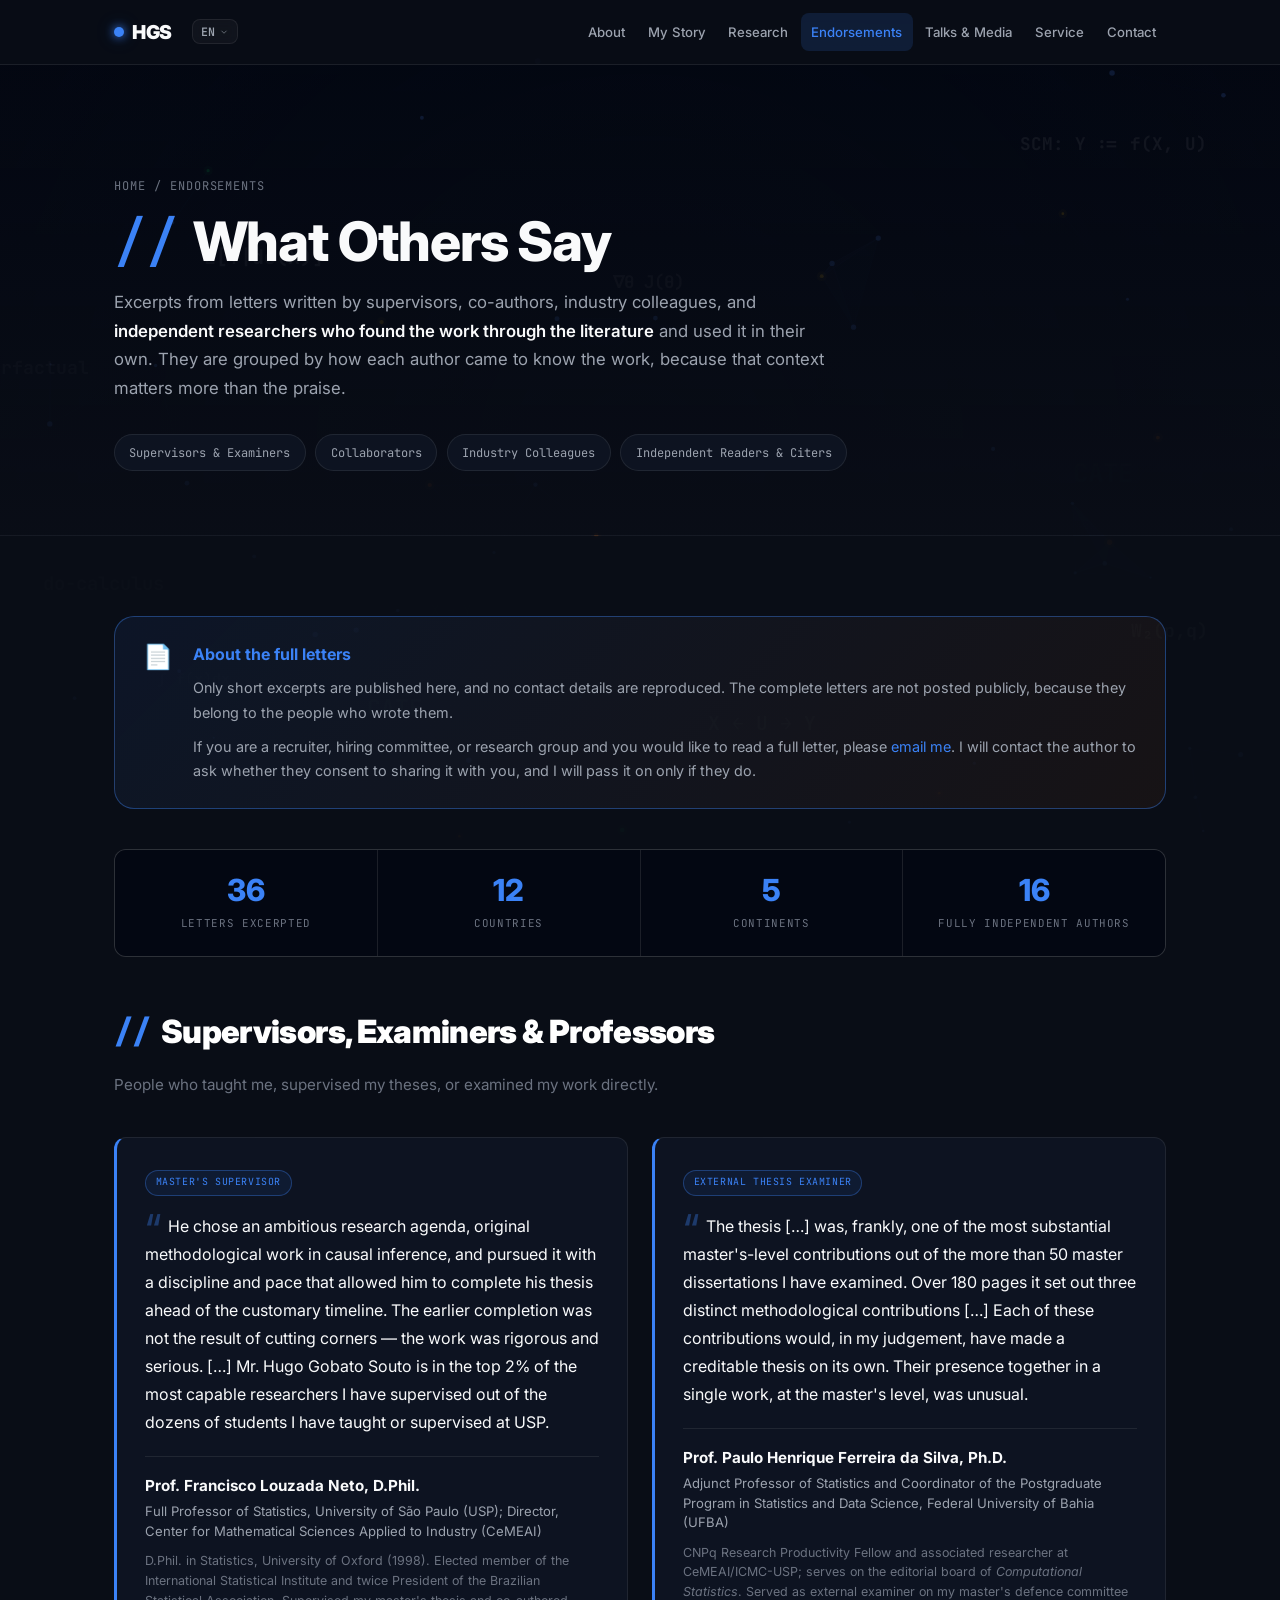
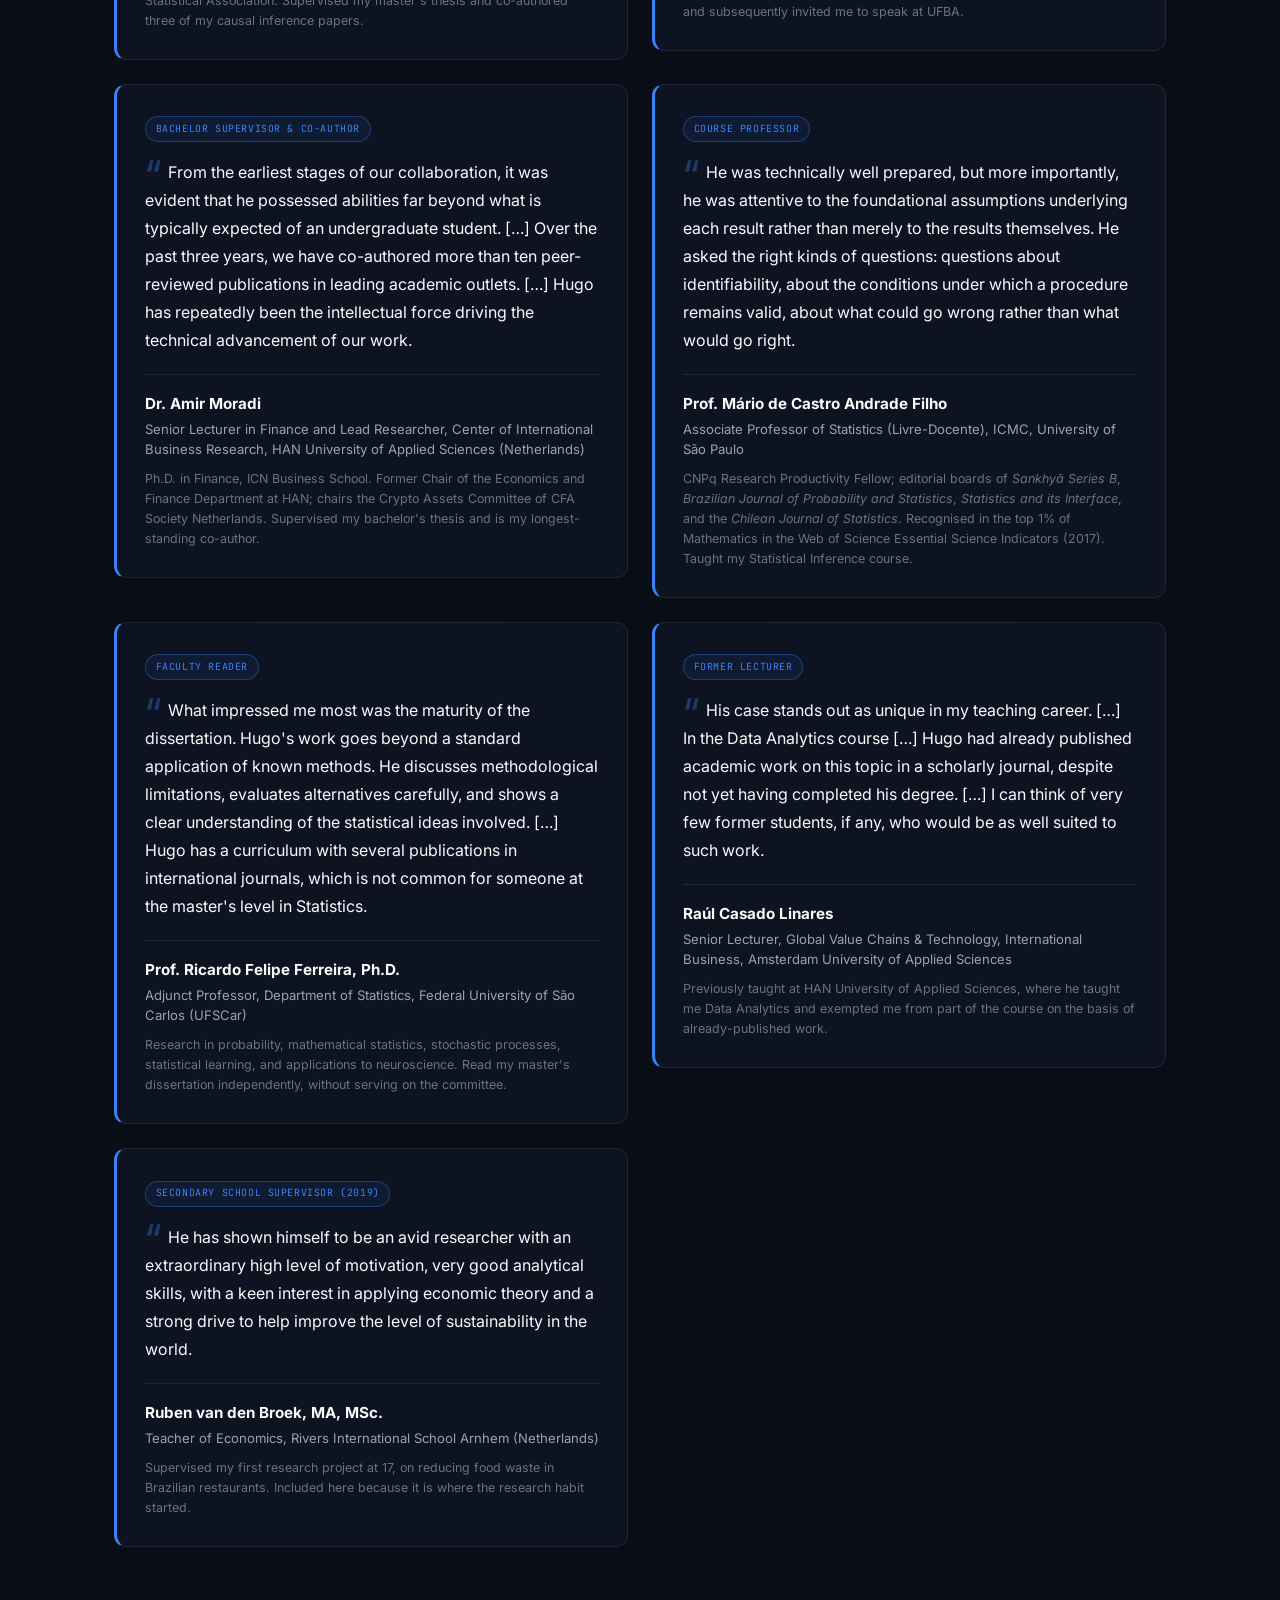
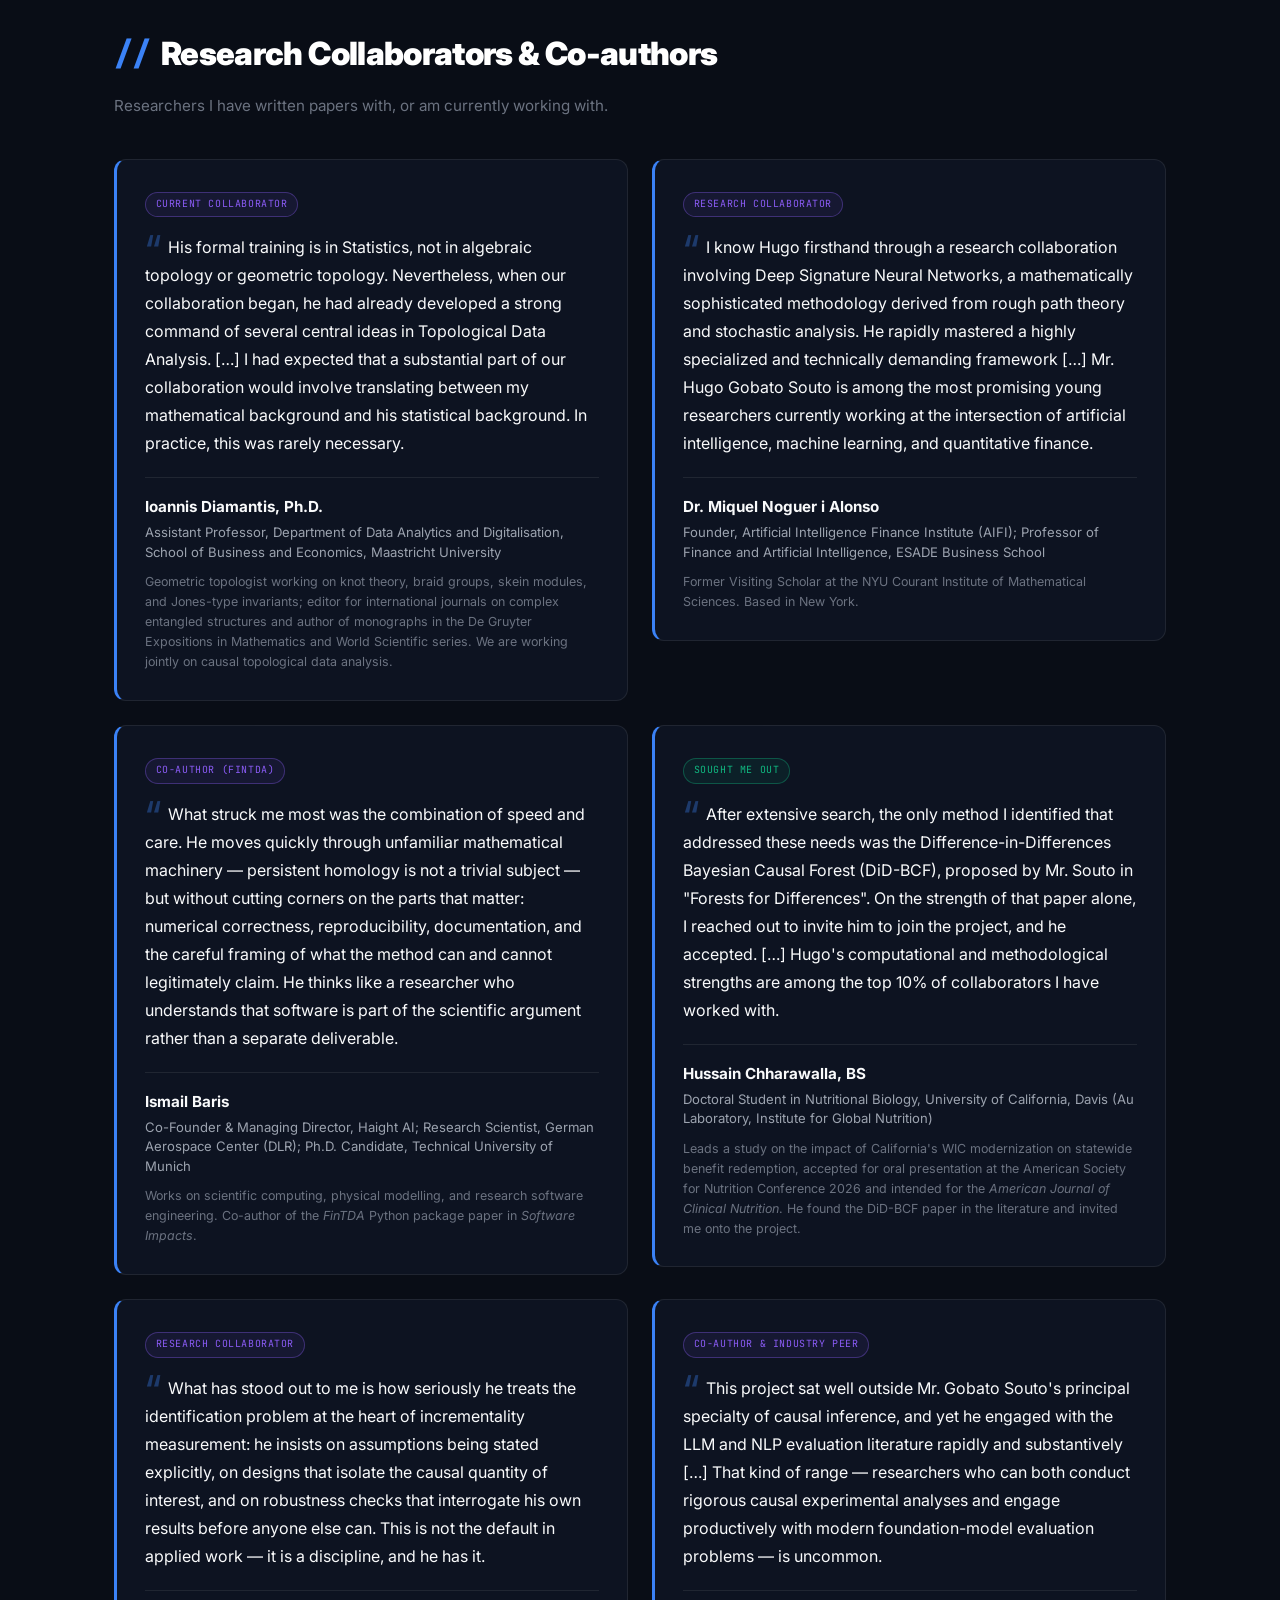
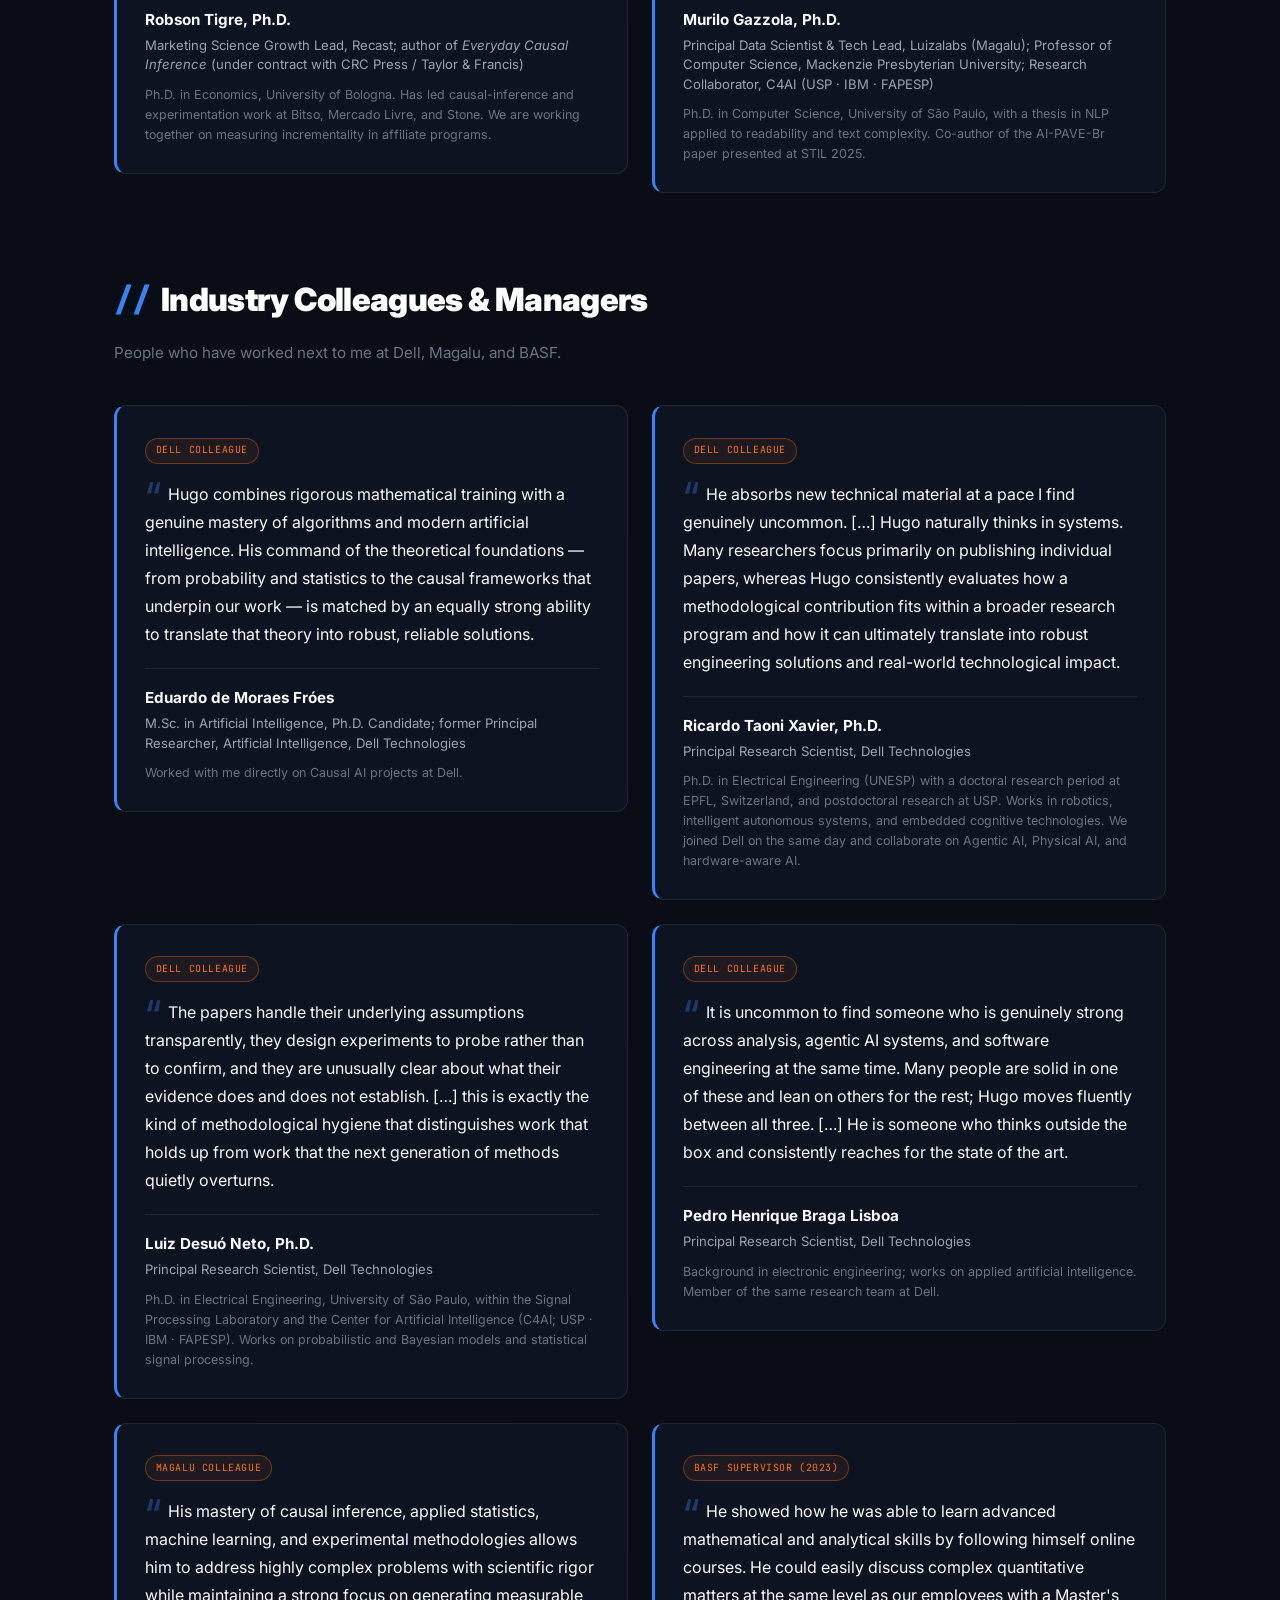
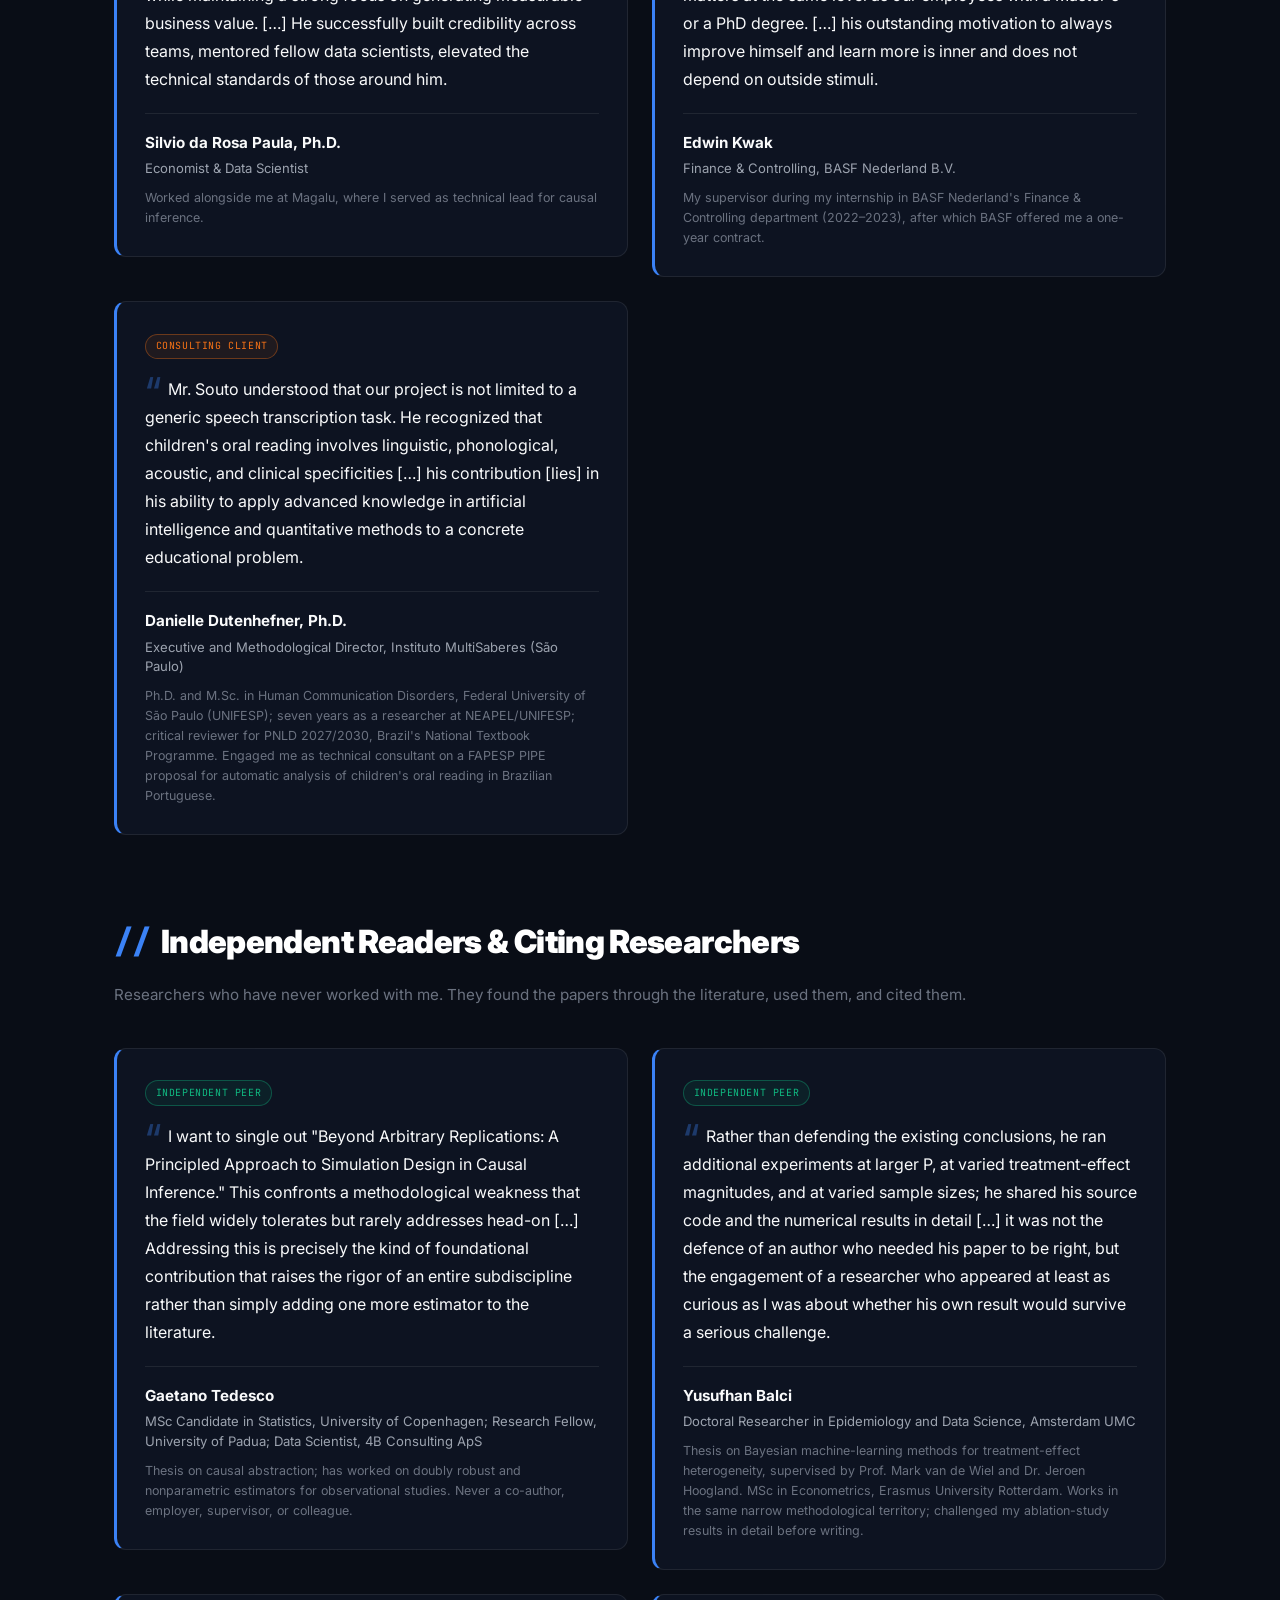
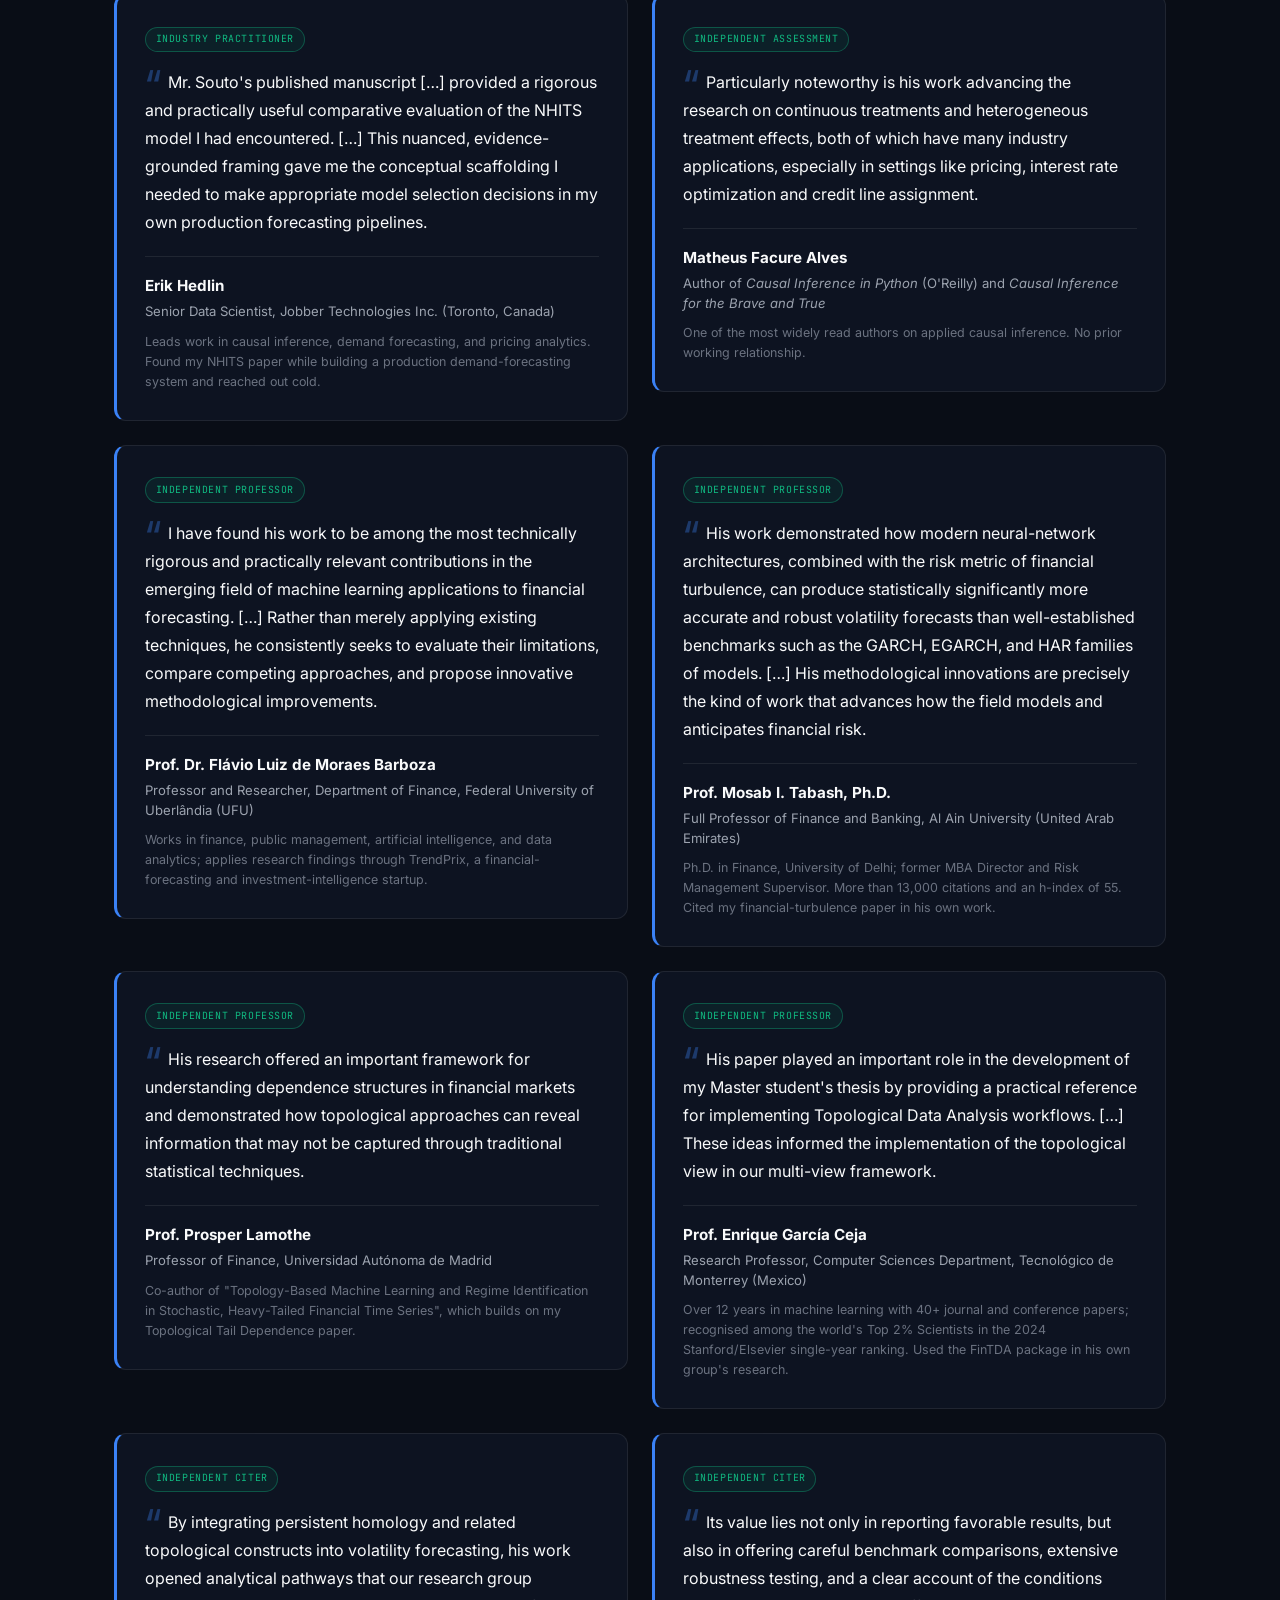
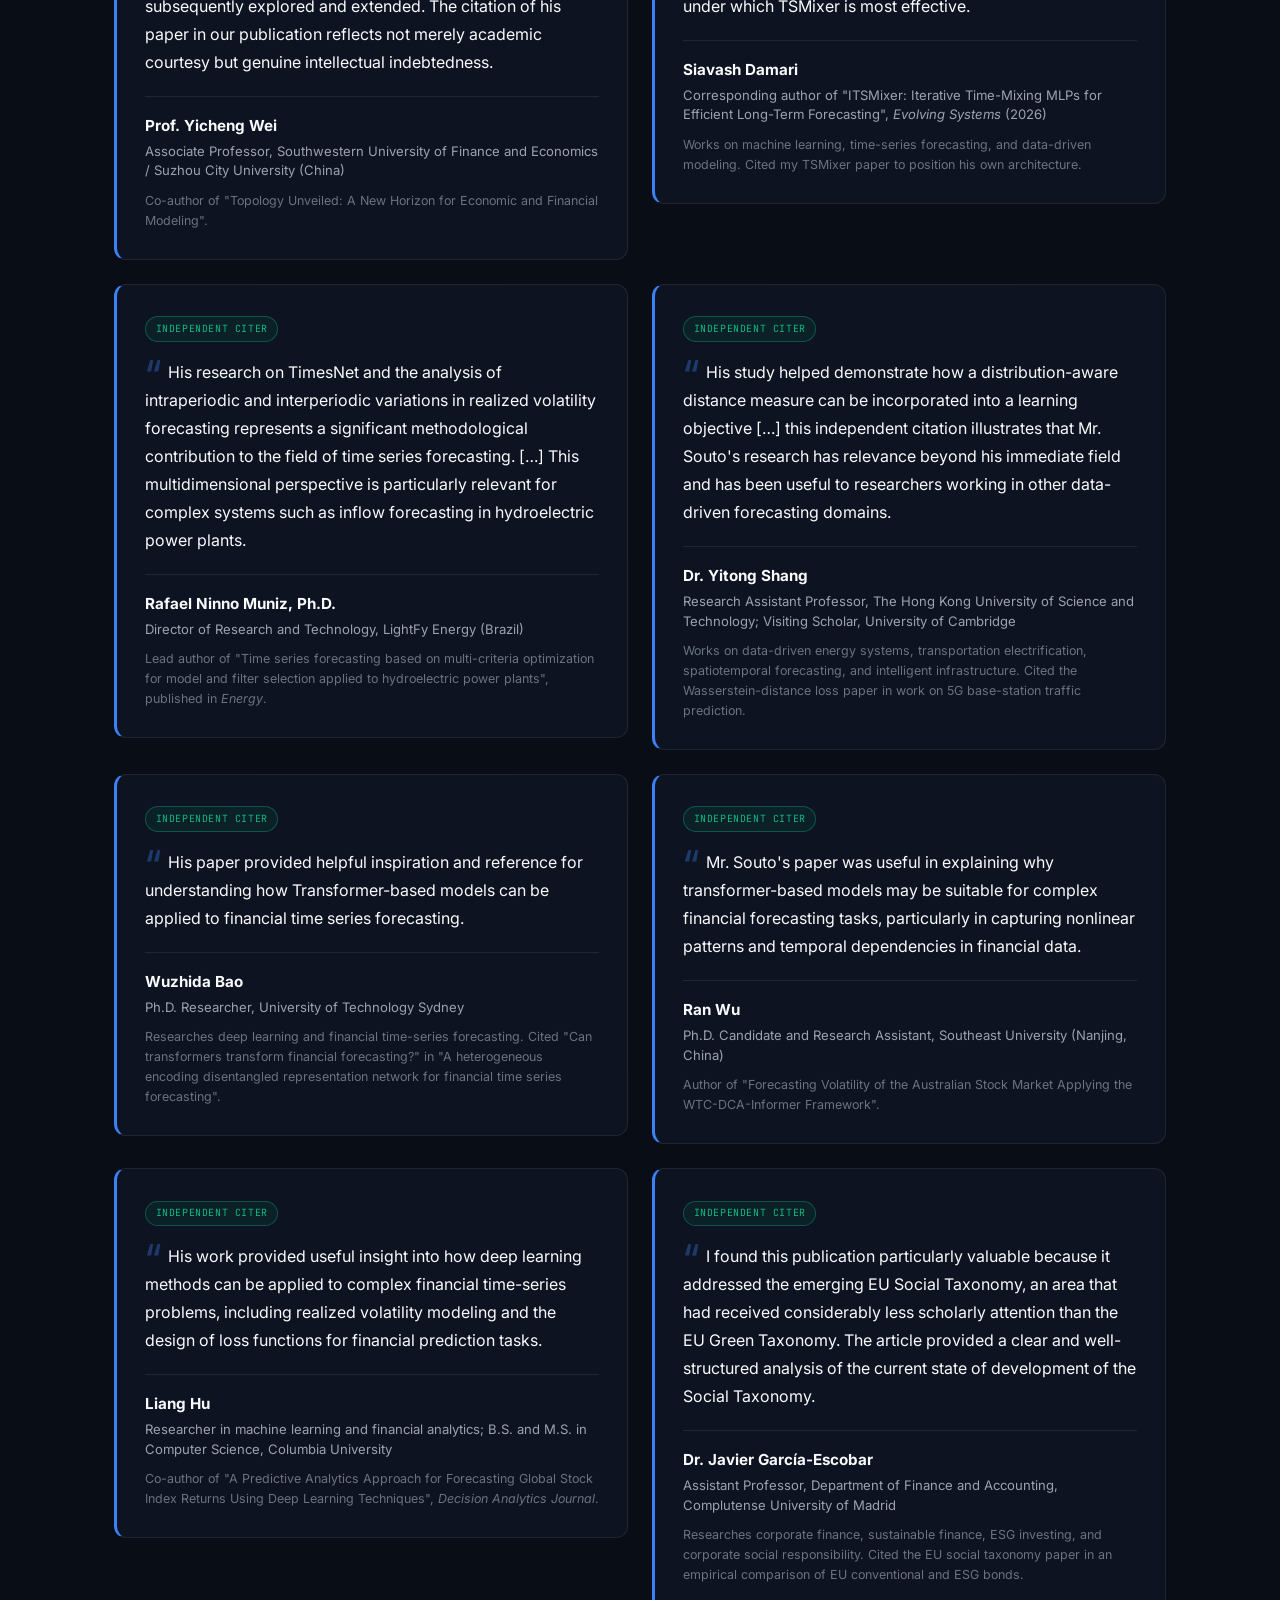
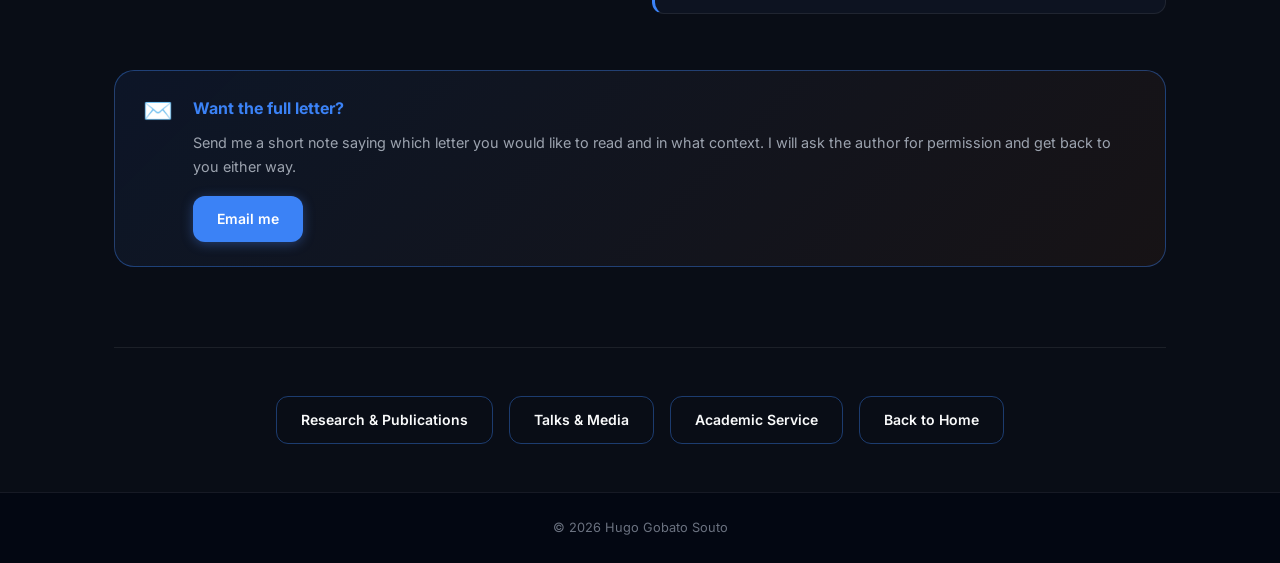
==== endorsements.html @ e33c4123 "Adding stuff" ====
<!DOCTYPE html>
<html lang="en">
<head>
    <meta charset="UTF-8">
    <meta name="viewport" content="width=device-width, initial-scale=1.0">
    <title>Endorsements | Hugo Gobato Souto</title>
    <meta name="description" content="What supervisors, collaborators, industry colleagues, and independent researchers say about the research of Hugo Gobato Souto.">
    <link rel="preconnect" href="https://fonts.googleapis.com">
    <link rel="preconnect" href="https://fonts.gstatic.com" crossorigin>
    <link href="https://fonts.googleapis.com/css2?family=Inter:wght@300;400;500;600;700;800;900&family=JetBrains+Mono:wght@400;500&display=swap" rel="stylesheet">
    <link rel="stylesheet" href="assets/css/style.css?v=1.1.0">
    <link rel="stylesheet" href="assets/css/pages.css?v=1.1.0">
</head>
<body>
    <canvas id="topology-canvas"></canvas>

    <!-- Navigation -->
    <nav class="navbar" id="navbar">
        <div class="nav-container">
            <div class="nav-left">
                <a href="index.html" class="nav-logo"><span class="logo-node"></span>HGS</a>
                <div class="lang-selector">
                    <button class="lang-btn" id="lang-btn" aria-label="Select language">
                        <span class="lang-current">EN</span>
                        <svg width="10" height="10" viewBox="0 0 24 24" fill="none" stroke="currentColor" stroke-width="2" class="lang-caret"><path d="M6 9l6 6 6-6"/></svg>
                    </button>
                    <div class="lang-dropdown" id="lang-dropdown">
                        <button data-lang="en" class="lang-opt active">EN</button>
                        <button data-lang="pt" class="lang-opt">PT</button>
                        <button data-lang="fr" class="lang-opt">FR</button>
                        <button data-lang="nl" class="lang-opt">NL</button>
                        <button data-lang="es" class="lang-opt">ES</button>
                    </div>
                </div>
            </div>
            <button class="nav-toggle" id="nav-toggle" aria-label="Toggle navigation">
                <span></span><span></span><span></span>
            </button>
            <ul class="nav-menu" id="nav-menu">
                <li><a href="index.html#about" class="nav-link" data-i18n="nav_about">About</a></li>
                <li><a href="index.html#story" class="nav-link" data-i18n="nav_story">My Story</a></li>
                <li><a href="research.html" class="nav-link" data-i18n="nav_research">Research</a></li>
                <li><a href="endorsements.html" class="nav-link current" data-i18n="nav_endorsements">Endorsements</a></li>
                <li><a href="talks.html" class="nav-link" data-i18n="nav_talks">Talks &amp; Media</a></li>
                <li><a href="service.html" class="nav-link" data-i18n="nav_service">Service</a></li>
                <li><a href="index.html#contact" class="nav-link" data-i18n="nav_contact">Contact</a></li>
            </ul>
        </div>
    </nav>

    <!-- Page header -->
    <header class="page-header">
        <div class="container">
            <p class="breadcrumb"><a href="index.html" data-i18n="crumb_home">Home</a> / <span data-i18n="nav_endorsements">Endorsements</span></p>
            <h1><span class="title-accent">//</span> <span data-i18n="end_title">What Others Say</span></h1>
            <p class="page-lede" data-i18n="end_lede">
                Excerpts from letters written by supervisors, co-authors, industry colleagues, and
                <strong>independent researchers who found the work through the literature</strong> and used it in their own.
                They are grouped by how each author came to know the work, because that context matters more than the praise.
            </p>
            <div class="page-jump">
                <a href="#supervisors" data-i18n="end_jump_sup">Supervisors &amp; Examiners</a>
                <a href="#collaborators" data-i18n="end_jump_col">Collaborators</a>
                <a href="#industry" data-i18n="end_jump_ind">Industry Colleagues</a>
                <a href="#independent" data-i18n="end_jump_indep">Independent Readers &amp; Citers</a>
            </div>
        </div>
    </header>

    <section class="section">
        <div class="container">

            <!-- Access notice -->
            <div class="notice">
                <div class="notice-icon">📄</div>
                <div>
                    <h3 data-i18n="end_notice_title">About the full letters</h3>
                    <p data-i18n="end_notice_p1">
                        Only short excerpts are published here, and no contact details are reproduced. The complete letters
                        are not posted publicly, because they belong to the people who wrote them.
                    </p>
                    <p data-i18n="end_notice_p2">
                        If you are a recruiter, hiring committee, or research group and you would like to read a full letter,
                        please <a href="mailto:hugogobatosouto@gmail.com?subject=Request%20to%20read%20a%20full%20reference%20letter">email me</a>.
                        I will contact the author to ask whether they consent to sharing it with you, and I will pass it on only if they do.
                    </p>
                </div>
            </div>

            <div class="fact-strip">
                <div class="fact"><span class="fact-number">36</span><span class="fact-label" data-i18n="end_fact_letters">Letters excerpted</span></div>
                <div class="fact"><span class="fact-number">12</span><span class="fact-label" data-i18n="end_fact_countries">Countries</span></div>
                <div class="fact"><span class="fact-number">5</span><span class="fact-label" data-i18n="end_fact_continents">Continents</span></div>
                <div class="fact"><span class="fact-number">16</span><span class="fact-label" data-i18n="end_fact_indep">Fully independent authors</span></div>
            </div>

            <!-- ============ SUPERVISORS & EXAMINERS ============ -->
            <h2 class="section-title" id="supervisors"><span class="title-accent">//</span> <span data-i18n="end_sup_title">Supervisors, Examiners &amp; Professors</span></h2>
            <p class="section-subtitle" data-i18n="end_sup_sub">People who taught me, supervised my theses, or examined my work directly.</p>

            <div class="quote-grid">
                <div class="quote-card">
                    <span class="rel-badge rel-academic" data-i18n="end_badge_supervisor">Master's Supervisor</span>
                    <blockquote>
                        He chose an ambitious research agenda, original methodological work in causal inference, and pursued it
                        with a discipline and pace that allowed him to complete his thesis ahead of the customary timeline. The
                        earlier completion was not the result of cutting corners &mdash; the work was rigorous and serious. […]
                        Mr. Hugo Gobato Souto is in the top 2% of the most capable researchers I have supervised out of the
                        dozens of students I have taught or supervised at USP.
                    </blockquote>
                    <div class="quote-attrib">
                        <span class="quote-name">Prof. Francisco Louzada Neto, D.Phil.</span>
                        <span class="quote-role">Full Professor of Statistics, University of São Paulo (USP); Director, Center for Mathematical Sciences Applied to Industry (CeMEAI)</span>
                        <p class="quote-bio">D.Phil. in Statistics, University of Oxford (1998). Elected member of the International Statistical Institute and twice President of the Brazilian Statistical Association. Supervised my master's thesis and co-authored three of my causal inference papers.</p>
                    </div>
                </div>

                <div class="quote-card">
                    <span class="rel-badge rel-academic" data-i18n="end_badge_examiner">External Thesis Examiner</span>
                    <blockquote>
                        The thesis […] was, frankly, one of the most substantial master's-level contributions out of the more
                        than 50 master dissertations I have examined. Over 180 pages it set out three distinct methodological
                        contributions […] Each of these contributions would, in my judgement, have made a creditable thesis on
                        its own. Their presence together in a single work, at the master's level, was unusual.
                    </blockquote>
                    <div class="quote-attrib">
                        <span class="quote-name">Prof. Paulo Henrique Ferreira da Silva, Ph.D.</span>
                        <span class="quote-role">Adjunct Professor of Statistics and Coordinator of the Postgraduate Program in Statistics and Data Science, Federal University of Bahia (UFBA)</span>
                        <p class="quote-bio">CNPq Research Productivity Fellow and associated researcher at CeMEAI/ICMC-USP; serves on the editorial board of <em>Computational Statistics</em>. Served as external examiner on my master's defence committee and subsequently invited me to speak at UFBA.</p>
                    </div>
                </div>

                <div class="quote-card">
                    <span class="rel-badge rel-academic" data-i18n="end_badge_bsupervisor">Bachelor Supervisor &amp; Co-author</span>
                    <blockquote>
                        From the earliest stages of our collaboration, it was evident that he possessed abilities far beyond what
                        is typically expected of an undergraduate student. […] Over the past three years, we have co-authored more
                        than ten peer-reviewed publications in leading academic outlets. […] Hugo has repeatedly been the
                        intellectual force driving the technical advancement of our work.
                    </blockquote>
                    <div class="quote-attrib">
                        <span class="quote-name">Dr. Amir Moradi</span>
                        <span class="quote-role">Senior Lecturer in Finance and Lead Researcher, Center of International Business Research, HAN University of Applied Sciences (Netherlands)</span>
                        <p class="quote-bio">Ph.D. in Finance, ICN Business School. Former Chair of the Economics and Finance Department at HAN; chairs the Crypto Assets Committee of CFA Society Netherlands. Supervised my bachelor's thesis and is my longest-standing co-author.</p>
                    </div>
                </div>

                <div class="quote-card">
                    <span class="rel-badge rel-academic" data-i18n="end_badge_professor">Course Professor</span>
                    <blockquote>
                        He was technically well prepared, but more importantly, he was attentive to the foundational assumptions
                        underlying each result rather than merely to the results themselves. He asked the right kinds of questions:
                        questions about identifiability, about the conditions under which a procedure remains valid, about what
                        could go wrong rather than what would go right.
                    </blockquote>
                    <div class="quote-attrib">
                        <span class="quote-name">Prof. Mário de Castro Andrade Filho</span>
                        <span class="quote-role">Associate Professor of Statistics (Livre-Docente), ICMC, University of São Paulo</span>
                        <p class="quote-bio">CNPq Research Productivity Fellow; editorial boards of <em>Sankhyā Series B</em>, <em>Brazilian Journal of Probability and Statistics</em>, <em>Statistics and its Interface</em>, and the <em>Chilean Journal of Statistics</em>. Recognised in the top 1% of Mathematics in the Web of Science Essential Science Indicators (2017). Taught my Statistical Inference course.</p>
                    </div>
                </div>

                <div class="quote-card">
                    <span class="rel-badge rel-academic" data-i18n="end_badge_reader">Faculty Reader</span>
                    <blockquote>
                        What impressed me most was the maturity of the dissertation. Hugo's work goes beyond a standard
                        application of known methods. He discusses methodological limitations, evaluates alternatives carefully,
                        and shows a clear understanding of the statistical ideas involved. […] Hugo has a curriculum with several
                        publications in international journals, which is not common for someone at the master's level in Statistics.
                    </blockquote>
                    <div class="quote-attrib">
                        <span class="quote-name">Prof. Ricardo Felipe Ferreira, Ph.D.</span>
                        <span class="quote-role">Adjunct Professor, Department of Statistics, Federal University of São Carlos (UFSCar)</span>
                        <p class="quote-bio">Research in probability, mathematical statistics, stochastic processes, statistical learning, and applications to neuroscience. Read my master's dissertation independently, without serving on the committee.</p>
                    </div>
                </div>

                <div class="quote-card">
                    <span class="rel-badge rel-academic" data-i18n="end_badge_lecturer">Former Lecturer</span>
                    <blockquote>
                        His case stands out as unique in my teaching career. […] In the Data Analytics course […] Hugo had already
                        published academic work on this topic in a scholarly journal, despite not yet having completed his degree.
                        […] I can think of very few former students, if any, who would be as well suited to such work.
                    </blockquote>
                    <div class="quote-attrib">
                        <span class="quote-name">Raúl Casado Linares</span>
                        <span class="quote-role">Senior Lecturer, Global Value Chains &amp; Technology, International Business, Amsterdam University of Applied Sciences</span>
                        <p class="quote-bio">Previously taught at HAN University of Applied Sciences, where he taught me Data Analytics and exempted me from part of the course on the basis of already-published work.</p>
                    </div>
                </div>

                <div class="quote-card">
                    <span class="rel-badge rel-academic" data-i18n="end_badge_school">Secondary School Supervisor (2019)</span>
                    <blockquote>
                        He has shown himself to be an avid researcher with an extraordinary high level of motivation, very good
                        analytical skills, with a keen interest in applying economic theory and a strong drive to help improve
                        the level of sustainability in the world.
                    </blockquote>
                    <div class="quote-attrib">
                        <span class="quote-name">Ruben van den Broek, MA, MSc.</span>
                        <span class="quote-role">Teacher of Economics, Rivers International School Arnhem (Netherlands)</span>
                        <p class="quote-bio">Supervised my first research project at 17, on reducing food waste in Brazilian restaurants. Included here because it is where the research habit started.</p>
                    </div>
                </div>
            </div>

            <!-- ============ COLLABORATORS ============ -->
            <h2 class="section-title" id="collaborators" style="margin-top: 5rem;"><span class="title-accent">//</span> <span data-i18n="end_col_title">Research Collaborators &amp; Co-authors</span></h2>
            <p class="section-subtitle" data-i18n="end_col_sub">Researchers I have written papers with, or am currently working with.</p>

            <div class="quote-grid">
                <div class="quote-card">
                    <span class="rel-badge rel-collab" data-i18n="end_badge_current">Current Collaborator</span>
                    <blockquote>
                        His formal training is in Statistics, not in algebraic topology or geometric topology. Nevertheless, when
                        our collaboration began, he had already developed a strong command of several central ideas in Topological
                        Data Analysis. […] I had expected that a substantial part of our collaboration would involve translating
                        between my mathematical background and his statistical background. In practice, this was rarely necessary.
                    </blockquote>
                    <div class="quote-attrib">
                        <span class="quote-name">Ioannis Diamantis, Ph.D.</span>
                        <span class="quote-role">Assistant Professor, Department of Data Analytics and Digitalisation, School of Business and Economics, Maastricht University</span>
                        <p class="quote-bio">Geometric topologist working on knot theory, braid groups, skein modules, and Jones-type invariants; editor for international journals on complex entangled structures and author of monographs in the De Gruyter Expositions in Mathematics and World Scientific series. We are working jointly on causal topological data analysis.</p>
                    </div>
                </div>

                <div class="quote-card">
                    <span class="rel-badge rel-collab" data-i18n="end_badge_collab">Research Collaborator</span>
                    <blockquote>
                        I know Hugo firsthand through a research collaboration involving Deep Signature Neural Networks, a
                        mathematically sophisticated methodology derived from rough path theory and stochastic analysis. He rapidly
                        mastered a highly specialized and technically demanding framework […] Mr. Hugo Gobato Souto is among the
                        most promising young researchers currently working at the intersection of artificial intelligence, machine
                        learning, and quantitative finance.
                    </blockquote>
                    <div class="quote-attrib">
                        <span class="quote-name">Dr. Miquel Noguer i Alonso</span>
                        <span class="quote-role">Founder, Artificial Intelligence Finance Institute (AIFI); Professor of Finance and Artificial Intelligence, ESADE Business School</span>
                        <p class="quote-bio">Former Visiting Scholar at the NYU Courant Institute of Mathematical Sciences. Based in New York.</p>
                    </div>
                </div>

                <div class="quote-card">
                    <span class="rel-badge rel-collab" data-i18n="end_badge_coauthor">Co-author (FinTDA)</span>
                    <blockquote>
                        What struck me most was the combination of speed and care. He moves quickly through unfamiliar mathematical
                        machinery &mdash; persistent homology is not a trivial subject &mdash; but without cutting corners on the
                        parts that matter: numerical correctness, reproducibility, documentation, and the careful framing of what
                        the method can and cannot legitimately claim. He thinks like a researcher who understands that software is
                        part of the scientific argument rather than a separate deliverable.
                    </blockquote>
                    <div class="quote-attrib">
                        <span class="quote-name">Ismail Baris</span>
                        <span class="quote-role">Co-Founder &amp; Managing Director, Haight AI; Research Scientist, German Aerospace Center (DLR); Ph.D. Candidate, Technical University of Munich</span>
                        <p class="quote-bio">Works on scientific computing, physical modelling, and research software engineering. Co-author of the <em>FinTDA</em> Python package paper in <em>Software Impacts</em>.</p>
                    </div>
                </div>

                <div class="quote-card">
                    <span class="rel-badge rel-independent" data-i18n="end_badge_soughtout">Sought Me Out</span>
                    <blockquote>
                        After extensive search, the only method I identified that addressed these needs was the
                        Difference-in-Differences Bayesian Causal Forest (DiD-BCF), proposed by Mr. Souto in "Forests for
                        Differences". On the strength of that paper alone, I reached out to invite him to join the project, and he
                        accepted. […] Hugo's computational and methodological strengths are among the top 10% of collaborators I
                        have worked with.
                    </blockquote>
                    <div class="quote-attrib">
                        <span class="quote-name">Hussain Chharawalla, BS</span>
                        <span class="quote-role">Doctoral Student in Nutritional Biology, University of California, Davis (Au Laboratory, Institute for Global Nutrition)</span>
                        <p class="quote-bio">Leads a study on the impact of California's WIC modernization on statewide benefit redemption, accepted for oral presentation at the American Society for Nutrition Conference 2026 and intended for the <em>American Journal of Clinical Nutrition</em>. He found the DiD-BCF paper in the literature and invited me onto the project.</p>
                    </div>
                </div>

                <div class="quote-card">
                    <span class="rel-badge rel-collab" data-i18n="end_badge_collab">Research Collaborator</span>
                    <blockquote>
                        What has stood out to me is how seriously he treats the identification problem at the heart of
                        incrementality measurement: he insists on assumptions being stated explicitly, on designs that isolate the
                        causal quantity of interest, and on robustness checks that interrogate his own results before anyone else
                        can. This is not the default in applied work &mdash; it is a discipline, and he has it.
                    </blockquote>
                    <div class="quote-attrib">
                        <span class="quote-name">Robson Tigre, Ph.D.</span>
                        <span class="quote-role">Marketing Science Growth Lead, Recast; author of <em>Everyday Causal Inference</em> (under contract with CRC Press / Taylor &amp; Francis)</span>
                        <p class="quote-bio">Ph.D. in Economics, University of Bologna. Has led causal-inference and experimentation work at Bitso, Mercado Livre, and Stone. We are working together on measuring incrementality in affiliate programs.</p>
                    </div>
                </div>

                <div class="quote-card">
                    <span class="rel-badge rel-collab" data-i18n="end_badge_coauthor_ind">Co-author &amp; Industry Peer</span>
                    <blockquote>
                        This project sat well outside Mr. Gobato Souto's principal specialty of causal inference, and yet he engaged
                        with the LLM and NLP evaluation literature rapidly and substantively […] That kind of range &mdash;
                        researchers who can both conduct rigorous causal experimental analyses and engage productively with modern
                        foundation-model evaluation problems &mdash; is uncommon.
                    </blockquote>
                    <div class="quote-attrib">
                        <span class="quote-name">Murilo Gazzola, Ph.D.</span>
                        <span class="quote-role">Principal Data Scientist &amp; Tech Lead, Luizalabs (Magalu); Professor of Computer Science, Mackenzie Presbyterian University; Research Collaborator, C4AI (USP · IBM · FAPESP)</span>
                        <p class="quote-bio">Ph.D. in Computer Science, University of São Paulo, with a thesis in NLP applied to readability and text complexity. Co-author of the AI-PAVE-Br paper presented at STIL 2025.</p>
                    </div>
                </div>
            </div>

            <!-- ============ INDUSTRY ============ -->
            <h2 class="section-title" id="industry" style="margin-top: 5rem;"><span class="title-accent">//</span> <span data-i18n="end_ind_title">Industry Colleagues &amp; Managers</span></h2>
            <p class="section-subtitle" data-i18n="end_ind_sub">People who have worked next to me at Dell, Magalu, and BASF.</p>

            <div class="quote-grid">
                <div class="quote-card">
                    <span class="rel-badge rel-industry" data-i18n="end_badge_dell">Dell Colleague</span>
                    <blockquote>
                        Hugo combines rigorous mathematical training with a genuine mastery of algorithms and modern artificial
                        intelligence. His command of the theoretical foundations &mdash; from probability and statistics to the
                        causal frameworks that underpin our work &mdash; is matched by an equally strong ability to translate that
                        theory into robust, reliable solutions.
                    </blockquote>
                    <div class="quote-attrib">
                        <span class="quote-name">Eduardo de Moraes Fróes</span>
                        <span class="quote-role">M.Sc. in Artificial Intelligence, Ph.D. Candidate; former Principal Researcher, Artificial Intelligence, Dell Technologies</span>
                        <p class="quote-bio">Worked with me directly on Causal AI projects at Dell.</p>
                    </div>
                </div>

                <div class="quote-card">
                    <span class="rel-badge rel-industry" data-i18n="end_badge_dell">Dell Colleague</span>
                    <blockquote>
                        He absorbs new technical material at a pace I find genuinely uncommon. […] Hugo naturally thinks in systems.
                        Many researchers focus primarily on publishing individual papers, whereas Hugo consistently evaluates how a
                        methodological contribution fits within a broader research program and how it can ultimately translate into
                        robust engineering solutions and real-world technological impact.
                    </blockquote>
                    <div class="quote-attrib">
                        <span class="quote-name">Ricardo Taoni Xavier, Ph.D.</span>
                        <span class="quote-role">Principal Research Scientist, Dell Technologies</span>
                        <p class="quote-bio">Ph.D. in Electrical Engineering (UNESP) with a doctoral research period at EPFL, Switzerland, and postdoctoral research at USP. Works in robotics, intelligent autonomous systems, and embedded cognitive technologies. We joined Dell on the same day and collaborate on Agentic AI, Physical AI, and hardware-aware AI.</p>
                    </div>
                </div>

                <div class="quote-card">
                    <span class="rel-badge rel-industry" data-i18n="end_badge_dell">Dell Colleague</span>
                    <blockquote>
                        The papers handle their underlying assumptions transparently, they design experiments to probe rather than
                        to confirm, and they are unusually clear about what their evidence does and does not establish. […] this is
                        exactly the kind of methodological hygiene that distinguishes work that holds up from work that the next
                        generation of methods quietly overturns.
                    </blockquote>
                    <div class="quote-attrib">
                        <span class="quote-name">Luiz Desuó Neto, Ph.D.</span>
                        <span class="quote-role">Principal Research Scientist, Dell Technologies</span>
                        <p class="quote-bio">Ph.D. in Electrical Engineering, University of São Paulo, within the Signal Processing Laboratory and the Center for Artificial Intelligence (C4AI; USP · IBM · FAPESP). Works on probabilistic and Bayesian models and statistical signal processing.</p>
                    </div>
                </div>

                <div class="quote-card">
                    <span class="rel-badge rel-industry" data-i18n="end_badge_dell">Dell Colleague</span>
                    <blockquote>
                        It is uncommon to find someone who is genuinely strong across analysis, agentic AI systems, and software
                        engineering at the same time. Many people are solid in one of these and lean on others for the rest; Hugo
                        moves fluently between all three. […] He is someone who thinks outside the box and consistently reaches for
                        the state of the art.
                    </blockquote>
                    <div class="quote-attrib">
                        <span class="quote-name">Pedro Henrique Braga Lisboa</span>
                        <span class="quote-role">Principal Research Scientist, Dell Technologies</span>
                        <p class="quote-bio">Background in electronic engineering; works on applied artificial intelligence. Member of the same research team at Dell.</p>
                    </div>
                </div>

                <div class="quote-card">
                    <span class="rel-badge rel-industry" data-i18n="end_badge_magalu">Magalu Colleague</span>
                    <blockquote>
                        His mastery of causal inference, applied statistics, machine learning, and experimental methodologies allows
                        him to address highly complex problems with scientific rigor while maintaining a strong focus on generating
                        measurable business value. […] He successfully built credibility across teams, mentored fellow data
                        scientists, elevated the technical standards of those around him.
                    </blockquote>
                    <div class="quote-attrib">
                        <span class="quote-name">Silvio da Rosa Paula, Ph.D.</span>
                        <span class="quote-role">Economist &amp; Data Scientist</span>
                        <p class="quote-bio">Worked alongside me at Magalu, where I served as technical lead for causal inference.</p>
                    </div>
                </div>

                <div class="quote-card">
                    <span class="rel-badge rel-industry" data-i18n="end_badge_basf">BASF Supervisor (2023)</span>
                    <blockquote>
                        He showed how he was able to learn advanced mathematical and analytical skills by following himself online
                        courses. He could easily discuss complex quantitative matters at the same level as our employees with a
                        Master's or a PhD degree. […] his outstanding motivation to always improve himself and learn more is inner
                        and does not depend on outside stimuli.
                    </blockquote>
                    <div class="quote-attrib">
                        <span class="quote-name">Edwin Kwak</span>
                        <span class="quote-role">Finance &amp; Controlling, BASF Nederland B.V.</span>
                        <p class="quote-bio">My supervisor during my internship in BASF Nederland's Finance &amp; Controlling department (2022&ndash;2023), after which BASF offered me a one-year contract.</p>
                    </div>
                </div>

                <div class="quote-card">
                    <span class="rel-badge rel-industry" data-i18n="end_badge_client">Consulting Client</span>
                    <blockquote>
                        Mr. Souto understood that our project is not limited to a generic speech transcription task. He recognized
                        that children's oral reading involves linguistic, phonological, acoustic, and clinical specificities […] his
                        contribution [lies] in his ability to apply advanced knowledge in artificial intelligence and quantitative
                        methods to a concrete educational problem.
                    </blockquote>
                    <div class="quote-attrib">
                        <span class="quote-name">Danielle Dutenhefner, Ph.D.</span>
                        <span class="quote-role">Executive and Methodological Director, Instituto MultiSaberes (São Paulo)</span>
                        <p class="quote-bio">Ph.D. and M.Sc. in Human Communication Disorders, Federal University of São Paulo (UNIFESP); seven years as a researcher at NEAPEL/UNIFESP; critical reviewer for PNLD 2027/2030, Brazil's National Textbook Programme. Engaged me as technical consultant on a FAPESP PIPE proposal for automatic analysis of children's oral reading in Brazilian Portuguese.</p>
                    </div>
                </div>
            </div>

            <!-- ============ INDEPENDENT ============ -->
            <h2 class="section-title" id="independent" style="margin-top: 5rem;"><span class="title-accent">//</span> <span data-i18n="end_indep_title">Independent Readers &amp; Citing Researchers</span></h2>
            <p class="section-subtitle" data-i18n="end_indep_sub">Researchers who have never worked with me. They found the papers through the literature, used them, and cited them.</p>

            <div class="quote-grid">
                <div class="quote-card">
                    <span class="rel-badge rel-independent" data-i18n="end_badge_indep">Independent Peer</span>
                    <blockquote>
                        I want to single out "Beyond Arbitrary Replications: A Principled Approach to Simulation Design in Causal
                        Inference." This confronts a methodological weakness that the field widely tolerates but rarely addresses
                        head-on […] Addressing this is precisely the kind of foundational contribution that raises the rigor of an
                        entire subdiscipline rather than simply adding one more estimator to the literature.
                    </blockquote>
                    <div class="quote-attrib">
                        <span class="quote-name">Gaetano Tedesco</span>
                        <span class="quote-role">MSc Candidate in Statistics, University of Copenhagen; Research Fellow, University of Padua; Data Scientist, 4B Consulting ApS</span>
                        <p class="quote-bio">Thesis on causal abstraction; has worked on doubly robust and nonparametric estimators for observational studies. Never a co-author, employer, supervisor, or colleague.</p>
                    </div>
                </div>

                <div class="quote-card">
                    <span class="rel-badge rel-independent" data-i18n="end_badge_indep">Independent Peer</span>
                    <blockquote>
                        Rather than defending the existing conclusions, he ran additional experiments at larger P, at varied
                        treatment-effect magnitudes, and at varied sample sizes; he shared his source code and the numerical results
                        in detail […] it was not the defence of an author who needed his paper to be right, but the engagement of a
                        researcher who appeared at least as curious as I was about whether his own result would survive a serious
                        challenge.
                    </blockquote>
                    <div class="quote-attrib">
                        <span class="quote-name">Yusufhan Balci</span>
                        <span class="quote-role">Doctoral Researcher in Epidemiology and Data Science, Amsterdam UMC</span>
                        <p class="quote-bio">Thesis on Bayesian machine-learning methods for treatment-effect heterogeneity, supervised by Prof. Mark van de Wiel and Dr. Jeroen Hoogland. MSc in Econometrics, Erasmus University Rotterdam. Works in the same narrow methodological territory; challenged my ablation-study results in detail before writing.</p>
                    </div>
                </div>

                <div class="quote-card">
                    <span class="rel-badge rel-independent" data-i18n="end_badge_practitioner">Industry Practitioner</span>
                    <blockquote>
                        Mr. Souto's published manuscript […] provided a rigorous and practically useful comparative evaluation of
                        the NHITS model I had encountered. […] This nuanced, evidence-grounded framing gave me the conceptual
                        scaffolding I needed to make appropriate model selection decisions in my own production forecasting
                        pipelines.
                    </blockquote>
                    <div class="quote-attrib">
                        <span class="quote-name">Erik Hedlin</span>
                        <span class="quote-role">Senior Data Scientist, Jobber Technologies Inc. (Toronto, Canada)</span>
                        <p class="quote-bio">Leads work in causal inference, demand forecasting, and pricing analytics. Found my NHITS paper while building a production demand-forecasting system and reached out cold.</p>
                    </div>
                </div>

                <div class="quote-card">
                    <span class="rel-badge rel-independent" data-i18n="end_badge_indep">Independent Assessment</span>
                    <blockquote>
                        Particularly noteworthy is his work advancing the research on continuous treatments and heterogeneous
                        treatment effects, both of which have many industry applications, especially in settings like pricing,
                        interest rate optimization and credit line assignment.
                    </blockquote>
                    <div class="quote-attrib">
                        <span class="quote-name">Matheus Facure Alves</span>
                        <span class="quote-role">Author of <em>Causal Inference in Python</em> (O'Reilly) and <em>Causal Inference for the Brave and True</em></span>
                        <p class="quote-bio">One of the most widely read authors on applied causal inference. No prior working relationship.</p>
                    </div>
                </div>

                <div class="quote-card">
                    <span class="rel-badge rel-independent" data-i18n="end_badge_prof">Independent Professor</span>
                    <blockquote>
                        I have found his work to be among the most technically rigorous and practically relevant contributions in
                        the emerging field of machine learning applications to financial forecasting. […] Rather than merely
                        applying existing techniques, he consistently seeks to evaluate their limitations, compare competing
                        approaches, and propose innovative methodological improvements.
                    </blockquote>
                    <div class="quote-attrib">
                        <span class="quote-name">Prof. Dr. Flávio Luiz de Moraes Barboza</span>
                        <span class="quote-role">Professor and Researcher, Department of Finance, Federal University of Uberlândia (UFU)</span>
                        <p class="quote-bio">Works in finance, public management, artificial intelligence, and data analytics; applies research findings through TrendPrix, a financial-forecasting and investment-intelligence startup.</p>
                    </div>
                </div>

                <div class="quote-card">
                    <span class="rel-badge rel-independent" data-i18n="end_badge_prof">Independent Professor</span>
                    <blockquote>
                        His work demonstrated how modern neural-network architectures, combined with the risk metric of financial
                        turbulence, can produce statistically significantly more accurate and robust volatility forecasts than
                        well-established benchmarks such as the GARCH, EGARCH, and HAR families of models. […] His methodological
                        innovations are precisely the kind of work that advances how the field models and anticipates financial risk.
                    </blockquote>
                    <div class="quote-attrib">
                        <span class="quote-name">Prof. Mosab I. Tabash, Ph.D.</span>
                        <span class="quote-role">Full Professor of Finance and Banking, Al Ain University (United Arab Emirates)</span>
                        <p class="quote-bio">Ph.D. in Finance, University of Delhi; former MBA Director and Risk Management Supervisor. More than 13,000 citations and an h-index of 55. Cited my financial-turbulence paper in his own work.</p>
                    </div>
                </div>

                <div class="quote-card">
                    <span class="rel-badge rel-independent" data-i18n="end_badge_prof">Independent Professor</span>
                    <blockquote>
                        His research offered an important framework for understanding dependence structures in financial markets and
                        demonstrated how topological approaches can reveal information that may not be captured through traditional
                        statistical techniques.
                    </blockquote>
                    <div class="quote-attrib">
                        <span class="quote-name">Prof. Prosper Lamothe</span>
                        <span class="quote-role">Professor of Finance, Universidad Autónoma de Madrid</span>
                        <p class="quote-bio">Co-author of "Topology-Based Machine Learning and Regime Identification in Stochastic, Heavy-Tailed Financial Time Series", which builds on my Topological Tail Dependence paper.</p>
                    </div>
                </div>

                <div class="quote-card">
                    <span class="rel-badge rel-independent" data-i18n="end_badge_prof">Independent Professor</span>
                    <blockquote>
                        His paper played an important role in the development of my Master student's thesis by providing a practical
                        reference for implementing Topological Data Analysis workflows. […] These ideas informed the implementation
                        of the topological view in our multi-view framework.
                    </blockquote>
                    <div class="quote-attrib">
                        <span class="quote-name">Prof. Enrique García Ceja</span>
                        <span class="quote-role">Research Professor, Computer Sciences Department, Tecnológico de Monterrey (Mexico)</span>
                        <p class="quote-bio">Over 12 years in machine learning with 40+ journal and conference papers; recognised among the world's Top 2% Scientists in the 2024 Stanford/Elsevier single-year ranking. Used the FinTDA package in his own group's research.</p>
                    </div>
                </div>

                <div class="quote-card">
                    <span class="rel-badge rel-independent" data-i18n="end_badge_indep">Independent Citer</span>
                    <blockquote>
                        By integrating persistent homology and related topological constructs into volatility forecasting, his work
                        opened analytical pathways that our research group subsequently explored and extended. The citation of his
                        paper in our publication reflects not merely academic courtesy but genuine intellectual indebtedness.
                    </blockquote>
                    <div class="quote-attrib">
                        <span class="quote-name">Prof. Yicheng Wei</span>
                        <span class="quote-role">Associate Professor, Southwestern University of Finance and Economics / Suzhou City University (China)</span>
                        <p class="quote-bio">Co-author of "Topology Unveiled: A New Horizon for Economic and Financial Modeling".</p>
                    </div>
                </div>

                <div class="quote-card">
                    <span class="rel-badge rel-independent" data-i18n="end_badge_indep">Independent Citer</span>
                    <blockquote>
                        Its value lies not only in reporting favorable results, but also in offering careful benchmark comparisons,
                        extensive robustness testing, and a clear account of the conditions under which TSMixer is most effective.
                    </blockquote>
                    <div class="quote-attrib">
                        <span class="quote-name">Siavash Damari</span>
                        <span class="quote-role">Corresponding author of "ITSMixer: Iterative Time-Mixing MLPs for Efficient Long-Term Forecasting", <em>Evolving Systems</em> (2026)</span>
                        <p class="quote-bio">Works on machine learning, time-series forecasting, and data-driven modeling. Cited my TSMixer paper to position his own architecture.</p>
                    </div>
                </div>

                <div class="quote-card">
                    <span class="rel-badge rel-independent" data-i18n="end_badge_indep">Independent Citer</span>
                    <blockquote>
                        His research on TimesNet and the analysis of intraperiodic and interperiodic variations in realized
                        volatility forecasting represents a significant methodological contribution to the field of time series
                        forecasting. […] This multidimensional perspective is particularly relevant for complex systems such as
                        inflow forecasting in hydroelectric power plants.
                    </blockquote>
                    <div class="quote-attrib">
                        <span class="quote-name">Rafael Ninno Muniz, Ph.D.</span>
                        <span class="quote-role">Director of Research and Technology, LightFy Energy (Brazil)</span>
                        <p class="quote-bio">Lead author of "Time series forecasting based on multi-criteria optimization for model and filter selection applied to hydroelectric power plants", published in <em>Energy</em>.</p>
                    </div>
                </div>

                <div class="quote-card">
                    <span class="rel-badge rel-independent" data-i18n="end_badge_indep">Independent Citer</span>
                    <blockquote>
                        His study helped demonstrate how a distribution-aware distance measure can be incorporated into a learning
                        objective […] this independent citation illustrates that Mr. Souto's research has relevance beyond his
                        immediate field and has been useful to researchers working in other data-driven forecasting domains.
                    </blockquote>
                    <div class="quote-attrib">
                        <span class="quote-name">Dr. Yitong Shang</span>
                        <span class="quote-role">Research Assistant Professor, The Hong Kong University of Science and Technology; Visiting Scholar, University of Cambridge</span>
                        <p class="quote-bio">Works on data-driven energy systems, transportation electrification, spatiotemporal forecasting, and intelligent infrastructure. Cited the Wasserstein-distance loss paper in work on 5G base-station traffic prediction.</p>
                    </div>
                </div>

                <div class="quote-card">
                    <span class="rel-badge rel-independent" data-i18n="end_badge_indep">Independent Citer</span>
                    <blockquote>
                        His paper provided helpful inspiration and reference for understanding how Transformer-based models can be
                        applied to financial time series forecasting.
                    </blockquote>
                    <div class="quote-attrib">
                        <span class="quote-name">Wuzhida Bao</span>
                        <span class="quote-role">Ph.D. Researcher, University of Technology Sydney</span>
                        <p class="quote-bio">Researches deep learning and financial time-series forecasting. Cited "Can transformers transform financial forecasting?" in "A heterogeneous encoding disentangled representation network for financial time series forecasting".</p>
                    </div>
                </div>

                <div class="quote-card">
                    <span class="rel-badge rel-independent" data-i18n="end_badge_indep">Independent Citer</span>
                    <blockquote>
                        Mr. Souto's paper was useful in explaining why transformer-based models may be suitable for complex financial
                        forecasting tasks, particularly in capturing nonlinear patterns and temporal dependencies in financial data.
                    </blockquote>
                    <div class="quote-attrib">
                        <span class="quote-name">Ran Wu</span>
                        <span class="quote-role">Ph.D. Candidate and Research Assistant, Southeast University (Nanjing, China)</span>
                        <p class="quote-bio">Author of "Forecasting Volatility of the Australian Stock Market Applying the WTC-DCA-Informer Framework".</p>
                    </div>
                </div>

                <div class="quote-card">
                    <span class="rel-badge rel-independent" data-i18n="end_badge_indep">Independent Citer</span>
                    <blockquote>
                        His work provided useful insight into how deep learning methods can be applied to complex financial
                        time-series problems, including realized volatility modeling and the design of loss functions for financial
                        prediction tasks.
                    </blockquote>
                    <div class="quote-attrib">
                        <span class="quote-name">Liang Hu</span>
                        <span class="quote-role">Researcher in machine learning and financial analytics; B.S. and M.S. in Computer Science, Columbia University</span>
                        <p class="quote-bio">Co-author of "A Predictive Analytics Approach for Forecasting Global Stock Index Returns Using Deep Learning Techniques", <em>Decision Analytics Journal</em>.</p>
                    </div>
                </div>

                <div class="quote-card">
                    <span class="rel-badge rel-independent" data-i18n="end_badge_indep">Independent Citer</span>
                    <blockquote>
                        I found this publication particularly valuable because it addressed the emerging EU Social Taxonomy, an area
                        that had received considerably less scholarly attention than the EU Green Taxonomy. The article provided a
                        clear and well-structured analysis of the current state of development of the Social Taxonomy.
                    </blockquote>
                    <div class="quote-attrib">
                        <span class="quote-name">Dr. Javier García-Escobar</span>
                        <span class="quote-role">Assistant Professor, Department of Finance and Accounting, Complutense University of Madrid</span>
                        <p class="quote-bio">Researches corporate finance, sustainable finance, ESG investing, and corporate social responsibility. Cited the EU social taxonomy paper in an empirical comparison of EU conventional and ESG bonds.</p>
                    </div>
                </div>
            </div>

            <div class="notice" style="margin-top: 3.5rem; margin-bottom: 0;">
                <div class="notice-icon">✉️</div>
                <div>
                    <h3 data-i18n="end_cta_title">Want the full letter?</h3>
                    <p data-i18n="end_cta_text">
                        Send me a short note saying which letter you would like to read and in what context.
                        I will ask the author for permission and get back to you either way.
                    </p>
                    <p style="margin-top: 1rem;">
                        <a href="mailto:hugogobatosouto@gmail.com?subject=Request%20to%20read%20a%20full%20reference%20letter" class="btn btn-primary" data-i18n="end_cta_btn">Email me</a>
                    </p>
                </div>
            </div>

        </div>
    </section>

    <div class="page-footer-band">
      <div class="container">
        <div class="page-footer-nav">
            <a href="research.html" class="btn btn-outline" data-i18n="pfn_research">Research &amp; Publications</a>
            <a href="talks.html" class="btn btn-outline" data-i18n="pfn_talks">Talks &amp; Media</a>
            <a href="service.html" class="btn btn-outline" data-i18n="pfn_service">Academic Service</a>
            <a href="index.html" class="btn btn-outline" data-i18n="pfn_home">Back to Home</a>
        </div>
      </div>
    </div>

    <footer class="footer">
        <div class="container">
            <p data-i18n="footer_text">&copy; 2025 Hugo Gobato Souto</p>
        </div>
    </footer>

    <div class="lightbox" id="lightbox">
        <button class="lightbox-close" id="lightbox-close" aria-label="Close">&times;</button>
        <img class="lightbox-img" id="lightbox-img" alt="">
        <p class="lightbox-caption" id="lightbox-caption"></p>
    </div>

    <script src="assets/js/translations.js?v=1.1.0"></script>
    <script src="assets/js/main.js?v=1.1.0"></script>
</body>
</html>
---- assets/css/style.css ----
/* ===== CSS Variables ===== */
:root {
    --bg: #030712;
    --bg-alt: #080c18;
    --bg-card: rgba(17, 24, 39, 0.7);
    --bg-card-hover: rgba(31, 41, 55, 0.8);
    --text: #f9fafb;
    --text-secondary: #9ca3af;
    --text-muted: #6b7280;
    --primary: #3b82f6;
    --primary-dark: #2563eb;
    --primary-glow: rgba(59, 130, 246, 0.15);
    --accent-green: #10b981;    /* Brazilian green touch */
    --accent-gold: #f59e0b;     /* Brazilian gold touch */
    --accent-orange: #f97316;   /* Dutch orange touch */
    --accent-purple: #8b5cf6;   /* Agentic AI touch */
    --border: rgba(255, 255, 255, 0.08);
    --border-active: rgba(59, 130, 246, 0.4);
    --font-sans: 'Inter', -apple-system, BlinkMacSystemFont, 'Segoe UI', sans-serif;
    --font-mono: 'JetBrains Mono', 'Fira Code', monospace;
    --shadow: 0 10px 30px -10px rgba(0, 0, 0, 0.5);
    --shadow-glow: 0 0 40px rgba(59, 130, 246, 0.12);
    --radius-sm: 8px;
    --radius-md: 12px;
    --radius-lg: 20px;
    --radius-xl: 32px;
    --transition: 0.4s cubic-bezier(0.4, 0, 0.2, 1);
    --glass: rgba(17, 24, 39, 0.6);
    --glass-border: rgba(255, 255, 255, 0.1);
}

/* ===== Reset ===== */
*, *::before, *::after { margin: 0; padding: 0; box-sizing: border-box; }

html { scroll-behavior: smooth; font-size: 16px; }

body {
    font-family: var(--font-sans);
    color: var(--text);
    background: var(--bg);
    line-height: 1.7;
    -webkit-font-smoothing: antialiased;
    overflow-x: hidden;
}

img { max-width: 100%; height: auto; display: block; }

a { color: var(--primary); text-decoration: none; transition: color var(--transition); }
a:hover { color: #7db0ff; }

::selection { background: var(--primary); color: #fff; }

/* ===== Topology Canvas ===== */
#topology-canvas {
    position: fixed;
    top: 0;
    left: 0;
    width: 100%;
    height: 100%;
    z-index: 1;
    pointer-events: none;
    opacity: 0.7;
    background: radial-gradient(circle at center, transparent 0%, var(--bg) 100%);
}

/* ===== Container ===== */
.container { max-width: 1100px; margin: 0 auto; padding: 0 1.5rem; }

/* ===== Navbar ===== */
.navbar {
    position: fixed;
    top: 0; left: 0; right: 0;
    z-index: 1000;
    background: rgba(10, 14, 23, 0.8);
    backdrop-filter: blur(20px);
    -webkit-backdrop-filter: blur(20px);
    border-bottom: 1px solid var(--border);
    transition: box-shadow var(--transition);
}

.navbar.scrolled { box-shadow: 0 4px 30px rgba(0,0,0,0.4); }

.nav-container {
    max-width: 1100px;
    margin: 0 auto;
    padding: 0 1.5rem;
    display: flex;
    align-items: center;
    justify-content: space-between;
    height: 64px;
}

.nav-logo {
    font-weight: 900;
    font-size: 1.2rem;
    color: var(--text);
    letter-spacing: -0.02em;
    display: flex;
    align-items: center;
    gap: 0.5rem;
}

.logo-node {
    width: 10px; height: 10px;
    border-radius: 50%;
    background: var(--primary);
    box-shadow: 0 0 10px var(--primary), 0 0 20px rgba(79, 140, 255, 0.3);
    animation: pulse-node 2s infinite;
}

@keyframes pulse-node {
    0%, 100% { box-shadow: 0 0 10px var(--primary), 0 0 20px rgba(79, 140, 255, 0.3); }
    50% { box-shadow: 0 0 15px var(--primary), 0 0 35px rgba(79, 140, 255, 0.5); }
}

.nav-logo:hover { color: var(--primary); }

/* ===== Language Selector ===== */
.nav-left {
    display: flex;
    align-items: center;
    gap: 1.25rem;
}

.lang-selector {
    position: relative;
    display: inline-block;
}

.lang-btn {
    background: rgba(255, 255, 255, 0.03);
    border: 1px solid var(--border);
    color: var(--text-secondary);
    padding: 0.25rem 0.5rem;
    border-radius: var(--radius-sm);
    font-family: var(--font-mono);
    font-size: 0.725rem;
    font-weight: 600;
    cursor: pointer;
    display: flex;
    align-items: center;
    gap: 0.25rem;
    transition: all var(--transition);
    backdrop-filter: blur(5px);
    -webkit-backdrop-filter: blur(5px);
}

.lang-btn:hover {
    color: var(--text);
    background: rgba(255, 255, 255, 0.08);
    border-color: var(--border-active);
    box-shadow: 0 0 10px rgba(59, 130, 246, 0.2);
}

.lang-btn.active {
    color: var(--primary);
    border-color: var(--primary);
    background: var(--primary-glow);
}

.lang-caret {
    transition: transform var(--transition);
    opacity: 0.7;
}

.lang-btn.active .lang-caret {
    transform: rotate(180deg);
}

.lang-dropdown {
    position: absolute;
    top: calc(100% + 8px);
    left: 0;
    background: rgba(10, 14, 23, 0.9);
    backdrop-filter: blur(20px);
    -webkit-backdrop-filter: blur(20px);
    border: 1px solid var(--border);
    border-radius: var(--radius-md);
    padding: 0.4rem;
    display: flex;
    flex-direction: column;
    gap: 0.2rem;
    min-width: 90px;
    z-index: 1001;
    opacity: 0;
    pointer-events: none;
    transform: translateY(10px);
    transition: all 0.3s cubic-bezier(0.4, 0, 0.2, 1);
    box-shadow: var(--shadow);
}

.lang-dropdown.active {
    opacity: 1;
    pointer-events: all;
    transform: translateY(0);
    border-color: var(--border-active);
    box-shadow: var(--shadow-glow);
}

.lang-opt {
    background: transparent;
    border: none;
    color: var(--text-secondary);
    font-family: var(--font-mono);
    font-size: 0.725rem;
    font-weight: 500;
    padding: 0.35rem 0.65rem;
    border-radius: var(--radius-sm);
    cursor: pointer;
    text-align: left;
    transition: all var(--transition);
    width: 100%;
}

.lang-opt:hover {
    color: var(--text);
    background: rgba(255, 255, 255, 0.05);
}

.lang-opt.active {
    color: var(--primary);
    background: var(--primary-glow);
    font-weight: 700;
}

.nav-menu { display: flex; list-style: none; gap: 0.125rem; }

.nav-link {
    display: block;
    padding: 0.5rem 0.65rem;
    font-size: 0.825rem;
    font-weight: 500;
    color: var(--text-secondary);
    border-radius: var(--radius-sm);
    transition: all var(--transition);
}

.nav-link:hover, .nav-link.active {
    color: var(--primary);
    background: var(--primary-glow);
}

.nav-toggle {
    display: none;
    flex-direction: column;
    gap: 5px;
    background: none;
    border: none;
    cursor: pointer;
    padding: 4px;
}

.nav-toggle span {
    width: 22px; height: 2px;
    background: var(--text);
    border-radius: 2px;
    transition: all var(--transition);
}

/* ===== Hero ===== */
.hero {
    min-height: 100vh;
    display: flex;
    flex-direction: column;
    justify-content: center;
    padding-top: 64px;
    position: relative;
    z-index: 2;
}

.hero-container {
    max-width: 1100px;
    margin: 0 auto;
    padding: 2rem 1.5rem;
    display: grid;
    grid-template-columns: 1.3fr 0.7fr;
    gap: 3rem;
    align-items: center;
}

.hero-greeting {
    font-size: 0.9rem;
    font-weight: 600;
    color: var(--primary);
    margin-bottom: 0.5rem;
    letter-spacing: 0.1em;
    text-transform: uppercase;
}

.hero-name {
    font-size: clamp(2.5rem, 5vw, 3.75rem);
    font-weight: 900;
    color: #fff;
    line-height: 1.05;
    letter-spacing: -0.04em;
    margin-bottom: 1.25rem;
}

.hero-title {
    font-size: 1.05rem;
    font-weight: 500;
    color: var(--text-secondary);
    margin-bottom: 0.75rem;
    min-height: 1.5em;
    font-family: var(--font-mono);
    font-size: 0.9rem;
}

.hero-title .cursor {
    display: inline-block;
    width: 2px;
    height: 1.1em;
    background: var(--primary);
    margin-left: 2px;
    vertical-align: text-bottom;
    animation: blink 0.8s infinite;
}

@keyframes blink {
    0%, 100% { opacity: 1; }
    50% { opacity: 0; }
}

.hero-subtitle {
    font-size: 0.95rem;
    color: var(--text-muted);
    margin-bottom: 2rem;
    max-width: 520px;
}

.hero-stats {
    display: flex;
    gap: 2.5rem;
    margin-bottom: 2rem;
}

.stat-number {
    font-size: 2rem;
    font-weight: 900;
    color: #fff;
    letter-spacing: -0.02em;
    font-variant-numeric: tabular-nums;
    display: block;
}

.stat-number::after { content: '+'; font-size: 0.6em; color: var(--primary); }

.stat-label {
    font-size: 0.75rem;
    color: var(--text-muted);
    text-transform: uppercase;
    letter-spacing: 0.1em;
    font-weight: 500;
}

.hero-actions { display: flex; gap: 0.75rem; margin-bottom: 1.5rem; }

.btn {
    display: inline-flex;
    align-items: center;
    gap: 0.4rem;
    padding: 0.7rem 1.5rem;
    border-radius: var(--radius-md);
    font-size: 0.875rem;
    font-weight: 600;
    transition: all var(--transition);
    cursor: pointer;
    border: none;
}

.btn-primary {
    background: var(--primary);
    color: #fff;
    box-shadow: 0 2px 12px rgba(79, 140, 255, 0.35);
}

.btn-primary:hover {
    background: #6ba1ff;
    color: #fff;
    transform: translateY(-2px);
    box-shadow: 0 6px 20px rgba(79, 140, 255, 0.45);
}

.btn-outline {
    background: transparent;
    color: var(--text);
    border: 1.5px solid var(--border-active);
}

.btn-outline:hover {
    border-color: var(--primary);
    color: var(--primary);
    transform: translateY(-2px);
}

.btn-note { font-size: 0.7rem; opacity: 0.6; }

.hero-social {
    display: flex;
    gap: 0.75rem;
}

.hero-social a {
    display: flex;
    align-items: center;
    justify-content: center;
    width: 36px; height: 36px;
    border-radius: 50%;
    background: var(--bg-card);
    border: 1px solid var(--border);
    color: var(--text-secondary);
    transition: all var(--transition);
}

.hero-social a:hover {
    color: var(--primary);
    border-color: var(--primary);
    background: var(--primary-glow);
    transform: translateY(-2px);
}

.hero-image { position: relative; }

.hero-image-wrapper {
    width: 280px;
    height: 280px;
    margin-left: auto;
    border-radius: 50%;
    overflow: hidden;
    border: 3px solid var(--border-active);
    box-shadow: 0 0 40px rgba(79, 140, 255, 0.15), var(--shadow);
}

.hero-image-wrapper img { width: 100%; height: 100%; object-fit: cover; }

.hero-location {
    display: flex;
    align-items: center;
    gap: 0.4rem;
    justify-content: center;
    margin-top: 1rem;
    font-size: 0.8rem;
    color: var(--text-muted);
}

.hero-scroll {
    position: absolute;
    bottom: 2rem; left: 50%;
    transform: translateX(-50%);
    animation: bounce 2s infinite;
    z-index: 1;
}

.hero-scroll a { color: var(--text-muted); }

@keyframes bounce {
    0%, 20%, 50%, 80%, 100% { transform: translateX(-50%) translateY(0); }
    40% { transform: translateX(-50%) translateY(-8px); }
    60% { transform: translateX(-50%) translateY(-4px); }
}

/* ===== Sections ===== */
.section { padding: 5rem 0; position: relative; z-index: 2; background: rgba(10, 14, 23, 0.93); }
.section-alt { background: rgba(15, 20, 32, 0.93); }

.section-title {
    font-size: 2rem;
    font-weight: 900;
    color: #fff;
    margin-bottom: 0.75rem;
    letter-spacing: -0.02em;
}

.title-accent {
    color: var(--primary);
    font-family: var(--font-mono);
    margin-right: 0.3rem;
}

.section-subtitle {
    font-size: 0.95rem;
    color: var(--text-muted);
    margin-bottom: 2.5rem;
}

.section-subtitle a { font-weight: 600; }

/* ===== About ===== */
.about-grid {
    display: grid;
    grid-template-columns: 1.2fr 1fr;
    gap: 3rem;
    margin-top: 2rem;
}

.about-text p { margin-bottom: 1rem; color: var(--text-secondary); }
.about-text strong { color: var(--text); }
.about-text em { color: var(--text-secondary); font-style: italic; }

.detail-card {
    background: var(--bg-card);
    backdrop-filter: blur(10px);
    -webkit-backdrop-filter: blur(10px);
    border: 1px solid var(--border);
    border-radius: var(--radius-lg);
    padding: 1.25rem;
    margin-bottom: 0.75rem;
    transition: all var(--transition);
}

.detail-card:hover { 
    border-color: var(--border-active);
    background: var(--bg-card-hover);
    transform: translateY(-2px);
}

.detail-card-highlight {
    border-color: var(--accent-orange);
    background: linear-gradient(135deg, var(--bg-card) 0%, rgba(255, 109, 0, 0.05) 100%);
}

.detail-card h3 {
    font-size: 0.8rem;
    font-weight: 700;
    text-transform: uppercase;
    letter-spacing: 0.08em;
    color: var(--text-muted);
    margin-bottom: 0.75rem;
}

.detail-card-highlight p { font-size: 0.9rem; color: var(--text-secondary); }

.tags { display: flex; flex-wrap: wrap; gap: 0.4rem; }

.tag {
    padding: 0.3rem 0.65rem;
    background: var(--primary-glow);
    color: var(--primary);
    font-size: 0.75rem;
    font-weight: 500;
    border-radius: 100px;
    border: 1px solid rgba(79, 140, 255, 0.15);
}

.languages-grid { display: flex; flex-direction: column; gap: 0.35rem; }

.language {
    display: flex;
    justify-content: space-between;
    align-items: center;
    padding: 0.3rem 0;
    border-bottom: 1px solid var(--border);
}

.language:last-child { border-bottom: none; }
.lang-name { font-weight: 500; font-size: 0.85rem; }
.lang-level { font-size: 0.75rem; color: var(--text-muted); font-family: var(--font-mono); }

/* ===== Story ===== */
.story-timeline { margin-top: 2rem; }

.story-chapter {
    position: relative;
    padding-left: 3rem;
    margin-bottom: 4rem;
    border-left: 2px solid var(--border);
    transition: var(--transition);
}

.story-chapter:hover {
    border-left-color: var(--primary);
}

.story-chapter::before {
    content: '';
    position: absolute;
    left: -7px; top: 0;
    width: 12px; height: 12px;
    border-radius: 50%;
    background: var(--bg);
    border: 3px solid var(--primary);
    transition: var(--transition);
}

.story-chapter:hover::before {
    background: var(--primary);
    box-shadow: 0 0 15px var(--primary);
    transform: scale(1.2);
}

.story-chapter-header {
    display: flex;
    align-items: baseline;
    gap: 1rem;
    margin-bottom: 0.75rem;
}

.story-year {
    font-family: var(--font-mono);
    font-size: 0.8rem;
    font-weight: 600;
    color: var(--primary);
    padding: 0.15rem 0.5rem;
    background: var(--primary-glow);
    border-radius: var(--radius-sm);
    flex-shrink: 0;
}

.story-chapter-header h3 {
    font-size: 1.25rem;
    font-weight: 700;
    color: #fff;
}

.story-chapter-body p {
    color: var(--text-secondary);
    margin-bottom: 1rem;
    font-size: 0.925rem;
}

.story-chapter-body strong { color: var(--text); }

.story-cta {
    padding: 1rem 1.25rem;
    background: linear-gradient(135deg, var(--primary-glow) 0%, rgba(255, 109, 0, 0.05) 100%);
    border: 1px solid var(--border-active);
    border-radius: var(--radius-md);
    font-weight: 500;
    color: var(--text) !important;
}

.story-gallery {
    display: grid;
    grid-template-columns: 1fr 1fr;
    gap: 1rem;
    margin-top: 1rem;
    margin-bottom: 0.5rem;
}

.story-img {
    border-radius: var(--radius-md);
    overflow: hidden;
    cursor: pointer;
    transition: transform var(--transition);
}

.story-img:hover { transform: scale(1.02); }

.story-img img {
    width: 100%;
    height: 180px;
    object-fit: cover;
    transition: transform var(--transition);
}

.story-img:hover img { transform: scale(1.05); }

.story-img-caption {
    font-size: 0.75rem;
    color: var(--text-muted);
    padding: 0.5rem;
    text-align: center;
}

/* placeholder class removed — all images now wired in */

/* ===== Timeline (Experience) ===== */
.timeline {
    position: relative;
    margin-top: 2rem;
    padding-left: 2rem;
}

.timeline::before {
    content: '';
    position: absolute;
    left: 7px; top: 8px; bottom: 8px;
    width: 2px;
    background: var(--border);
}

.timeline-item {
    position: relative;
    margin-bottom: 1.5rem;
}

.timeline-item:last-child { margin-bottom: 0; }

.timeline-marker {
    position: absolute;
    left: -2rem; top: 6px;
    width: 16px; height: 16px;
    border-radius: 50%;
    background: var(--bg);
    border: 3px solid var(--text-muted);
    z-index: 1;
    transition: all var(--transition);
}

.timeline-marker.current {
    border-color: var(--primary);
    background: var(--primary);
    box-shadow: 0 0 12px rgba(79, 140, 255, 0.5);
}

.timeline-content {
    background: var(--bg-card);
    backdrop-filter: blur(10px);
    -webkit-backdrop-filter: blur(10px);
    border: 1px solid var(--border);
    border-radius: var(--radius-lg);
    padding: 1.5rem;
    transition: all var(--transition);
}

.timeline-content:hover {
    border-color: var(--border-active);
    background: var(--bg-card-hover);
    box-shadow: var(--shadow-glow);
    transform: translateX(5px);
}

.timeline-header h3 {
    font-size: 1rem;
    font-weight: 700;
    color: #fff;
    margin-bottom: 0.2rem;
}

.timeline-company {
    display: block;
    font-size: 0.875rem;
    font-weight: 600;
    color: var(--primary);
    margin-bottom: 0.2rem;
}

.timeline-date {
    display: block;
    font-size: 0.75rem;
    color: var(--text-muted);
    font-family: var(--font-mono);
    margin-bottom: 0.5rem;
}

.timeline-content > p { color: var(--text-secondary); font-size: 0.875rem; }

/* ===== Education ===== */
.education-grid {
    display: grid;
    grid-template-columns: repeat(2, 1fr);
    gap: 1rem;
    margin-top: 2rem;
}

.edu-card {
    background: var(--bg-card);
    border: 1px solid var(--border);
    border-radius: var(--radius-lg);
    padding: 1.25rem;
    transition: all var(--transition);
    position: relative;
    overflow: hidden;
}

.edu-card:hover {
    border-color: var(--border-active);
    transform: translateY(-2px);
    box-shadow: var(--shadow-glow);
}

.edu-card-featured { border-color: var(--border-active); }

/* Country flag indicators */
.edu-flag {
    width: 100%;
    height: 3px;
    border-radius: 3px 3px 0 0;
    position: absolute;
    top: 0; left: 0;
}

.flag-br { background: linear-gradient(90deg, var(--accent-green) 50%, var(--accent-gold) 50%); }
.flag-nl { background: linear-gradient(180deg, #ae1c28 33%, #fff 33% 66%, #21468b 66%); height: 4px; }
.flag-be { background: linear-gradient(90deg, #000 33%, #ffd700 33% 66%, #ff0000 66%); }
.flag-us { background: linear-gradient(90deg, #3c3b6e 40%, #b22234 40%); }
.flag-hk { background: linear-gradient(90deg, #de2910 100%, #de2910 100%); }

.edu-card h3 {
    font-size: 0.95rem;
    font-weight: 700;
    color: #fff;
    margin-bottom: 0.35rem;
    margin-top: 0.25rem;
}

.edu-institution { font-size: 0.825rem; font-weight: 500; color: var(--primary); margin-bottom: 0.25rem; }
.edu-date { font-size: 0.75rem; color: var(--text-muted); font-family: var(--font-mono); margin-bottom: 0.4rem; }

.edu-note {
    font-size: 0.8rem;
    color: var(--text-secondary);
    font-style: italic;
    padding-top: 0.4rem;
    border-top: 1px solid var(--border);
}

/* ===== Publications ===== */
.pub-filter {
    display: flex;
    gap: 0.4rem;
    margin-bottom: 1.5rem;
    flex-wrap: wrap;
}

.pub-filter-btn {
    padding: 0.35rem 0.9rem;
    border: 1px solid var(--border);
    border-radius: 100px;
    background: transparent;
    color: var(--text-secondary);
    font-size: 0.8rem;
    font-weight: 500;
    cursor: pointer;
    transition: all var(--transition);
    font-family: var(--font-sans);
}

.pub-filter-btn:hover { border-color: var(--primary); color: var(--primary); }

.pub-filter-btn.active {
    background: var(--primary);
    border-color: var(--primary);
    color: #fff;
}

.publications-list { display: flex; flex-direction: column; gap: 0.6rem; }

.pub-item {
    display: flex;
    gap: 1.25rem;
    background: var(--bg-card);
    border: 1px solid var(--border);
    border-radius: var(--radius-lg);
    padding: 1.1rem 1.25rem;
    transition: all var(--transition);
}

.pub-item.hidden { display: none; }

.pub-item:hover {
    border-color: var(--border-active);
    box-shadow: var(--shadow-glow);
}

.pub-highlight {
    border-color: var(--primary);
    background: linear-gradient(135deg, var(--bg-card) 0%, rgba(79, 140, 255, 0.05) 100%);
}

.pub-wip { border-style: dashed; opacity: 0.8; }

.pub-year {
    font-family: var(--font-mono);
    font-size: 0.75rem;
    font-weight: 500;
    color: var(--text-muted);
    min-width: 2.5rem;
    padding-top: 0.15rem;
}

.pub-details h3 { font-size: 0.9rem; font-weight: 600; color: var(--text); margin-bottom: 0.3rem; line-height: 1.4; }
.pub-details h3 a { color: var(--text); }
.pub-details h3 a:hover { color: var(--primary); }
.pub-authors { font-size: 0.75rem; color: var(--text-secondary); margin-bottom: 0.15rem; }
.pub-journal { font-size: 0.75rem; color: var(--text-muted); font-style: italic; }

.pub-citations {
    display: inline-block;
    margin-top: 0.4rem;
    padding: 0.15rem 0.5rem;
    background: var(--primary-glow);
    color: var(--primary);
    font-size: 0.7rem;
    font-weight: 600;
    border-radius: 100px;
    font-family: var(--font-mono);
}

.pub-wip-badge {
    display: inline-block;
    margin-top: 0.4rem;
    margin-left: 0.4rem;
    padding: 0.15rem 0.5rem;
    background: rgba(255, 193, 7, 0.1);
    color: var(--accent-gold);
    font-size: 0.7rem;
    font-weight: 600;
    border-radius: 100px;
    font-family: var(--font-mono);
}

/* ===== Awards ===== */
.awards-grid {
    display: grid;
    grid-template-columns: repeat(2, 1fr);
    gap: 1rem;
    margin-top: 2rem;
}

.award-card {
    background: var(--bg-card);
    border: 1px solid var(--border);
    border-radius: var(--radius-lg);
    padding: 1.25rem;
    position: relative;
    transition: all var(--transition);
}

.award-card:hover {
    border-color: var(--border-active);
    transform: translateY(-2px);
    box-shadow: var(--shadow-glow);
}

.award-major { border-color: var(--accent-gold); }
.award-major:hover { border-color: var(--accent-gold); box-shadow: 0 0 20px rgba(255, 193, 7, 0.1); }

.award-ribbon {
    position: absolute;
    top: 0.75rem; right: 0.75rem;
    font-family: var(--font-mono);
    font-size: 0.7rem;
    font-weight: 600;
    color: var(--accent-gold);
    background: rgba(255, 193, 7, 0.1);
    padding: 0.15rem 0.5rem;
    border-radius: 100px;
}

.award-card h3 { font-size: 0.95rem; font-weight: 700; color: #fff; margin-bottom: 0.25rem; padding-right: 3.5rem; }
.award-org { font-size: 0.8rem; color: var(--primary); font-weight: 500; }

.award-image {
    margin-top: 0.75rem;
    border-radius: var(--radius-md);
    overflow: hidden;
    cursor: pointer;
}

.award-image img {
    border-radius: var(--radius-md);
    width: 100%;
    transition: transform var(--transition);
}

.award-image:hover img { transform: scale(1.03); }

/* ===== Conferences ===== */
.conferences-grid {
    display: grid;
    grid-template-columns: repeat(2, 1fr);
    gap: 1rem;
    margin-top: 2rem;
}

.conf-card {
    background: var(--bg-card);
    border: 1px solid var(--border);
    border-radius: var(--radius-lg);
    overflow: hidden;
    transition: all var(--transition);
}

.conf-card:hover {
    border-color: var(--border-active);
    box-shadow: var(--shadow-glow);
    transform: translateY(-2px);
}

.conf-image { width: 100%; height: 180px; overflow: hidden; }

.conf-image img {
    width: 100%; height: 100%;
    object-fit: cover;
    transition: transform var(--transition);
    cursor: pointer;
}

.conf-card:hover .conf-image img { transform: scale(1.05); }

.conf-info { padding: 1.1rem; }
.conf-info-only { padding: 1.5rem 1.1rem; }

.conf-info h3 { font-size: 0.95rem; font-weight: 700; color: #fff; margin-bottom: 0.3rem; }
.conf-talk { font-size: 0.825rem; color: var(--text-secondary); font-style: italic; margin-bottom: 0.4rem; line-height: 1.5; }
.conf-location { font-size: 0.75rem; color: var(--text-muted); font-family: var(--font-mono); }

/* ===== Skills ===== */
.skills-grid {
    display: grid;
    grid-template-columns: repeat(2, 1fr);
    gap: 1rem;
    margin-top: 2rem;
}

.skill-category {
    background: var(--bg-card);
    border: 1px solid var(--border);
    border-radius: var(--radius-lg);
    padding: 1.25rem;
}

.skill-category h3 {
    font-size: 0.8rem;
    font-weight: 700;
    text-transform: uppercase;
    letter-spacing: 0.08em;
    color: var(--text-muted);
    margin-bottom: 1rem;
    padding-bottom: 0.5rem;
    border-bottom: 2px solid var(--primary-glow);
}

.skill-items { display: flex; flex-direction: column; gap: 0.6rem; }

.skill-item {
    display: flex;
    align-items: center;
    gap: 0.75rem;
}

.skill-name { font-size: 0.85rem; font-weight: 500; min-width: 90px; }

.skill-bar {
    flex: 1;
    height: 6px;
    background: var(--border);
    border-radius: 3px;
    position: relative;
    overflow: hidden;
}

.skill-bar::after {
    content: '';
    position: absolute;
    left: 0; top: 0; bottom: 0;
    width: 0;
    background: linear-gradient(90deg, var(--primary), #7db0ff);
    border-radius: 3px;
    transition: width 1s cubic-bezier(0.4, 0, 0.2, 1);
}

.skill-bar.animated::after { width: var(--bar-width); }

.skill-tags { display: flex; flex-wrap: wrap; gap: 0.4rem; }

.skill-tag {
    padding: 0.3rem 0.65rem;
    background: var(--primary-glow);
    color: var(--primary);
    font-size: 0.75rem;
    font-weight: 500;
    border-radius: 100px;
    border: 1px solid rgba(79, 140, 255, 0.12);
}

/* ===== Social / Community ===== */
.social-card {
    background: var(--bg-card);
    border: 1px solid var(--border);
    border-radius: var(--radius-lg);
    padding: 1.5rem;
    max-width: 700px;
    margin-top: 1.5rem;
}

.social-card h3 { font-size: 1rem; font-weight: 700; color: #fff; margin-bottom: 0.25rem; }
.social-org { font-size: 0.85rem; color: var(--primary); font-weight: 500; margin-bottom: 0.5rem; }
.social-card > p { color: var(--text-secondary); font-size: 0.875rem; }

.social-image {
    margin-top: 1rem;
    border-radius: var(--radius-md);
    overflow: hidden;
    max-height: 220px;
}

.social-image img {
    width: 100%;
    height: 220px;
    object-fit: cover;
    border-radius: var(--radius-md);
    cursor: pointer;
    transition: transform var(--transition);
}

.social-image img:hover { transform: scale(1.03); }

/* ===== Contact ===== */
#contact { text-align: center; }

.contact-subtitle { margin-bottom: 2rem; }

.contact-grid {
    display: flex;
    justify-content: center;
    gap: 0.75rem;
    flex-wrap: wrap;
}

.contact-card {
    display: flex;
    align-items: center;
    gap: 0.6rem;
    padding: 0.85rem 1.25rem;
    background: var(--bg-card);
    border: 1px solid var(--border);
    border-radius: var(--radius-lg);
    color: var(--text-secondary);
    transition: all var(--transition);
    font-size: 0.85rem;
    font-weight: 500;
}

.contact-card:hover {
    border-color: var(--primary);
    color: var(--primary);
    box-shadow: var(--shadow-glow);
    transform: translateY(-2px);
}

.contact-card svg { flex-shrink: 0; }

/* ===== Footer ===== */
.footer {
    background: var(--bg);
    border-top: 1px solid var(--border);
    color: var(--text-muted);
    padding: 1.5rem 0;
    text-align: center;
    font-size: 0.8rem;
    position: relative;
    z-index: 2;
}

/* ===== Lightbox ===== */
.lightbox {
    position: fixed;
    top: 0; left: 0; right: 0; bottom: 0;
    z-index: 9999;
    background: rgba(0, 0, 0, 0.92);
    display: none;
    align-items: center;
    justify-content: center;
    flex-direction: column;
    padding: 2rem;
    cursor: pointer;
}

.lightbox.active { display: flex; }

.lightbox-close {
    position: absolute;
    top: 1rem; right: 1.5rem;
    font-size: 2rem;
    color: #fff;
    background: none;
    border: none;
    cursor: pointer;
    z-index: 10;
}

.lightbox-img {
    max-width: 90vw;
    max-height: 80vh;
    object-fit: contain;
    border-radius: var(--radius-md);
}

.lightbox-caption {
    color: var(--text-muted);
    font-size: 0.85rem;
    margin-top: 1rem;
    text-align: center;
}

/* ===== Scroll Animations ===== */
.fade-in {
    opacity: 0;
    transform: translateY(20px);
    transition: opacity 0.6s ease-out, transform 0.6s ease-out;
}

.fade-in.visible { opacity: 1; transform: translateY(0); }

/* ===== Responsive ===== */
@media (max-width: 768px) {
    .nav-menu {
        display: none;
        position: absolute;
        top: 64px; left: 0; right: 0;
        background: var(--bg);
        flex-direction: column;
        padding: 1rem;
        border-bottom: 1px solid var(--border);
        box-shadow: 0 10px 30px rgba(0,0,0,0.5);
    }

    .nav-menu.active { display: flex; }
    .nav-toggle { display: flex; }

    .nav-toggle.active span:nth-child(1) { transform: rotate(45deg) translate(5px, 5px); }
    .nav-toggle.active span:nth-child(2) { opacity: 0; }
    .nav-toggle.active span:nth-child(3) { transform: rotate(-45deg) translate(5px, -5px); }

    .hero-container { grid-template-columns: 1fr; gap: 2rem; text-align: center; }
    .hero-image { order: -1; }
    .hero-image-wrapper { width: 200px; height: 200px; margin: 0 auto; }
    .hero-stats { justify-content: center; }
    .hero-actions { justify-content: center; }
    .hero-social { justify-content: center; }
    .hero-subtitle { margin: 0 auto 2rem; }

    .about-grid { grid-template-columns: 1fr; }
    .education-grid, .awards-grid, .conferences-grid, .skills-grid { grid-template-columns: 1fr; }
    .story-gallery { grid-template-columns: 1fr; }

    .pub-item { flex-direction: column; gap: 0.2rem; }

    .section { padding: 3.5rem 0; }
    .section-title { font-size: 1.6rem; }
}

@media (max-width: 480px) {
    .hero-name { font-size: 2rem; }
    .hero-stats { gap: 1.5rem; }
    .stat-number { font-size: 1.5rem; }
    .hero-actions { flex-direction: column; align-items: center; }
    .btn { width: 100%; justify-content: center; }
    .contact-grid { flex-direction: column; align-items: stretch; }
    .pub-filter { gap: 0.3rem; }
    .pub-filter-btn { font-size: 0.7rem; padding: 0.3rem 0.6rem; }
}

/* ===== Causal Playground ===== */
.causal-playground {
    margin-top: 3rem;
    background: var(--bg-card);
    border: 1px solid var(--border);
    border-radius: var(--radius-lg);
    overflow: hidden;
    display: grid;
    grid-template-columns: 1fr 300px;
    height: 500px;
}

#causal-canvas {
    background: #020617;
    cursor: crosshair;
}

.causal-controls {
    padding: 1.5rem;
    background: rgba(255, 255, 255, 0.02);
    border-left: 1px solid var(--border);
    display: flex;
    flex-direction: column;
    gap: 1rem;
}

.causal-controls h4 {
    font-size: 0.9rem;
    text-transform: uppercase;
    letter-spacing: 0.05em;
    color: var(--text-secondary);
    margin-bottom: 0.5rem;
}

.causal-btn {
    width: 100%;
    padding: 0.75rem;
    background: var(--bg-alt);
    border: 1px solid var(--border);
    border-radius: var(--radius-md);
    color: var(--text);
    font-size: 0.85rem;
    font-weight: 500;
    cursor: pointer;
    transition: all var(--transition);
    text-align: left;
}

.causal-btn:hover {
    border-color: var(--primary);
    background: var(--primary-glow);
}

.causal-btn.active {
    background: var(--primary);
    color: white;
    border-color: var(--primary);
}

.causal-info {
    margin-top: auto;
    font-size: 0.8rem;
    color: var(--text-muted);
    padding: 1rem;
    background: rgba(0,0,0,0.2);
    border-radius: var(--radius-md);
    line-height: 1.5;
}

/* ===== Research Agent ===== */
.agent-fab {
    position: fixed;
    bottom: 2rem;
    right: 2rem;
    width: 60px;
    height: 60px;
    border-radius: 50%;
    background: var(--primary);
    color: white;
    display: flex;
    align-items: center;
    justify-content: center;
    cursor: pointer;
    z-index: 1000;
    box-shadow: 0 4px 20px rgba(59, 130, 246, 0.4);
    transition: all var(--transition);
}

.agent-fab:hover {
    transform: scale(1.1) rotate(5deg);
    box-shadow: 0 8px 30px rgba(59, 130, 246, 0.6);
}

.agent-window {
    position: fixed;
    bottom: 6rem;
    right: 2rem;
    width: 380px;
    height: 500px;
    background: var(--glass);
    backdrop-filter: blur(25px);
    -webkit-backdrop-filter: blur(25px);
    border: 1px solid var(--glass-border);
    border-radius: var(--radius-lg);
    z-index: 1000;
    display: flex;
    flex-direction: column;
    box-shadow: 0 20px 50px rgba(0, 0, 0, 0.4);
    opacity: 0;
    transform: translateY(20px) scale(0.95);
    pointer-events: none;
    transition: all 0.4s cubic-bezier(0.175, 0.885, 0.32, 1.275);
}

.agent-window.active {
    opacity: 1;
    transform: translateY(0) scale(1);
    pointer-events: all;
}

.agent-header {
    padding: 1.25rem;
    border-bottom: 1px solid var(--border);
    display: flex;
    align-items: center;
    gap: 1rem;
}

.agent-avatar {
    width: 40px;
    height: 40px;
    border-radius: 50%;
    background: linear-gradient(135deg, var(--primary) 0%, var(--accent-purple) 100%);
    display: flex;
    align-items: center;
    justify-content: center;
    position: relative;
}

.agent-avatar::after {
    content: '';
    position: absolute;
    bottom: 0; right: 0;
    width: 10px; height: 10px;
    border-radius: 50%;
    background: var(--accent-green);
    border: 2px solid var(--bg);
}

.agent-info h4 {
    font-size: 0.95rem;
    color: white;
}

.agent-info p {
    font-size: 0.75rem;
    color: var(--text-muted);
}

.agent-chat {
    flex: 1;
    overflow-y: auto;
    padding: 1.25rem;
    display: flex;
    flex-direction: column;
    gap: 1rem;
}

.msg {
    max-width: 85%;
    padding: 0.75rem 1rem;
    border-radius: var(--radius-md);
    font-size: 0.85rem;
    line-height: 1.5;
}

.msg-bot {
    align-self: flex-start;
    background: rgba(255, 255, 255, 0.05);
    color: var(--text);
    border-bottom-left-radius: 4px;
}

.msg-user {
    align-self: flex-end;
    background: var(--primary);
    color: white;
    border-bottom-right-radius: 4px;
}

.agent-input-container {
    padding: 1rem;
    border-top: 1px solid var(--border);
    display: flex;
    gap: 0.5rem;
}

.agent-input {
    flex: 1;
    background: rgba(0,0,0,0.2);
    border: 1px solid var(--border);
    border-radius: var(--radius-md);
    padding: 0.6rem 1rem;
    color: white;
    font-size: 0.85rem;
}

.agent-input:focus {
    outline: none;
    border-color: var(--primary);
}

.agent-send {
    background: var(--primary);
    color: white;
    border: none;
    width: 36px;
    height: 36px;
    border-radius: var(--radius-md);
    display: flex;
    align-items: center;
    justify-content: center;
    cursor: pointer;
}

/* ===== Animations ===== */
.fade-in {
    opacity: 0;
    transform: translateY(30px);
    transition: opacity 0.8s ease, transform 0.8s ease;
}

.fade-in.visible {
    opacity: 1;
    transform: translateY(0);
}
---- assets/css/pages.css ----
/* =========================================================
   pages.css — components shared by the detail pages
   (research, endorsements, talks, service)
   Extends assets/css/style.css; relies on its CSS variables.
   ========================================================= */

/* ===== Page header (replaces the hero on detail pages) ===== */
.page-header {
    position: relative;
    z-index: 2;
    padding: 11rem 0 4rem;
    border-bottom: 1px solid var(--border);
    background: linear-gradient(180deg, rgba(3, 7, 18, 0.55) 0%, rgba(10, 14, 23, 0.93) 100%);
}

.page-header .breadcrumb {
    font-family: var(--font-mono);
    font-size: 0.75rem;
    letter-spacing: 0.08em;
    text-transform: uppercase;
    color: var(--text-muted);
    margin-bottom: 1rem;
}

.page-header .breadcrumb a { color: var(--text-muted); }
.page-header .breadcrumb a:hover { color: var(--primary); }

.page-header h1 {
    font-size: clamp(2.1rem, 5vw, 3.4rem);
    font-weight: 800;
    line-height: 1.1;
    letter-spacing: -0.02em;
    margin-bottom: 1rem;
}

.page-header h1 .title-accent {
    color: var(--primary);
    font-family: var(--font-mono);
    font-weight: 500;
}

.page-header .page-lede {
    max-width: 720px;
    color: var(--text-secondary);
    font-size: 1.05rem;
}

.page-header .page-lede strong { color: var(--text); font-weight: 600; }

/* Quick jump links inside a page */
.page-jump {
    display: flex;
    flex-wrap: wrap;
    gap: 0.6rem;
    margin-top: 2rem;
}

.page-jump a {
    font-family: var(--font-mono);
    font-size: 0.75rem;
    padding: 0.45rem 0.9rem;
    border: 1px solid var(--border);
    border-radius: 100px;
    color: var(--text-secondary);
    background: var(--bg-card);
    transition: all var(--transition);
}

.page-jump a:hover {
    border-color: var(--border-active);
    color: var(--text);
    background: var(--bg-card-hover);
}

/* Current-page highlight in the navbar (detail pages have no scroll-spy) */
.nav-link.current {
    color: var(--primary);
    background: var(--primary-glow);
}

/* ===== Generic card grid ===== */
.card-grid {
    display: grid;
    grid-template-columns: repeat(auto-fit, minmax(300px, 1fr));
    gap: 1.5rem;
}

.card-grid-2 { grid-template-columns: repeat(auto-fit, minmax(340px, 1fr)); }

/* ===== "Explore in depth" cards (used on the home page) ===== */
.explore-card {
    display: block;
    position: relative;
    padding: 1.75rem;
    background: var(--bg-card);
    border: 1px solid var(--border);
    border-radius: var(--radius-lg);
    color: inherit;
    overflow: hidden;
    transition: all var(--transition);
}

.explore-card:hover {
    border-color: var(--border-active);
    background: var(--bg-card-hover);
    transform: translateY(-4px);
    box-shadow: var(--shadow);
    color: inherit;
}

.explore-card .explore-icon {
    font-size: 1.6rem;
    margin-bottom: 0.75rem;
    display: block;
}

.explore-card h3 {
    font-size: 1.1rem;
    margin-bottom: 0.5rem;
    color: var(--text);
}

.explore-card p {
    font-size: 0.9rem;
    color: var(--text-secondary);
    line-height: 1.6;
}

.explore-card .explore-arrow {
    display: inline-block;
    margin-top: 1rem;
    font-family: var(--font-mono);
    font-size: 0.78rem;
    color: var(--primary);
}

/* ===== Endorsement / quote cards ===== */
.quote-grid {
    display: grid;
    grid-template-columns: repeat(auto-fit, minmax(400px, 1fr));
    gap: 1.5rem;
    align-items: start;
}

.quote-card {
    background: var(--bg-card);
    border: 1px solid var(--border);
    border-left: 3px solid var(--primary);
    border-radius: var(--radius-md);
    padding: 1.75rem;
    transition: all var(--transition);
}

.quote-card:hover {
    background: var(--bg-card-hover);
    border-left-color: var(--accent-orange);
}

.quote-card blockquote {
    font-size: 1rem;
    line-height: 1.75;
    color: var(--text);
    margin-bottom: 1.25rem;
    position: relative;
}

.quote-card blockquote::before {
    content: '\201C';
    font-size: 3rem;
    line-height: 0;
    color: var(--primary);
    opacity: 0.35;
    margin-right: 0.2rem;
    vertical-align: -0.35em;
}

.quote-card .quote-attrib {
    border-top: 1px solid var(--border);
    padding-top: 1rem;
}

.quote-card .quote-name {
    font-weight: 700;
    font-size: 0.95rem;
    color: var(--text);
    display: block;
}

.quote-card .quote-role {
    font-size: 0.82rem;
    color: var(--text-secondary);
    display: block;
    margin-top: 0.2rem;
    line-height: 1.5;
}

.quote-card .quote-bio {
    font-size: 0.78rem;
    color: var(--text-muted);
    margin-top: 0.6rem;
    line-height: 1.6;
}

/* Relationship badge: how the author knows the work */
.rel-badge {
    display: inline-block;
    font-family: var(--font-mono);
    font-size: 0.62rem;
    letter-spacing: 0.06em;
    text-transform: uppercase;
    padding: 0.22rem 0.6rem;
    border-radius: 100px;
    margin-bottom: 1rem;
    border: 1px solid;
}

.rel-independent { color: var(--accent-green); border-color: rgba(16, 185, 129, 0.35); background: rgba(16, 185, 129, 0.08); }
.rel-academic    { color: var(--primary);      border-color: rgba(59, 130, 246, 0.35); background: rgba(59, 130, 246, 0.08); }
.rel-industry    { color: var(--accent-orange); border-color: rgba(249, 115, 22, 0.35); background: rgba(249, 115, 22, 0.08); }
.rel-collab      { color: var(--accent-purple); border-color: rgba(139, 92, 246, 0.35); background: rgba(139, 92, 246, 0.08); }

/* ===== Notice / callout box ===== */
.notice {
    display: flex;
    gap: 1.25rem;
    align-items: flex-start;
    background: linear-gradient(135deg, rgba(59, 130, 246, 0.08), rgba(249, 115, 22, 0.06));
    border: 1px solid var(--border-active);
    border-radius: var(--radius-lg);
    padding: 1.5rem 1.75rem;
    margin-bottom: 2.5rem;
}

.notice .notice-icon { font-size: 1.5rem; line-height: 1.3; }
.notice h3 { font-size: 1rem; color: var(--primary); margin-bottom: 0.5rem; }
.notice p { font-size: 0.9rem; color: var(--text-secondary); line-height: 1.7; }
.notice p + p { margin-top: 0.6rem; }

/* ===== Entry list (talks, service, committees) ===== */
.entry-card {
    display: grid;
    grid-template-columns: 130px 1fr;
    gap: 1.5rem;
    padding: 1.5rem 0;
    border-bottom: 1px solid var(--border);
}

.entry-card:last-child { border-bottom: none; }

.entry-date {
    font-family: var(--font-mono);
    font-size: 0.78rem;
    color: var(--primary);
    padding-top: 0.25rem;
}

.entry-body h3 {
    font-size: 1.03rem;
    margin-bottom: 0.35rem;
    line-height: 1.45;
}

.entry-venue {
    font-size: 0.88rem;
    color: var(--text-secondary);
    margin-bottom: 0.5rem;
}

.entry-note {
    font-size: 0.85rem;
    color: var(--text-muted);
    line-height: 1.65;
}

.entry-tag {
    display: inline-block;
    font-family: var(--font-mono);
    font-size: 0.62rem;
    letter-spacing: 0.06em;
    text-transform: uppercase;
    padding: 0.2rem 0.55rem;
    border-radius: 100px;
    border: 1px solid var(--border);
    color: var(--text-muted);
    margin-left: 0.5rem;
    vertical-align: 0.15em;
}

.entry-tag-upcoming { color: var(--accent-gold); border-color: rgba(245, 158, 11, 0.35); background: rgba(245, 158, 11, 0.08); }
.entry-tag-invited  { color: var(--accent-purple); border-color: rgba(139, 92, 246, 0.35); background: rgba(139, 92, 246, 0.08); }

/* ===== Research theme cards ===== */
.theme-card {
    background: var(--bg-card);
    border: 1px solid var(--border);
    border-radius: var(--radius-lg);
    padding: 1.75rem;
    transition: all var(--transition);
}

.theme-card:hover { border-color: var(--border-active); background: var(--bg-card-hover); }

.theme-card h3 {
    font-size: 1.05rem;
    color: var(--text);
    margin-bottom: 0.6rem;
}

.theme-card .theme-kicker {
    font-family: var(--font-mono);
    font-size: 0.68rem;
    letter-spacing: 0.08em;
    text-transform: uppercase;
    color: var(--primary);
    display: block;
    margin-bottom: 0.6rem;
}

.theme-card p { font-size: 0.9rem; color: var(--text-secondary); line-height: 1.7; }

/* ===== Featured preprint ===== */
.featured-paper {
    background: linear-gradient(135deg, rgba(139, 92, 246, 0.1), rgba(59, 130, 246, 0.06));
    border: 1px solid rgba(139, 92, 246, 0.35);
    border-radius: var(--radius-lg);
    padding: 2rem;
    margin-bottom: 2.5rem;
}

.featured-paper .paper-flag {
    display: inline-block;
    font-family: var(--font-mono);
    font-size: 0.65rem;
    letter-spacing: 0.1em;
    text-transform: uppercase;
    color: var(--accent-purple);
    border: 1px solid rgba(139, 92, 246, 0.4);
    background: rgba(139, 92, 246, 0.1);
    padding: 0.25rem 0.7rem;
    border-radius: 100px;
    margin-bottom: 1rem;
}

.featured-paper h3 { font-size: 1.35rem; line-height: 1.35; margin-bottom: 0.6rem; }
.featured-paper .paper-authors { font-size: 0.9rem; color: var(--text-secondary); margin-bottom: 1rem; }
.featured-paper .paper-abstract { font-size: 0.92rem; color: var(--text-secondary); line-height: 1.8; }
.featured-paper .paper-meta {
    font-family: var(--font-mono);
    font-size: 0.75rem;
    color: var(--text-muted);
    margin-top: 1.25rem;
    display: flex;
    flex-wrap: wrap;
    gap: 0.5rem 1.25rem;
}

/* ===== Software cards ===== */
.software-card {
    background: var(--bg-card);
    border: 1px solid var(--border);
    border-radius: var(--radius-md);
    padding: 1.5rem;
    transition: all var(--transition);
}

.software-card:hover { border-color: var(--border-active); background: var(--bg-card-hover); }
.software-card h3 { font-size: 1rem; margin-bottom: 0.4rem; font-family: var(--font-mono); }
.software-card p { font-size: 0.87rem; color: var(--text-secondary); line-height: 1.65; }
.software-card .software-venue { font-size: 0.78rem; color: var(--text-muted); margin-top: 0.75rem; display: block; }

/* ===== Media cards (podcasts, blogs, press) ===== */
.media-card {
    display: block;
    background: var(--bg-card);
    border: 1px solid var(--border);
    border-radius: var(--radius-md);
    padding: 1.5rem;
    color: inherit;
    transition: all var(--transition);
}

.media-card:hover {
    border-color: var(--border-active);
    background: var(--bg-card-hover);
    transform: translateY(-3px);
    color: inherit;
}

.media-card .media-kind {
    font-family: var(--font-mono);
    font-size: 0.65rem;
    letter-spacing: 0.08em;
    text-transform: uppercase;
    color: var(--accent-orange);
    display: block;
    margin-bottom: 0.6rem;
}

.media-card h3 { font-size: 1rem; margin-bottom: 0.4rem; line-height: 1.45; }
.media-card p { font-size: 0.86rem; color: var(--text-secondary); line-height: 1.65; }
.media-card .media-outlet { font-size: 0.78rem; color: var(--text-muted); margin-top: 0.75rem; display: block; }

/* ===== Service cards ===== */
.service-card {
    background: var(--bg-card);
    border: 1px solid var(--border);
    border-radius: var(--radius-md);
    padding: 1.5rem;
}

.service-card h3 { font-size: 1rem; margin-bottom: 0.5rem; }
.service-card .service-org { font-size: 0.85rem; color: var(--primary); margin-bottom: 0.6rem; }
.service-card p { font-size: 0.87rem; color: var(--text-secondary); line-height: 1.7; }

/* ===== Fact strip ===== */
.fact-strip {
    display: grid;
    grid-template-columns: repeat(auto-fit, minmax(160px, 1fr));
    gap: 1px;
    background: var(--border);
    border: 1px solid var(--border);
    border-radius: var(--radius-md);
    overflow: hidden;
    margin-bottom: 3rem;
}

.fact {
    background: var(--bg);
    padding: 1.5rem 1.25rem;
    text-align: center;
}

.fact .fact-number {
    display: block;
    font-size: 1.9rem;
    font-weight: 800;
    color: var(--primary);
    line-height: 1.1;
}

.fact .fact-label {
    font-family: var(--font-mono);
    font-size: 0.68rem;
    letter-spacing: 0.06em;
    text-transform: uppercase;
    color: var(--text-muted);
    margin-top: 0.4rem;
    display: block;
}

/* ===== Zoomable image ===== */
.zoomable img { cursor: pointer; border-radius: var(--radius-md); border: 1px solid var(--border); }

/* ===== Back-to-home strip at the bottom of detail pages ===== */
.page-footer-nav {
    position: relative;
    z-index: 2;
    display: flex;
    flex-wrap: wrap;
    gap: 1rem;
    justify-content: center;
    padding: 3rem 0;
    border-top: 1px solid var(--border);
}

/* ===== Responsive ===== */
@media (max-width: 768px) {
    .page-header { padding: 8.5rem 0 3rem; }
    .quote-grid { grid-template-columns: 1fr; }
    .entry-card { grid-template-columns: 1fr; gap: 0.5rem; }
    .entry-date { padding-top: 0; }
    .notice { flex-direction: column; gap: 0.75rem; }
}

/* Full-width band behind the bottom page-navigation strip */
.page-footer-band {
    position: relative;
    z-index: 2;
    background: rgba(10, 14, 23, 0.93);
}
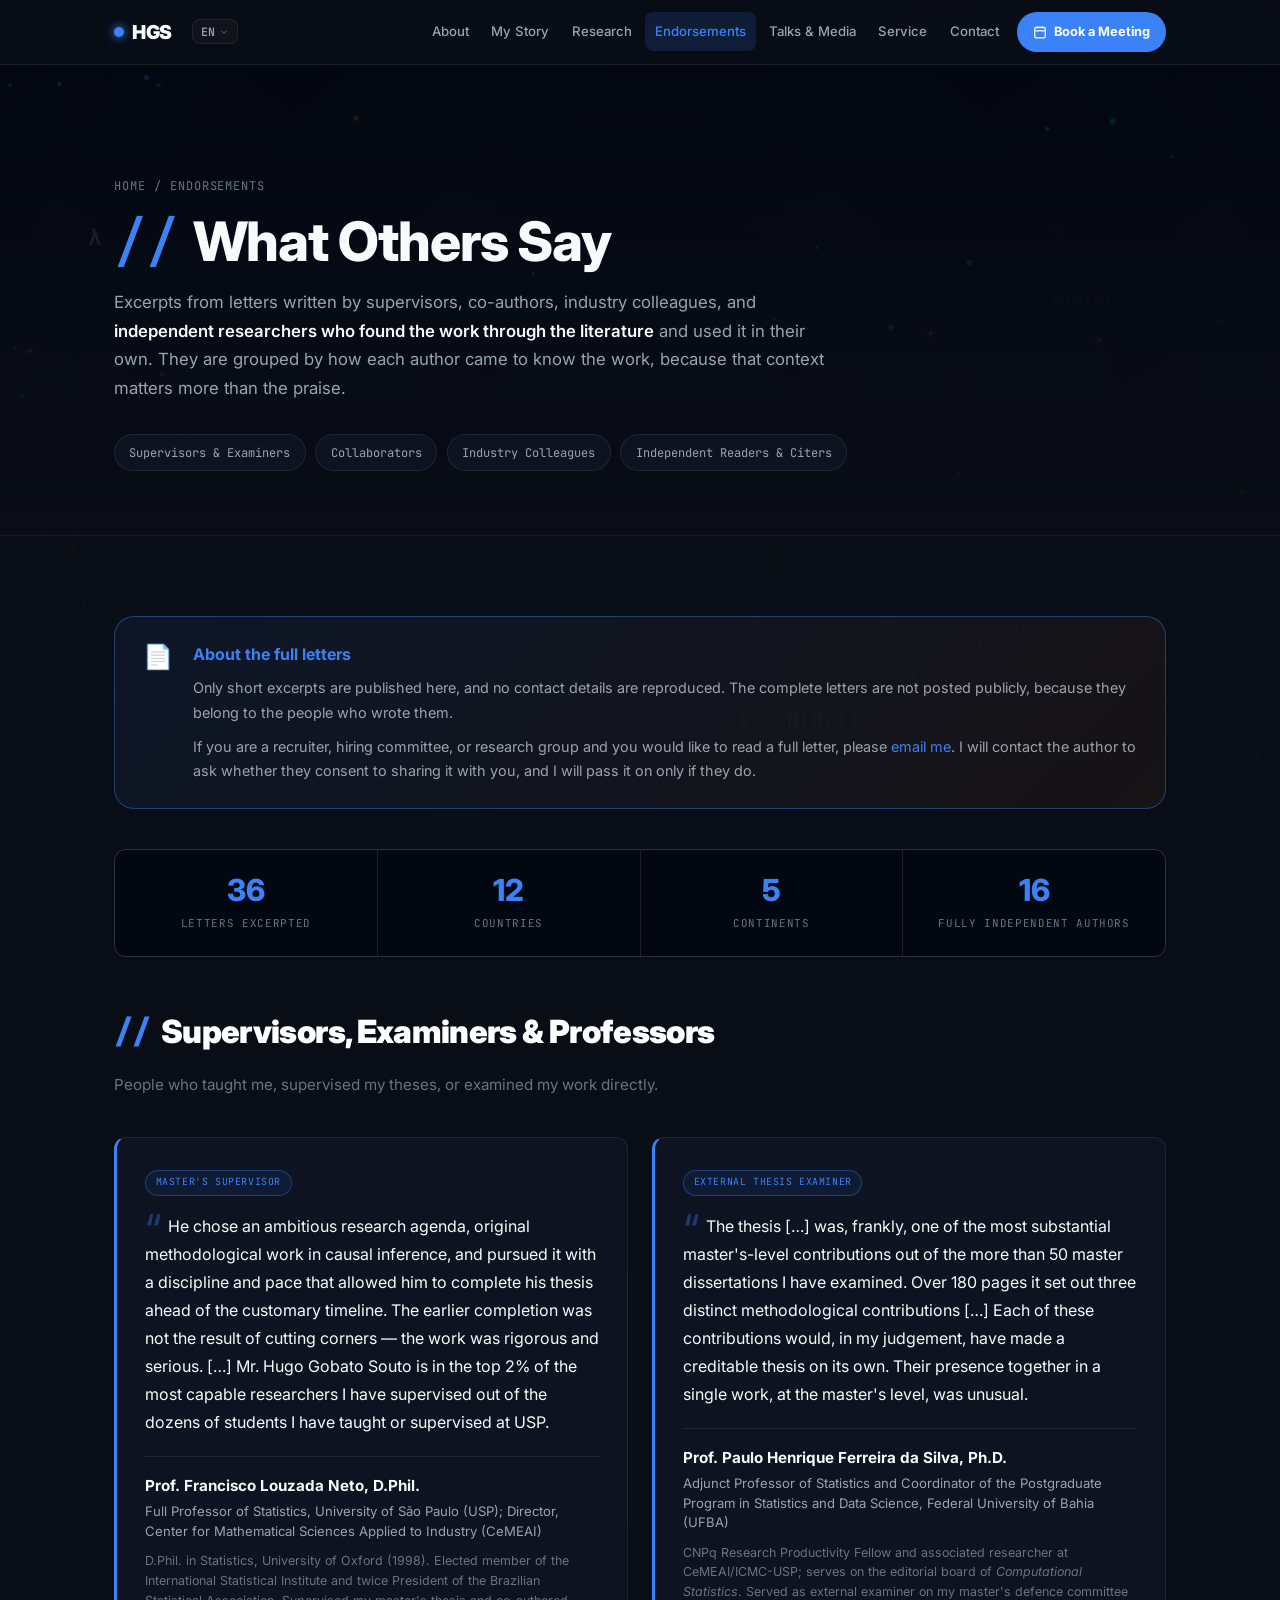
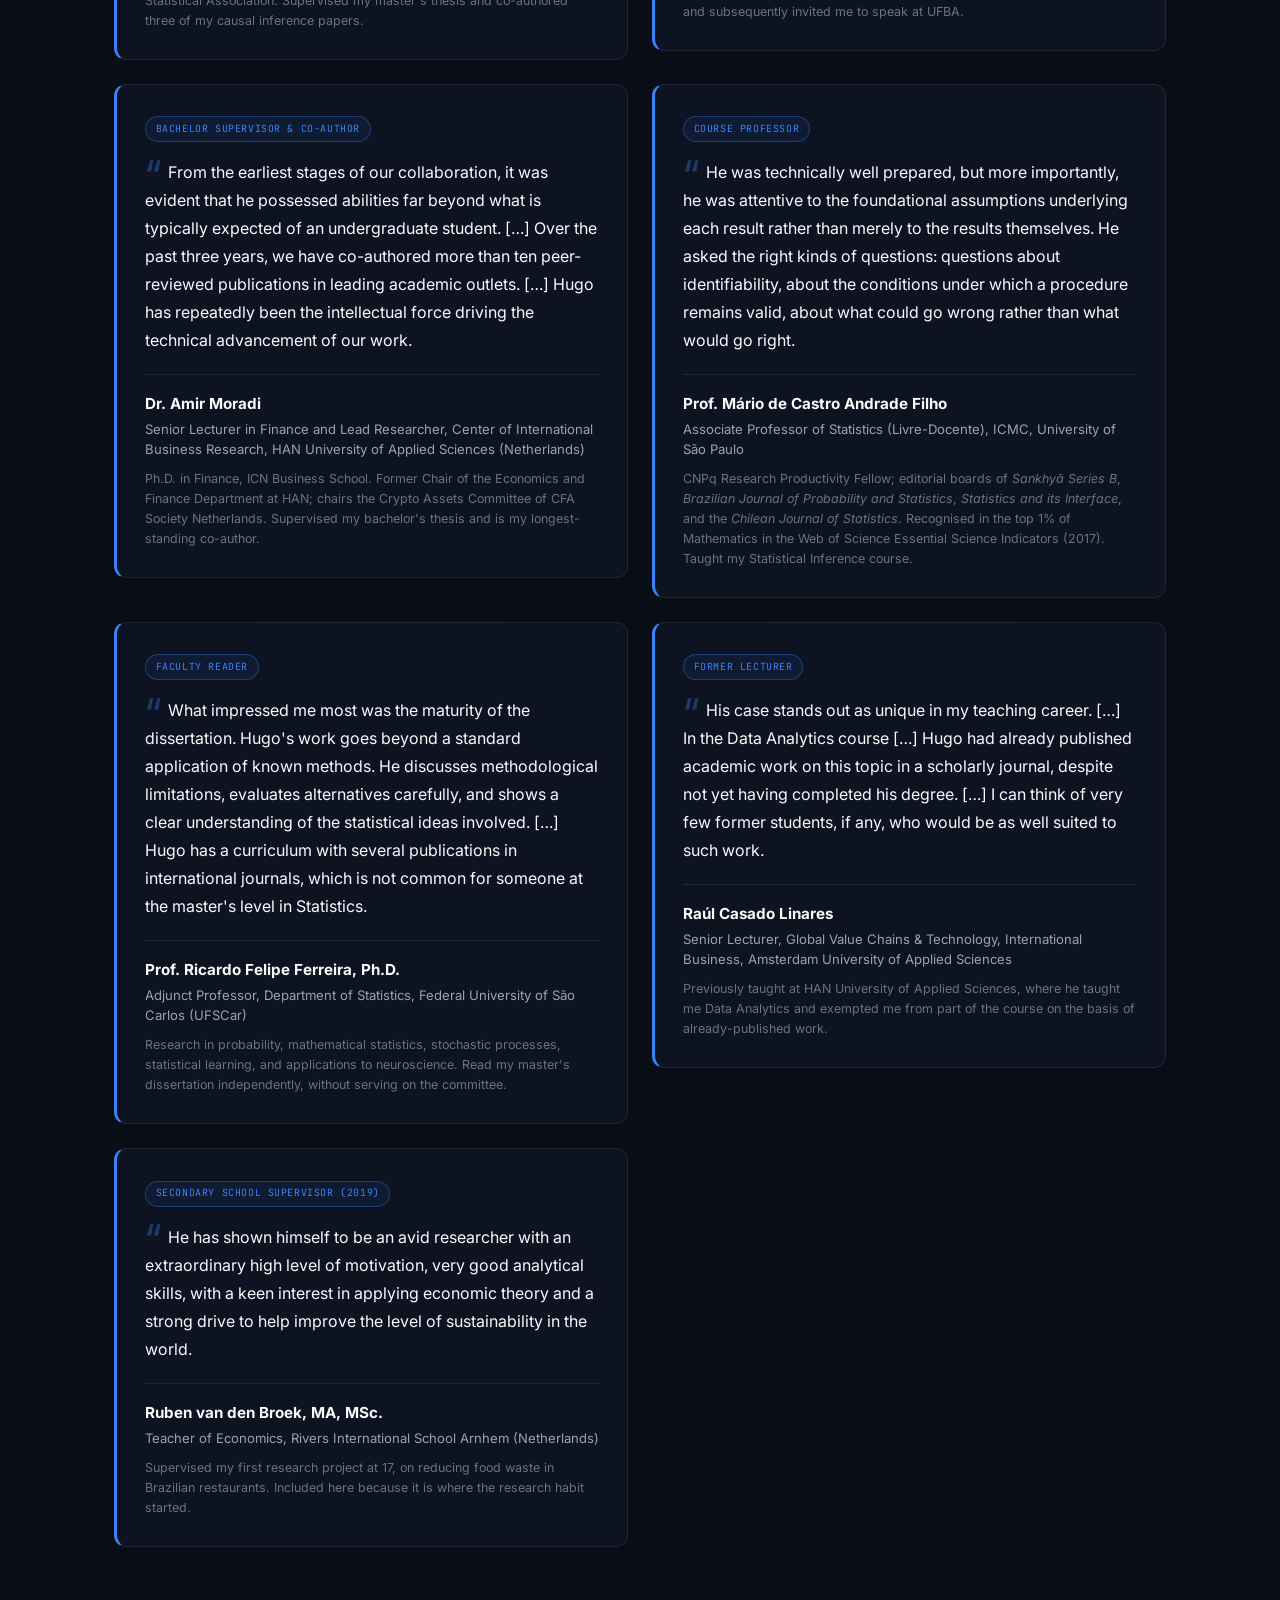
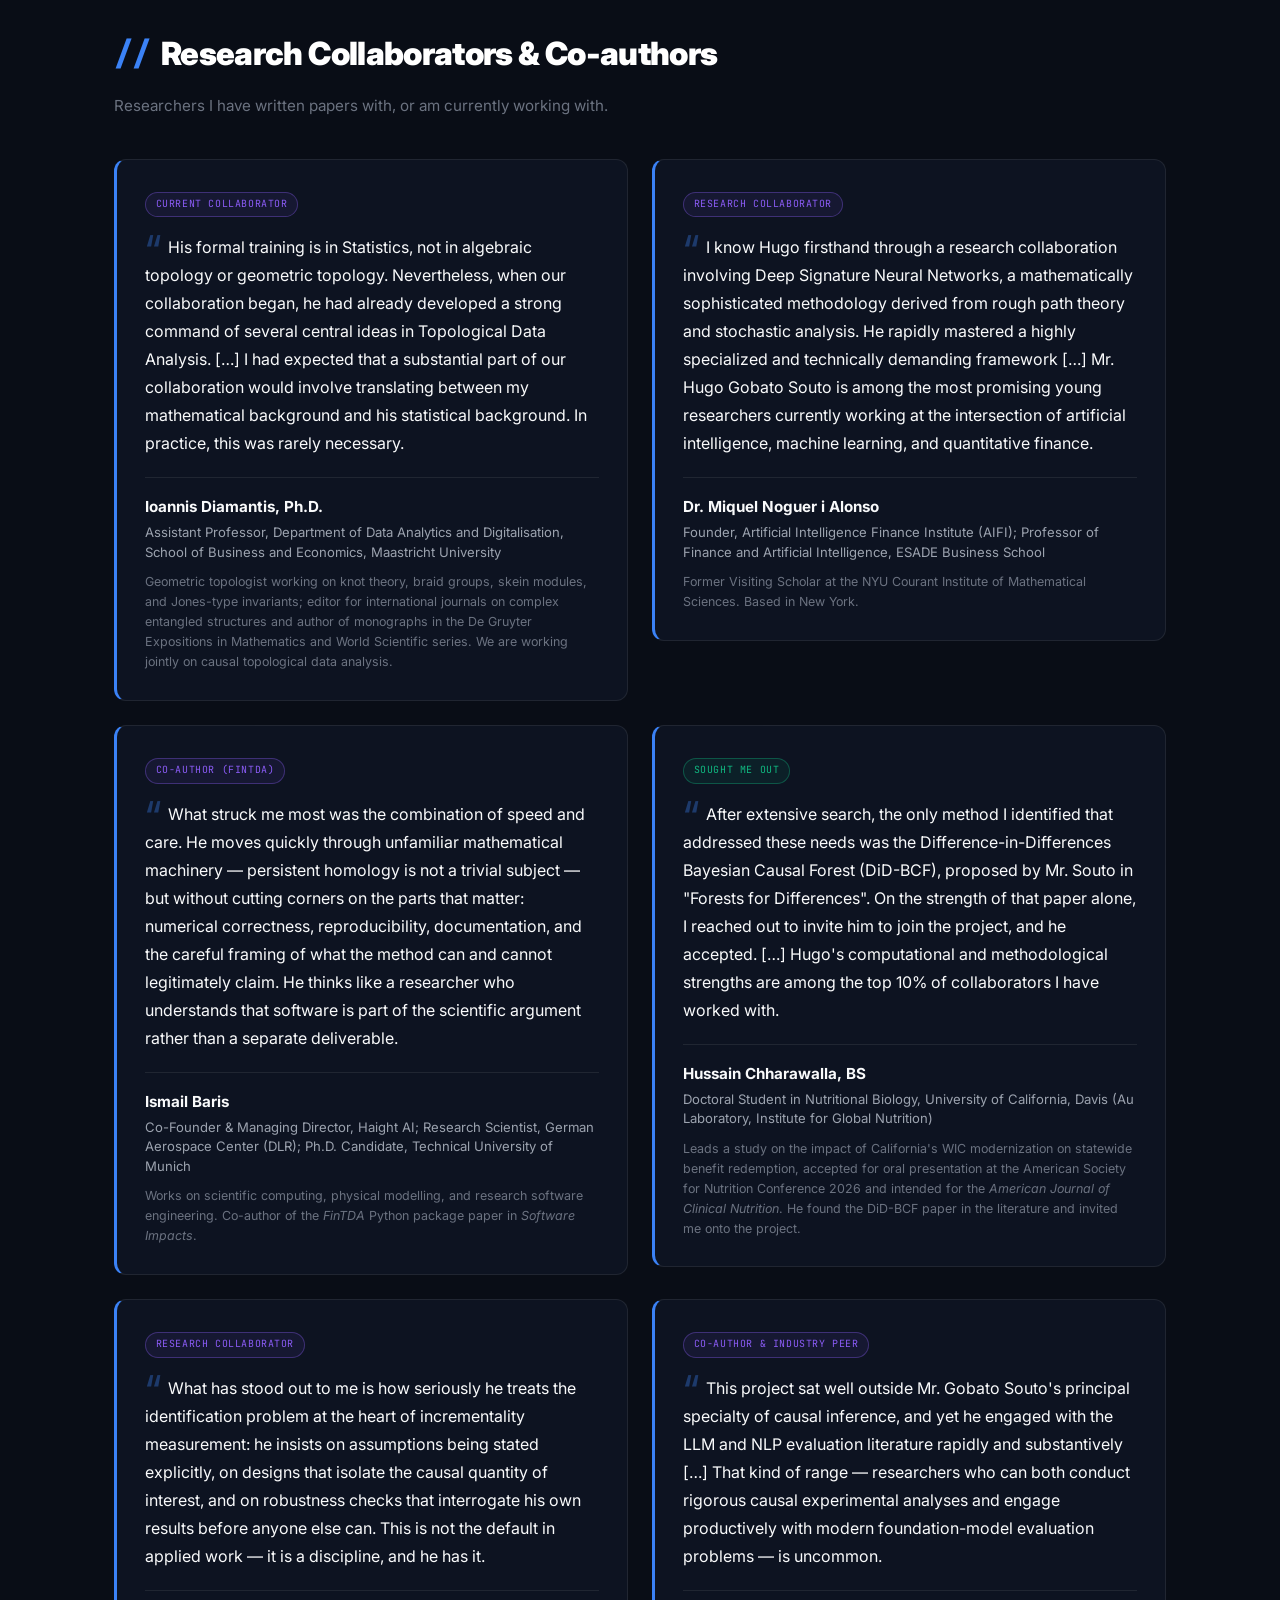
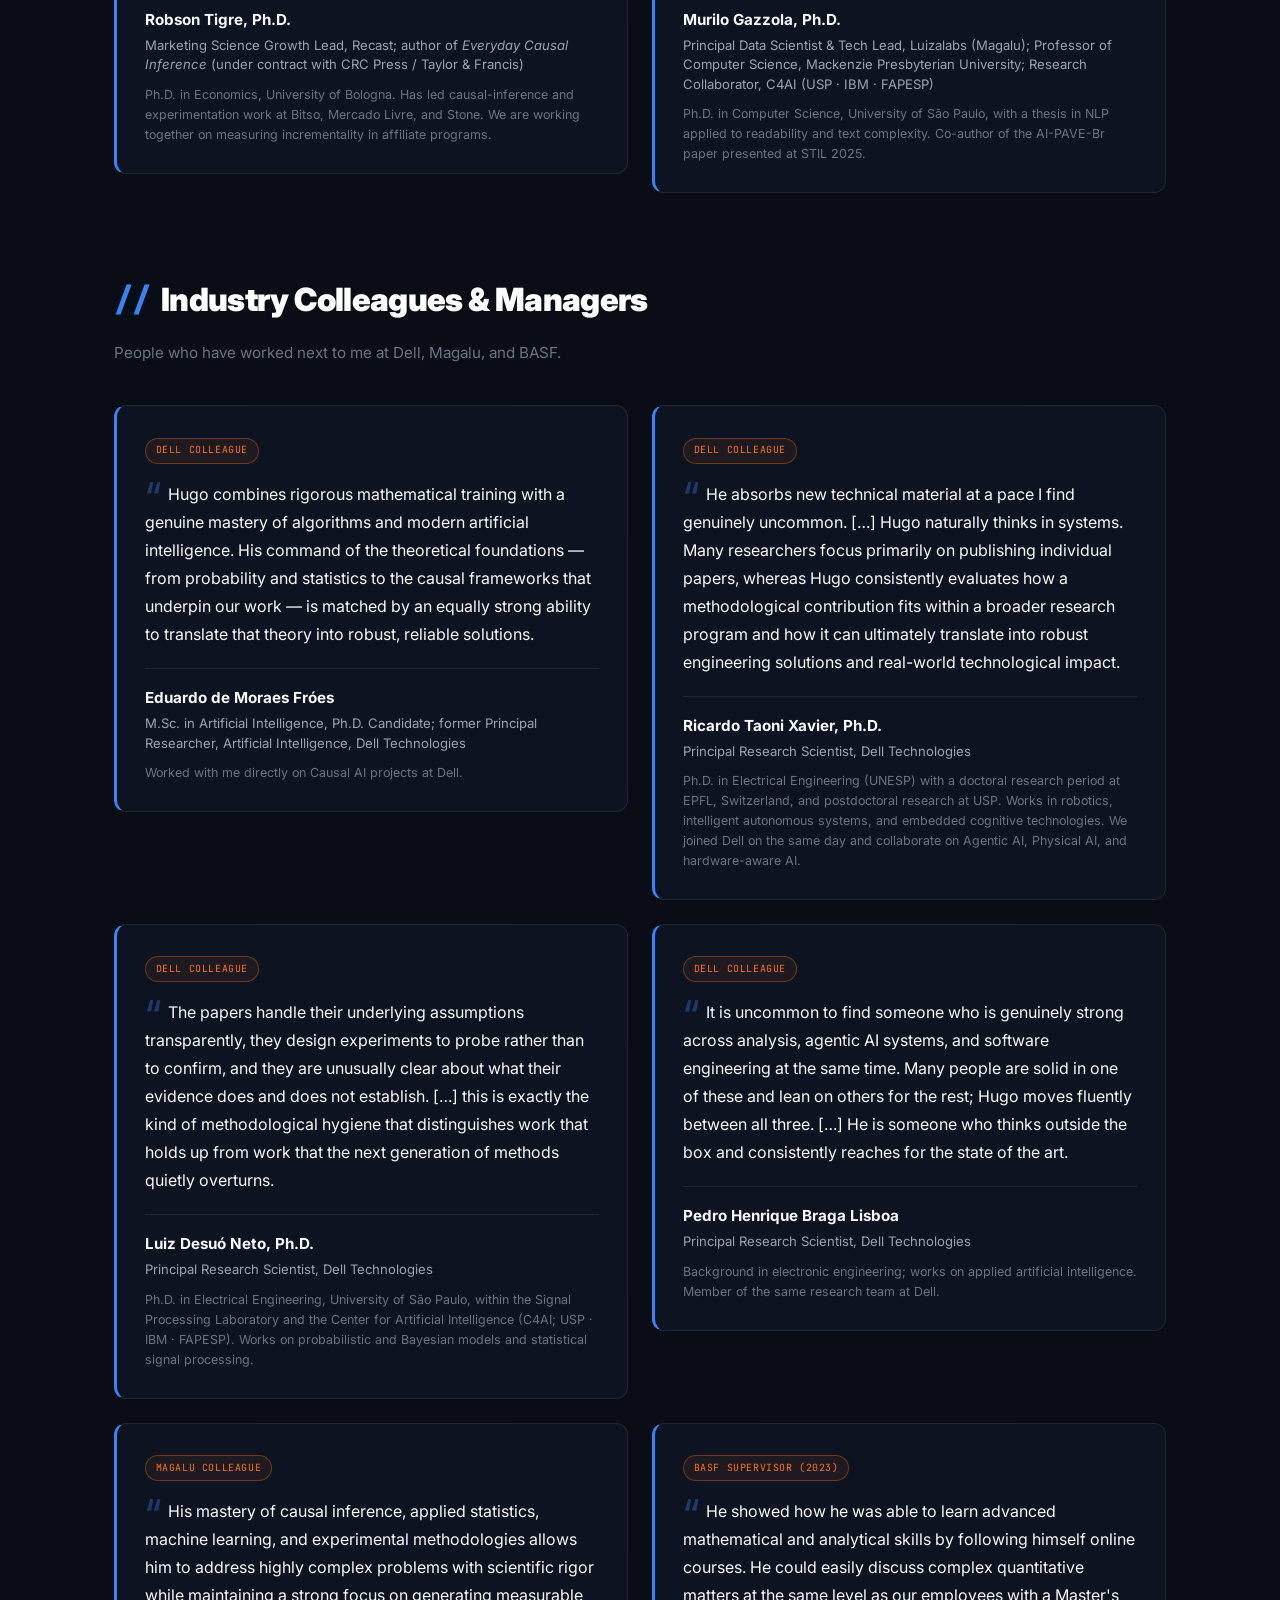
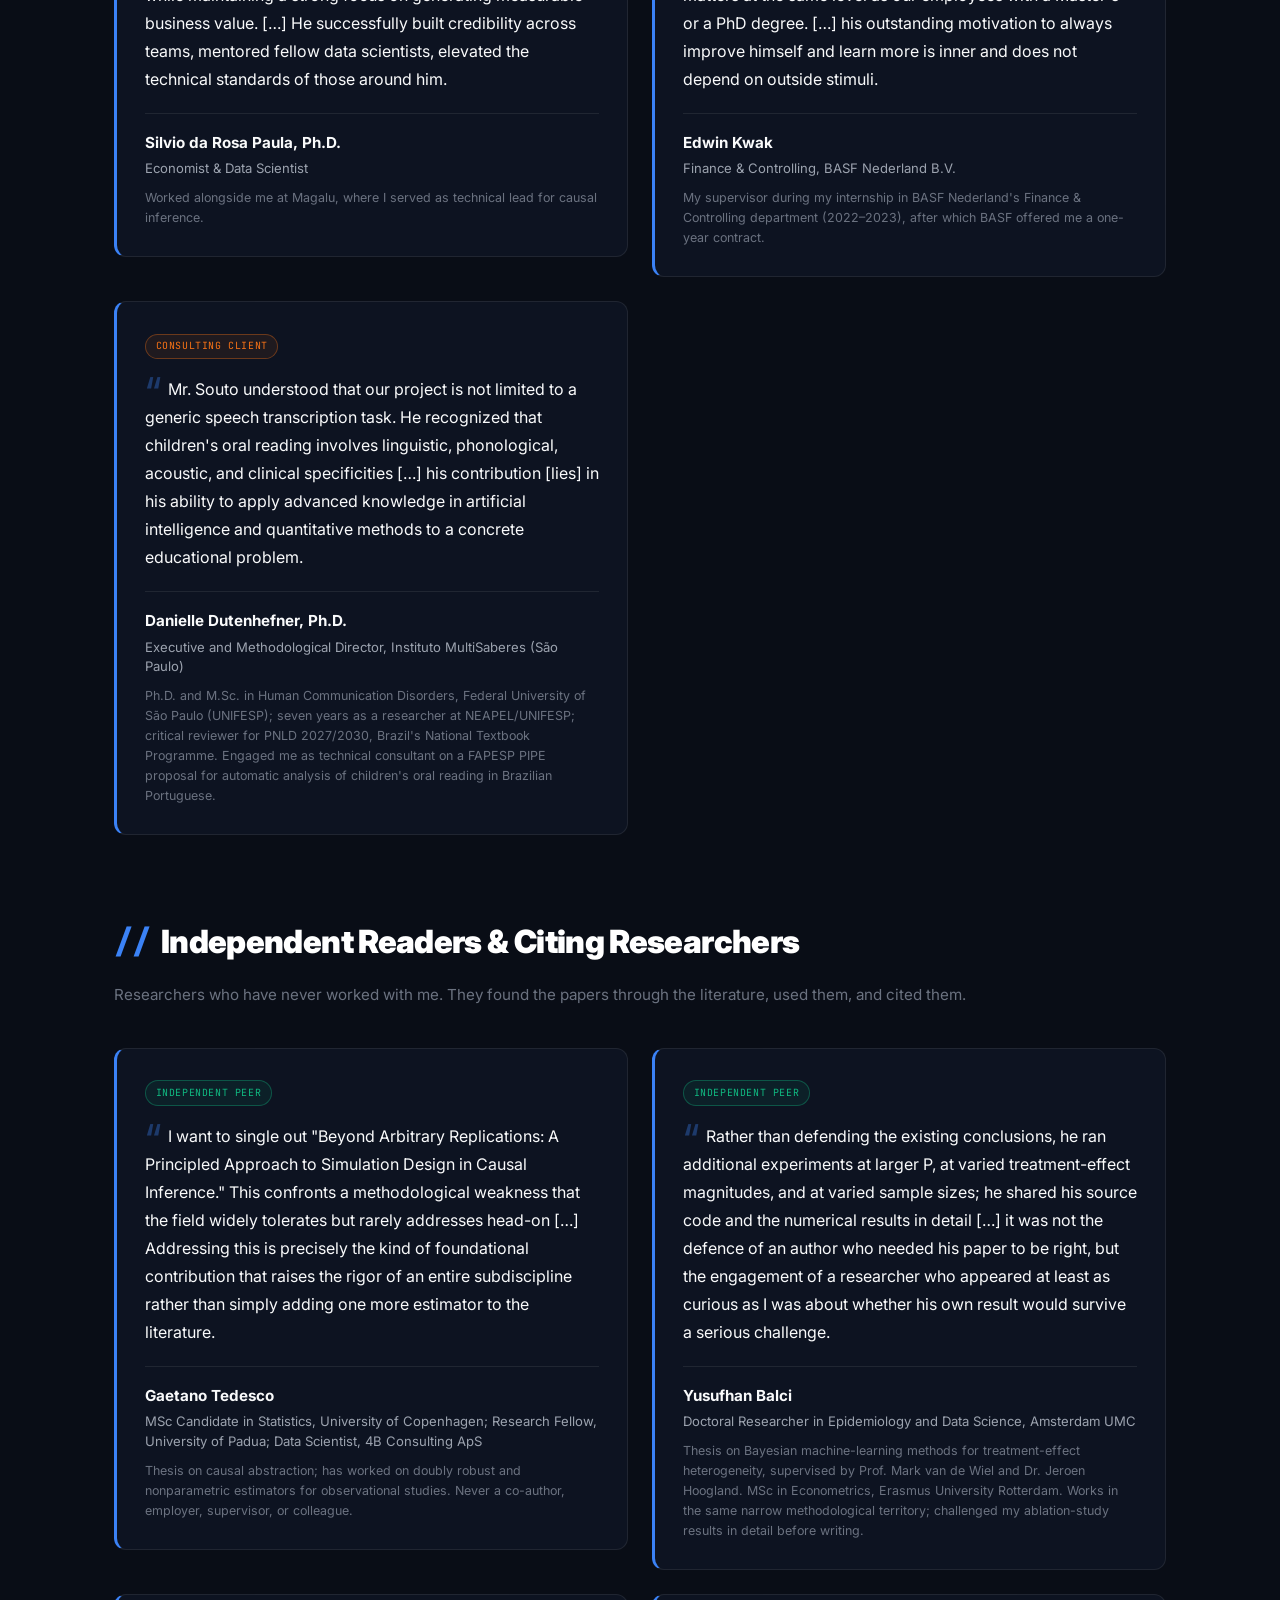
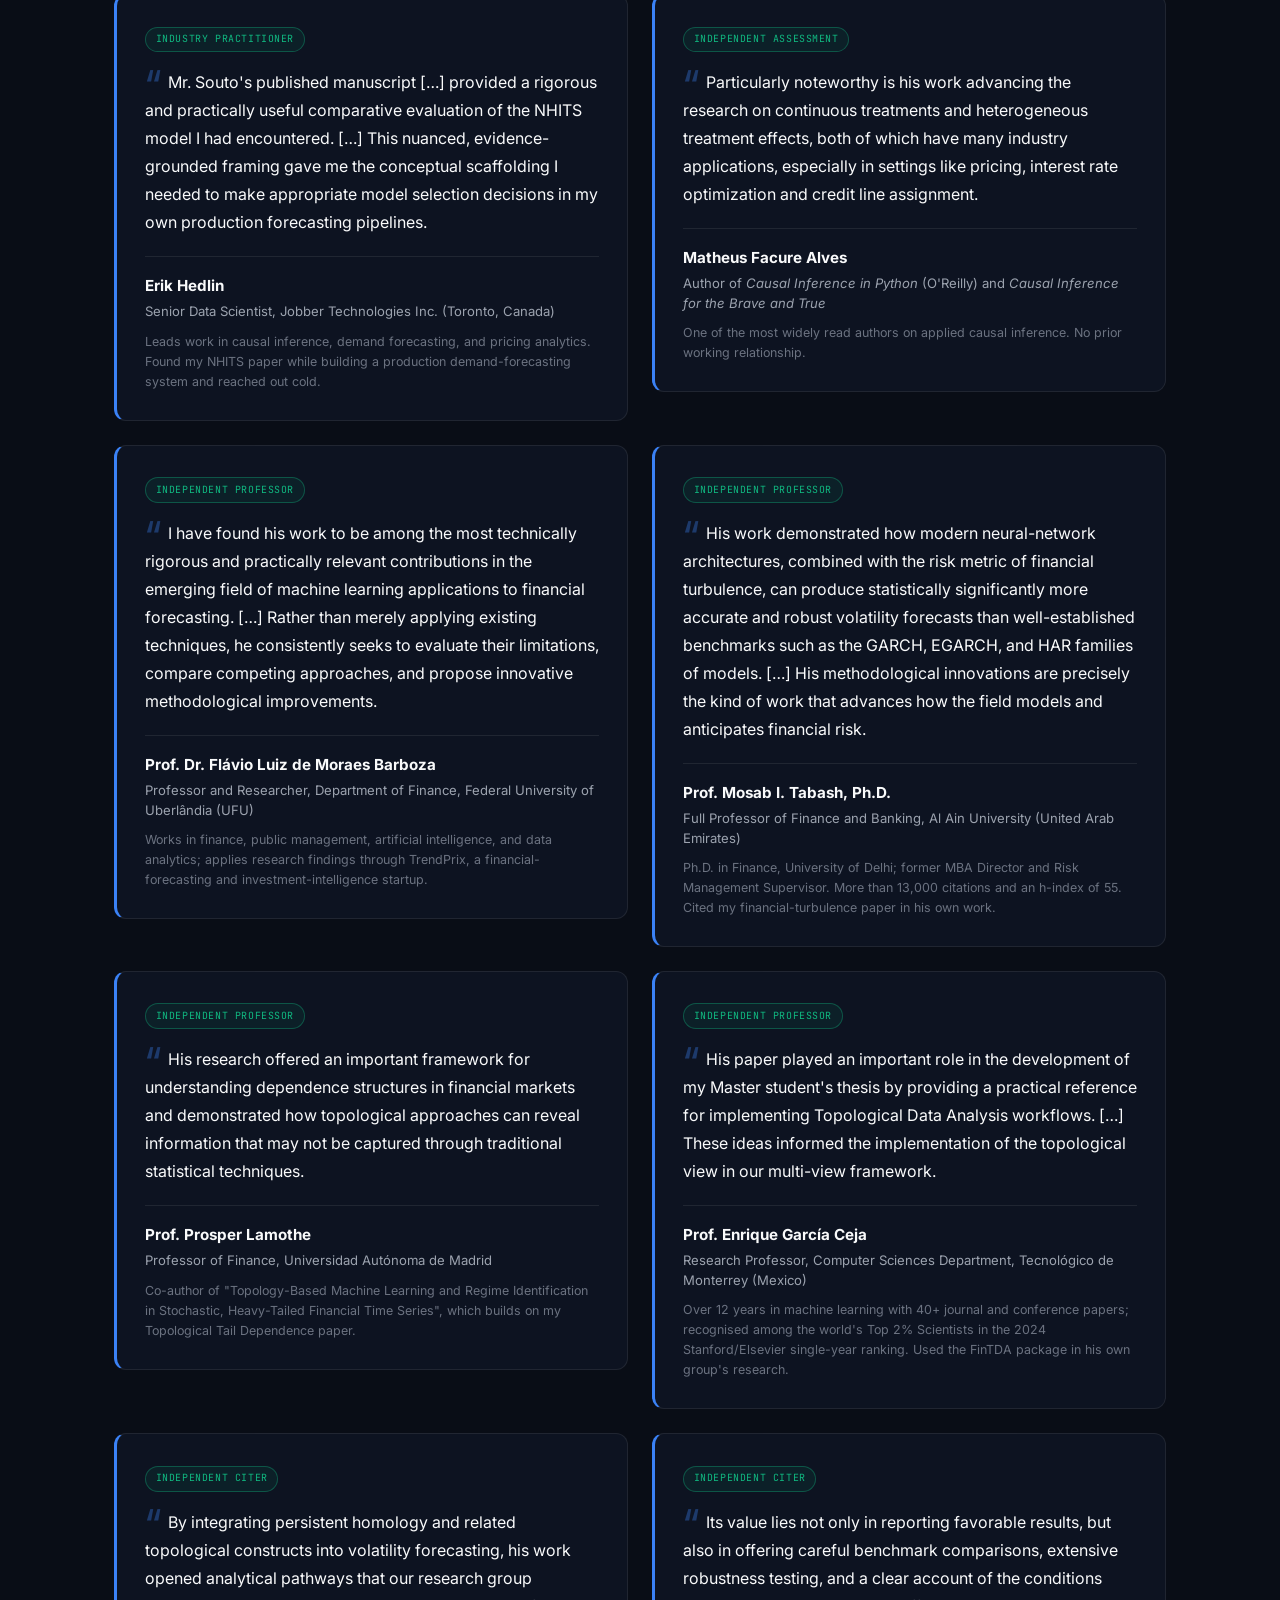
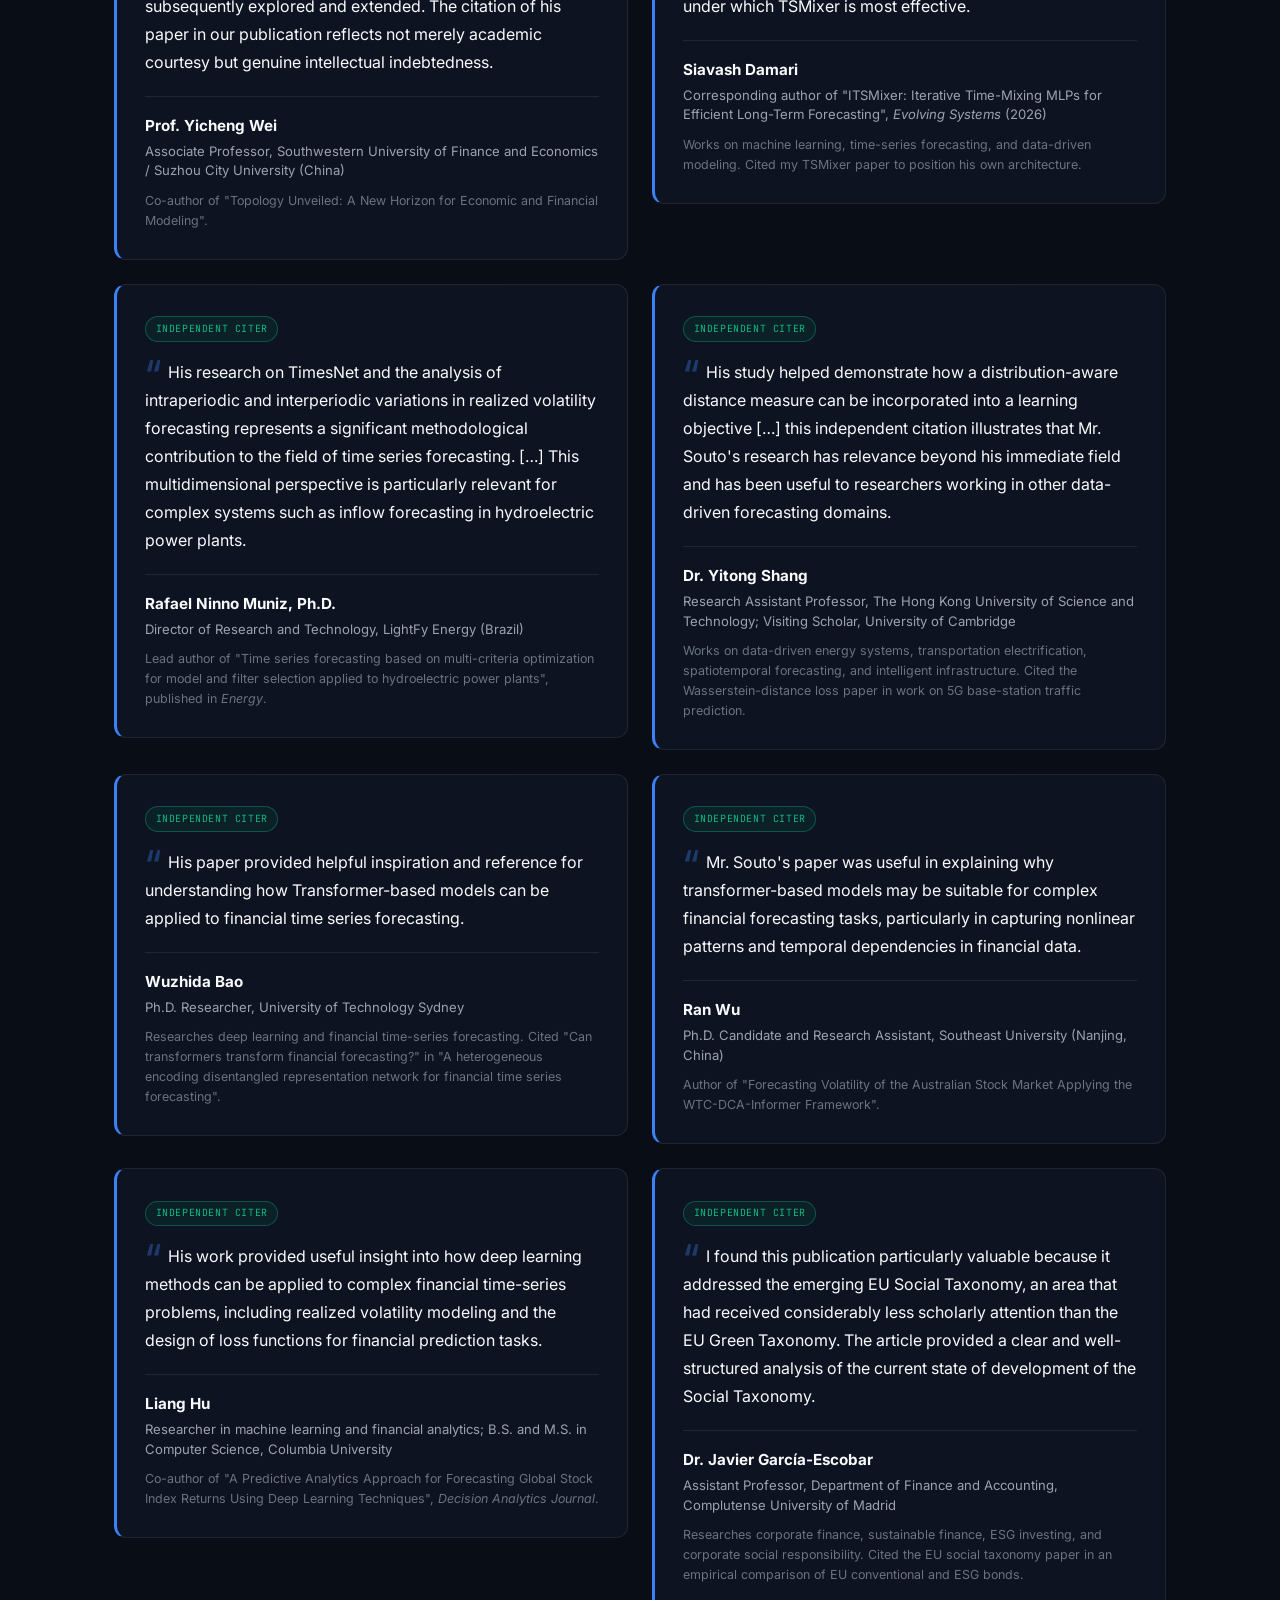
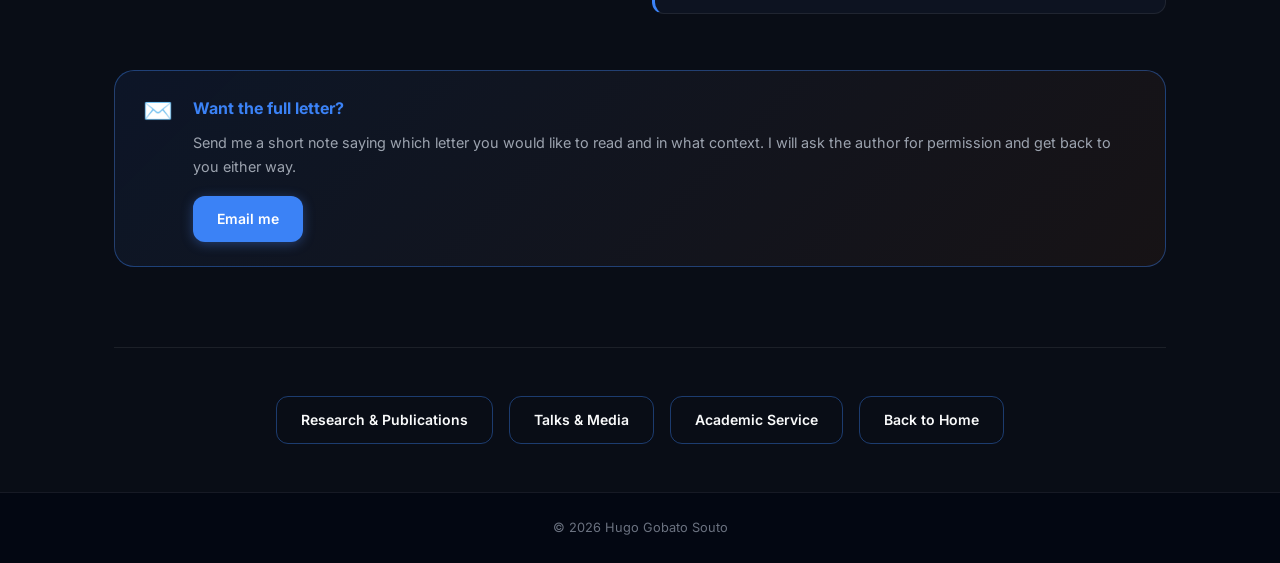
==== commit d9c08d3e: "Add booking features and update styles across multiple pages - Introduced a "Book a Meeting" call-to" ====
--- a/endorsements.html
+++ b/endorsements.html
@@ -8,8 +8,8 @@
     <link rel="preconnect" href="https://fonts.googleapis.com">
     <link rel="preconnect" href="https://fonts.gstatic.com" crossorigin>
     <link href="https://fonts.googleapis.com/css2?family=Inter:wght@300;400;500;600;700;800;900&family=JetBrains+Mono:wght@400;500&display=swap" rel="stylesheet">
-    <link rel="stylesheet" href="assets/css/style.css?v=1.1.0">
-    <link rel="stylesheet" href="assets/css/pages.css?v=1.1.0">
+    <link rel="stylesheet" href="assets/css/style.css?v=1.2.0">
+    <link rel="stylesheet" href="assets/css/pages.css?v=1.2.0">
 </head>
 <body>
     <canvas id="topology-canvas"></canvas>
@@ -44,6 +44,7 @@
                 <li><a href="talks.html" class="nav-link" data-i18n="nav_talks">Talks &amp; Media</a></li>
                 <li><a href="service.html" class="nav-link" data-i18n="nav_service">Service</a></li>
                 <li><a href="index.html#contact" class="nav-link" data-i18n="nav_contact">Contact</a></li>
+                <li><a href="https://calendar.app.google/HU95zSFkF8h31QZu7" target="_blank" rel="noopener" class="nav-cta"><svg width="14" height="14" viewBox="0 0 24 24" fill="none" stroke="currentColor" stroke-width="2" aria-hidden="true"><rect x="3" y="4" width="18" height="18" rx="2" ry="2"></rect><line x1="16" y1="2" x2="16" y2="6"></line><line x1="8" y1="2" x2="8" y2="6"></line><line x1="3" y1="10" x2="21" y2="10"></line></svg> <span data-i18n="nav_book">Book a Meeting</span></a></li>
             </ul>
         </div>
     </nav>
@@ -688,7 +689,7 @@
         <p class="lightbox-caption" id="lightbox-caption"></p>
     </div>
 
-    <script src="assets/js/translations.js?v=1.1.0"></script>
-    <script src="assets/js/main.js?v=1.1.0"></script>
+    <script src="assets/js/translations.js?v=1.2.0"></script>
+    <script src="assets/js/main.js?v=1.2.0"></script>
 </body>
 </html>
--- a/assets/css/style.css
+++ b/assets/css/style.css
@@ -240,6 +240,32 @@
     background: var(--primary-glow);
 }
 
+/* ===== Booking CTA in navbar ===== */
+.nav-cta {
+    display: inline-flex;
+    align-items: center;
+    gap: 0.4rem;
+    padding: 0.5rem 0.95rem;
+    background: var(--primary);
+    color: #fff !important;
+    border-radius: 100px;
+    font-size: 0.8rem;
+    font-weight: 700;
+    border: 1px solid transparent;
+    transition: all var(--transition);
+    white-space: nowrap;
+    margin-left: 0.35rem;
+}
+
+.nav-cta:hover {
+    background: #5a9bff;
+    color: #fff !important;
+    transform: translateY(-1px);
+    box-shadow: 0 4px 14px rgba(59, 130, 246, 0.35);
+}
+
+.nav-cta svg { flex-shrink: 0; }
+
 .nav-toggle {
     display: none;
     flex-direction: column;
@@ -353,7 +379,7 @@
     font-weight: 500;
 }
 
-.hero-actions { display: flex; gap: 0.75rem; margin-bottom: 1.5rem; }
+.hero-actions { display: flex; gap: 0.75rem; margin-bottom: 1.5rem; flex-wrap: wrap; }
 
 .btn {
     display: inline-flex;
@@ -1131,6 +1157,72 @@
 }
 
 .contact-card svg { flex-shrink: 0; }
+
+/* ===== Booking highlight card ===== */
+.contact-card-booking {
+    background: linear-gradient(135deg, var(--primary) 0%, #2563eb 100%);
+    color: #fff !important;
+    border-color: transparent;
+    font-weight: 700;
+    box-shadow: 0 4px 20px rgba(59, 130, 246, 0.35);
+}
+
+.contact-card-booking:hover {
+    background: linear-gradient(135deg, #5a9bff 0%, #3b82f6 100%);
+    color: #fff !important;
+    border-color: transparent;
+    transform: translateY(-2px);
+    box-shadow: 0 8px 28px rgba(59, 130, 246, 0.45);
+}
+
+/* ===== Booking feature banner (Contact section) ===== */
+.booking-feature {
+    background: linear-gradient(135deg, rgba(59, 130, 246, 0.12), rgba(249, 115, 22, 0.08));
+    border: 1px solid var(--border-active);
+    border-radius: var(--radius-lg);
+    padding: 2rem 1.5rem;
+    text-align: center;
+    margin-bottom: 2rem;
+    position: relative;
+    overflow: hidden;
+}
+
+.booking-feature::before {
+    content: '';
+    position: absolute;
+    top: -50%; left: -50%;
+    width: 200%; height: 200%;
+    background: radial-gradient(circle at 50% 0%, rgba(59,130,246,0.08), transparent 60%);
+    pointer-events: none;
+}
+
+.booking-feature h3 {
+    font-size: 1.35rem;
+    font-weight: 800;
+    margin-bottom: 0.5rem;
+    position: relative;
+    color: #fff;
+}
+
+.booking-feature > p {
+    color: var(--text-secondary);
+    font-size: 0.92rem;
+    max-width: 560px;
+    margin: 0 auto 1.25rem;
+    position: relative;
+    line-height: 1.6;
+}
+
+.booking-feature .booking-note {
+    font-size: 0.72rem;
+    color: var(--text-muted);
+    font-family: var(--font-mono);
+    margin-top: 0.85rem;
+    margin-bottom: 0;
+    letter-spacing: 0.02em;
+}
+
+.booking-feature .btn { position: relative; }
 
 /* ===== Footer ===== */
 .footer {
@@ -1208,6 +1300,12 @@
     }
 
     .nav-menu.active { display: flex; }
+    .nav-menu .nav-cta {
+        margin-left: 0;
+        margin-top: 0.5rem;
+        justify-content: center;
+        width: 100%;
+    }
     .nav-toggle { display: flex; }
 
     .nav-toggle.active span:nth-child(1) { transform: rotate(45deg) translate(5px, 5px); }
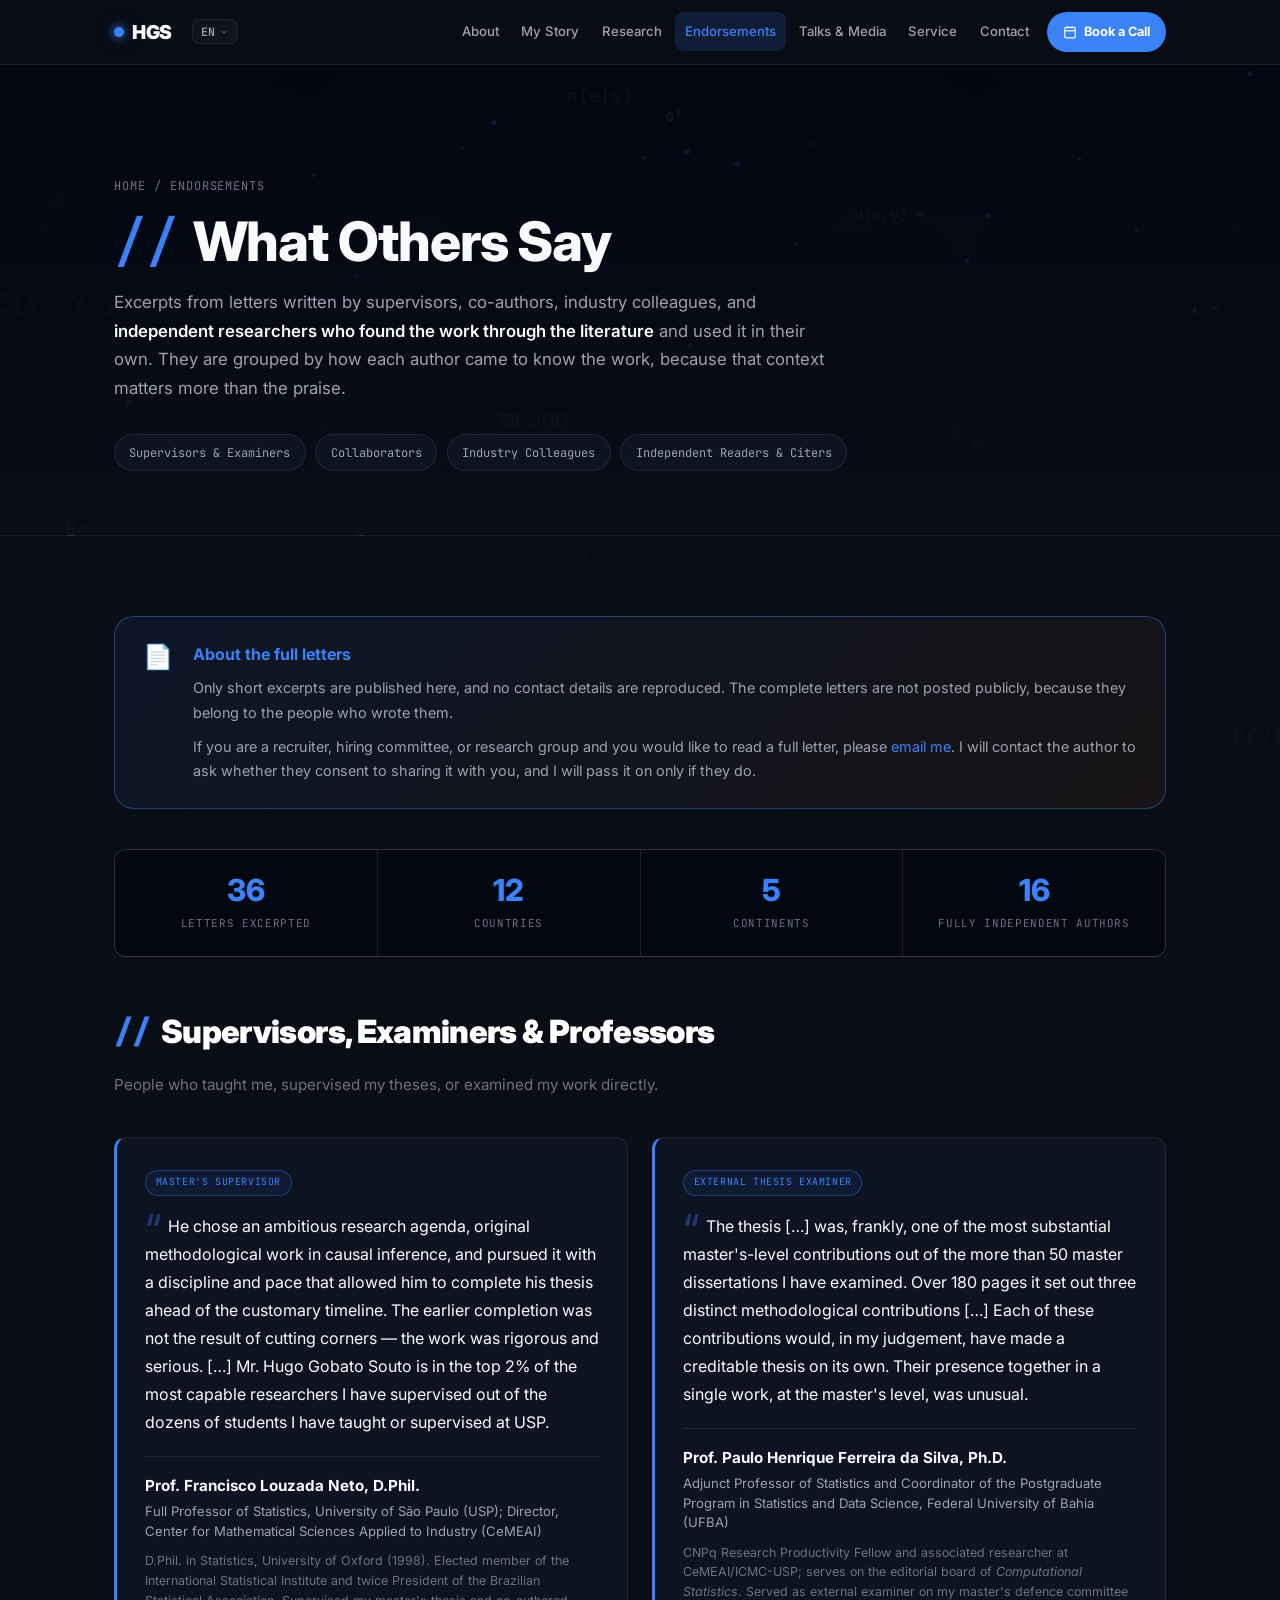
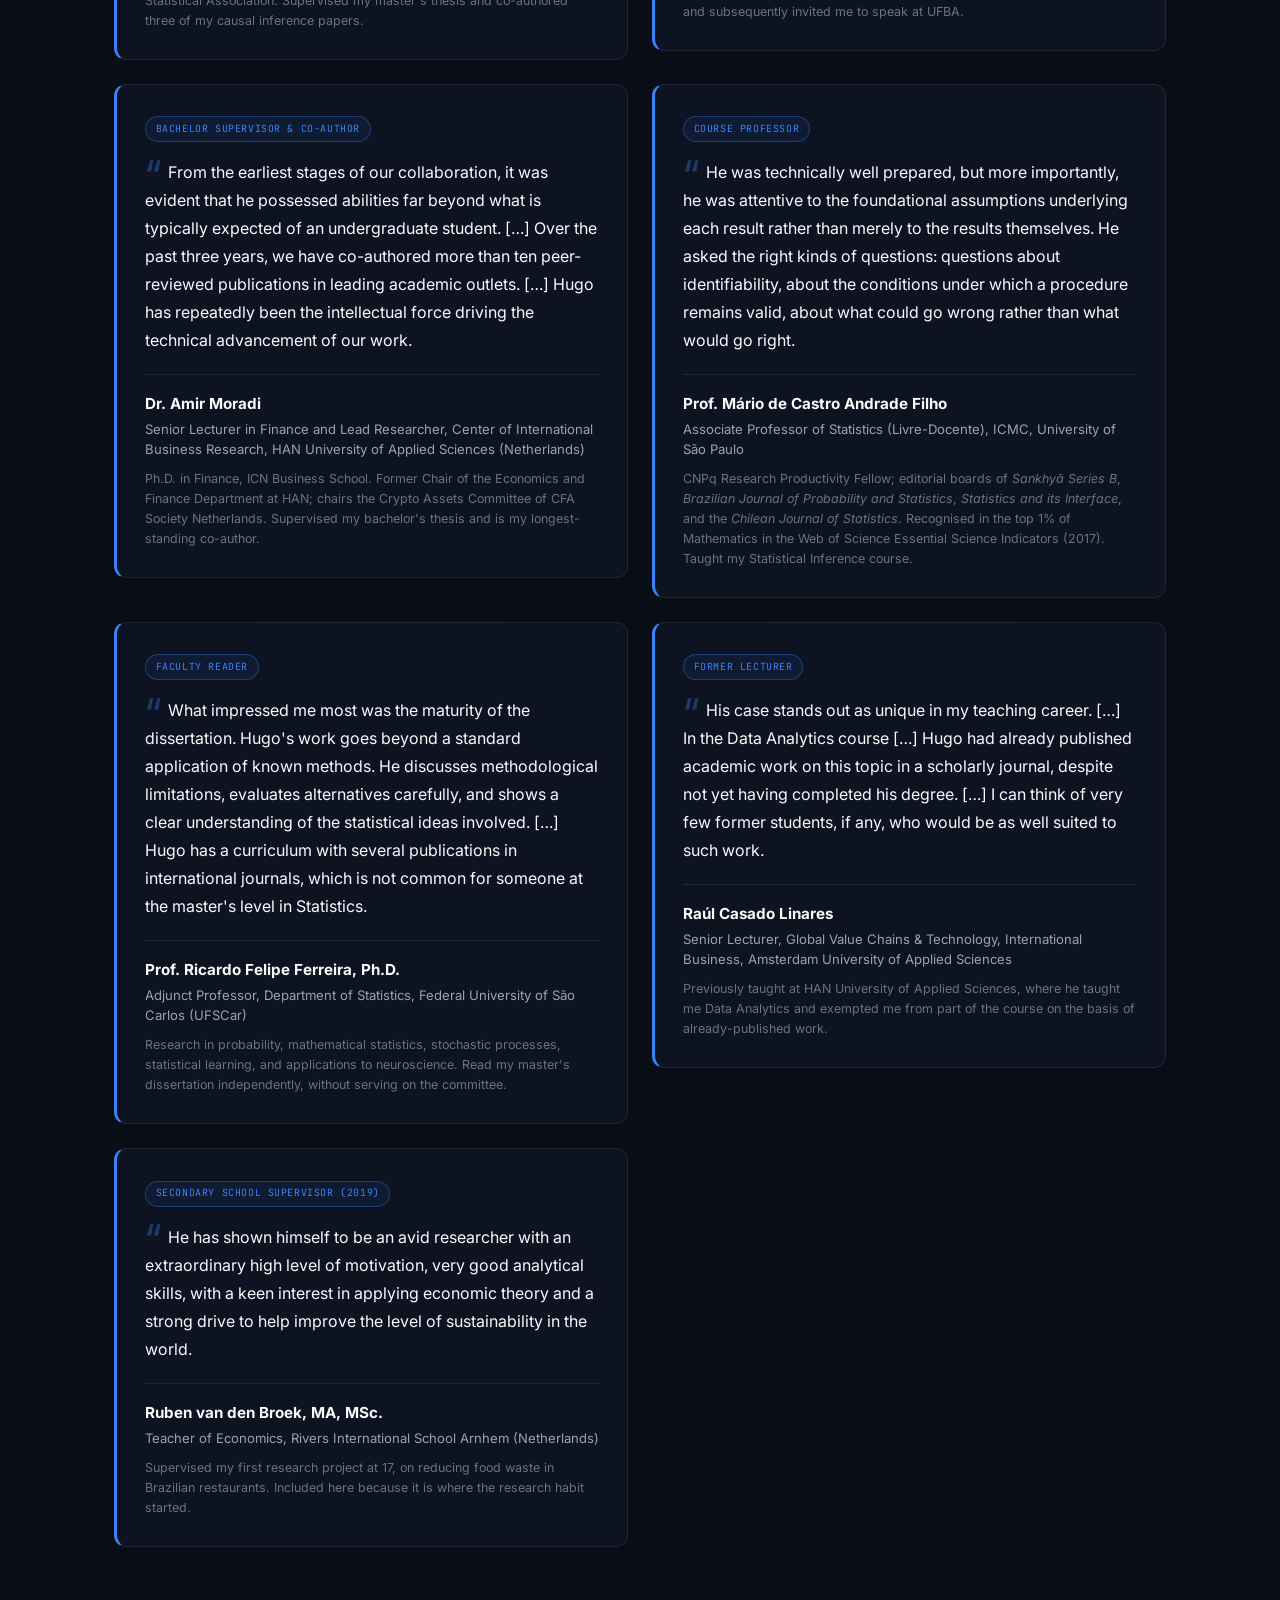
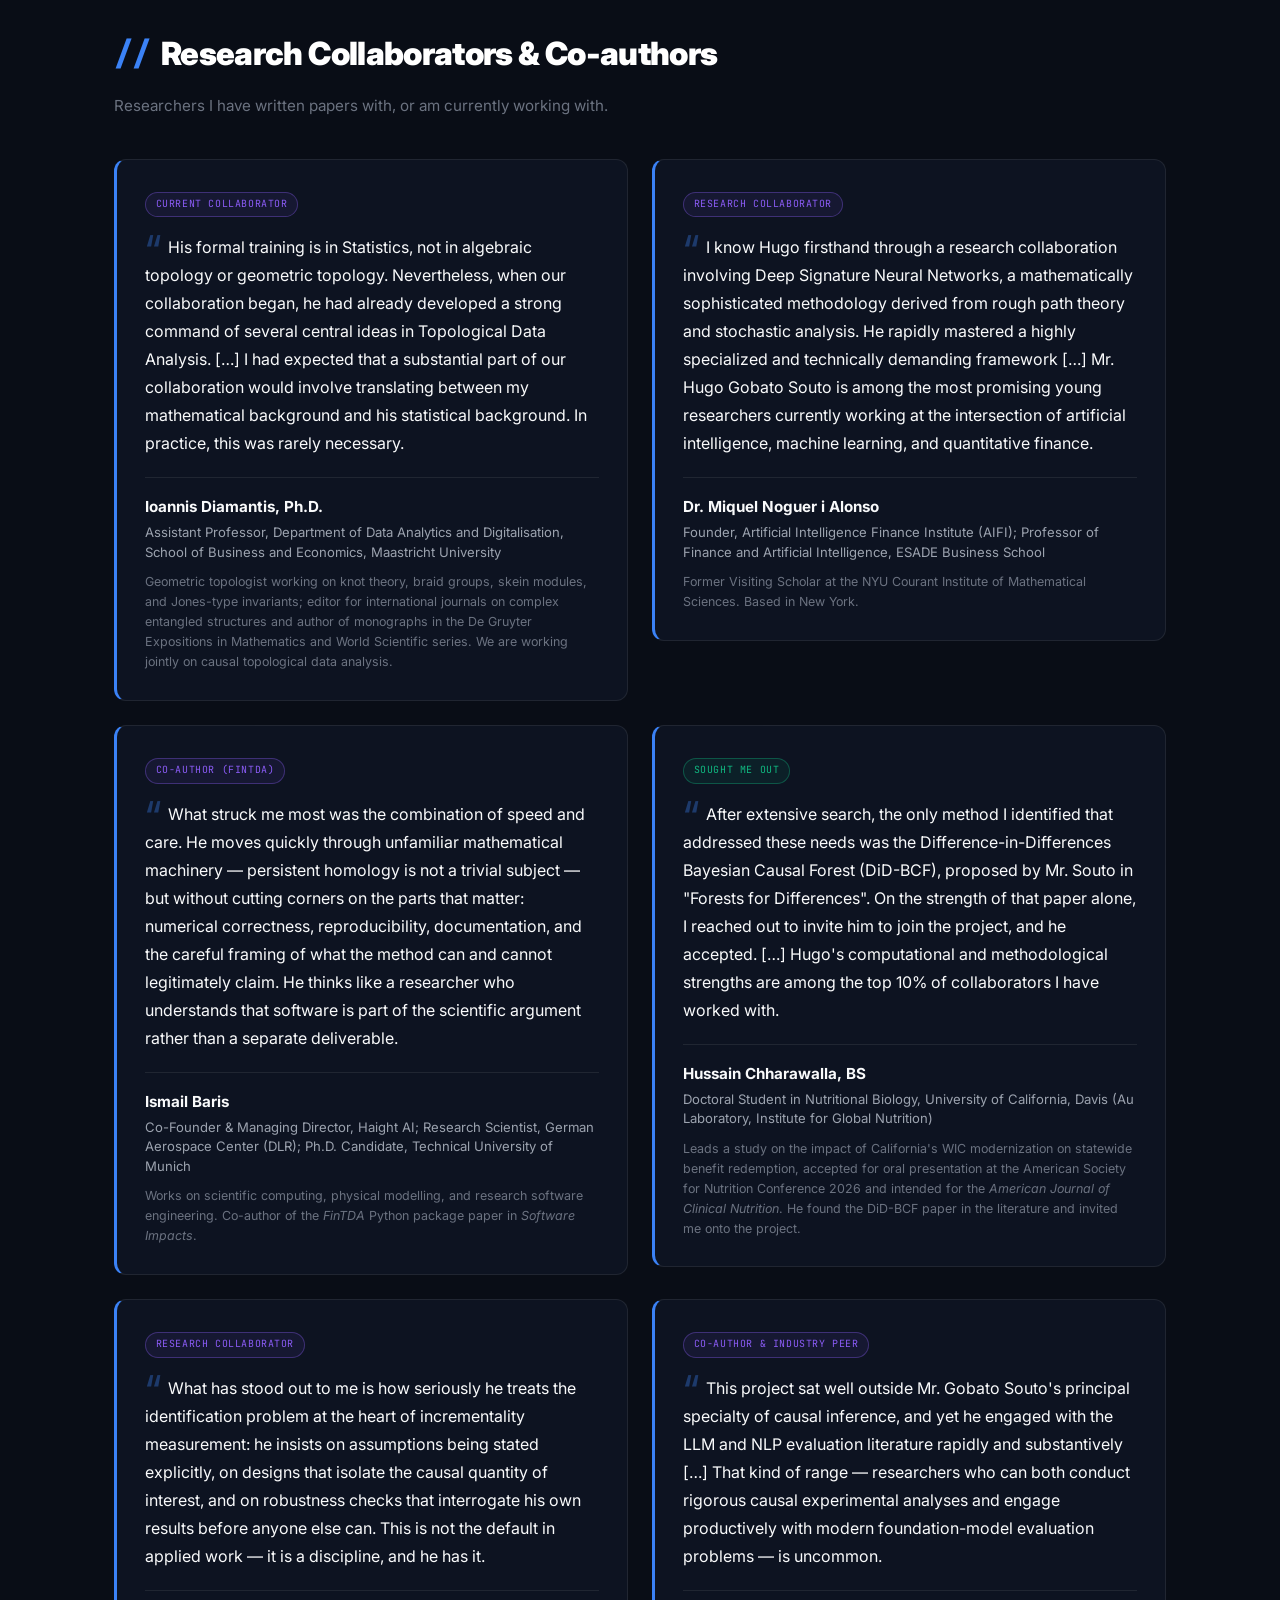
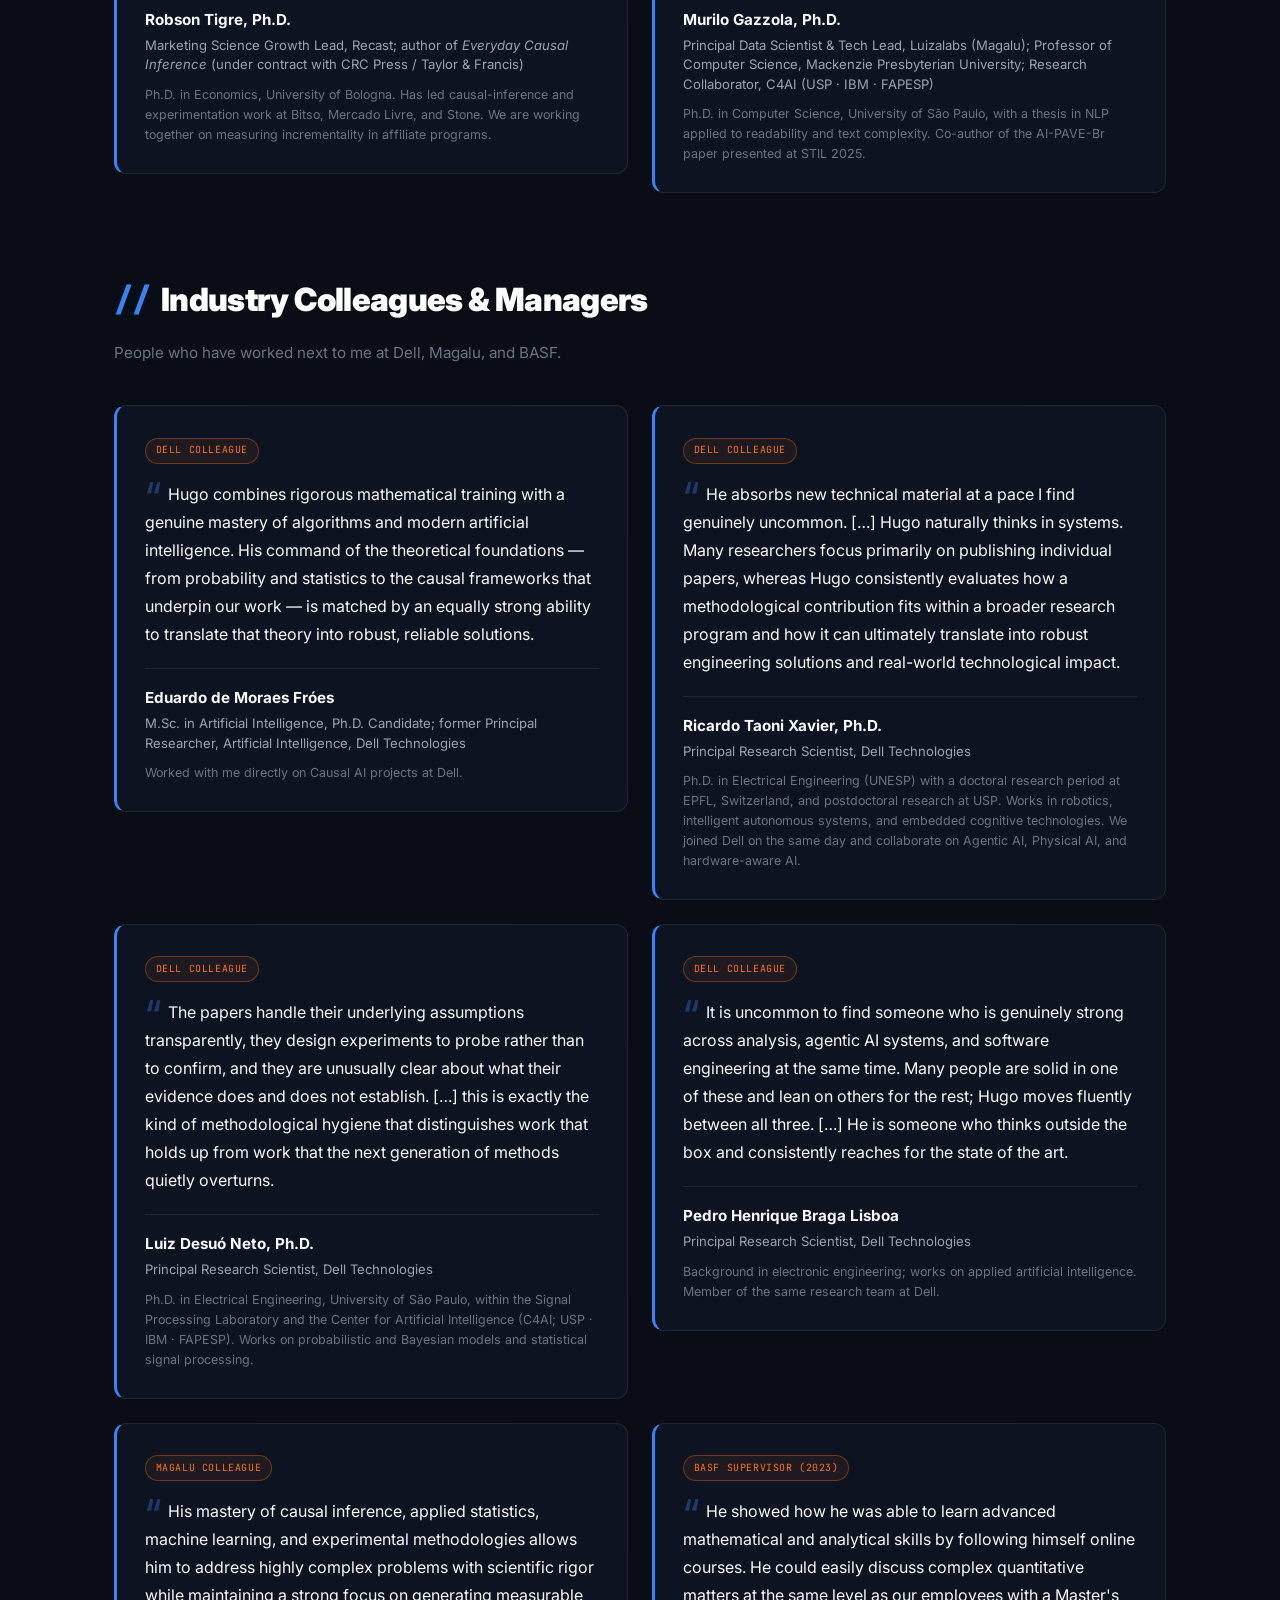
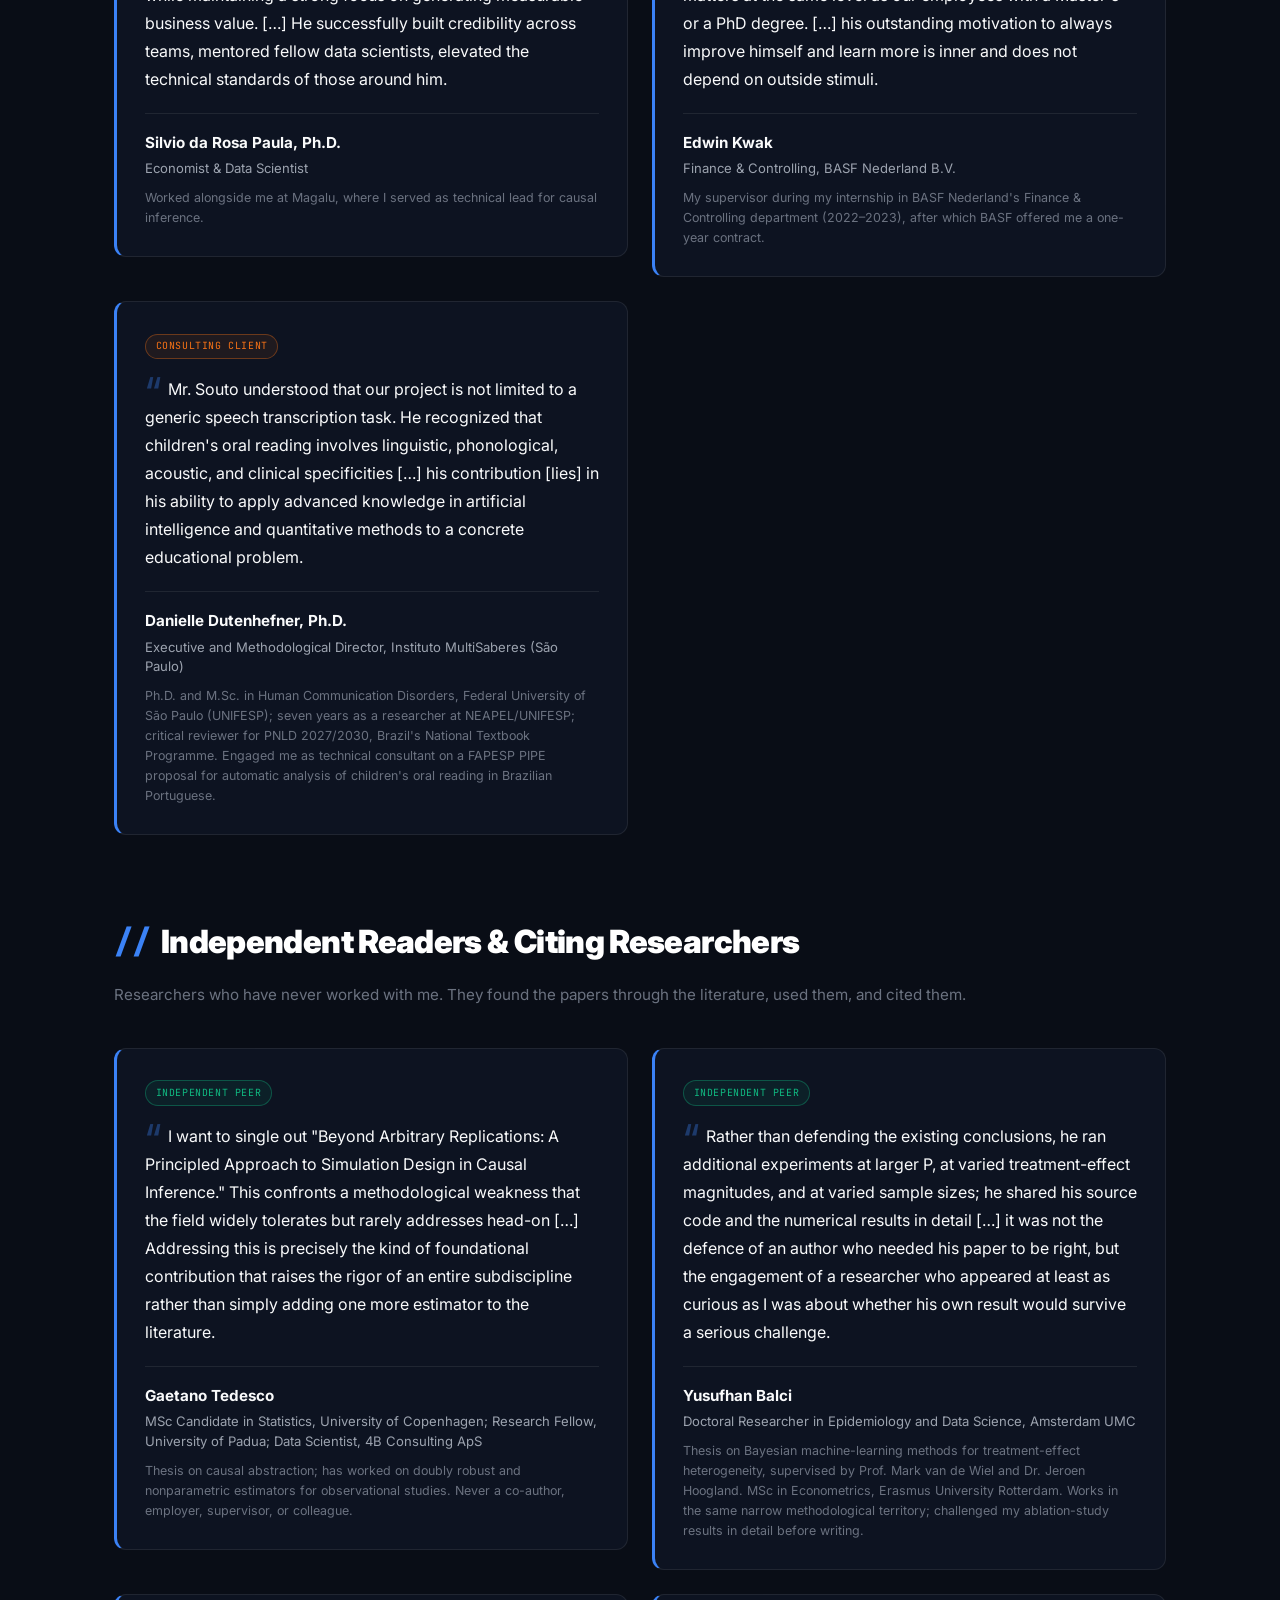
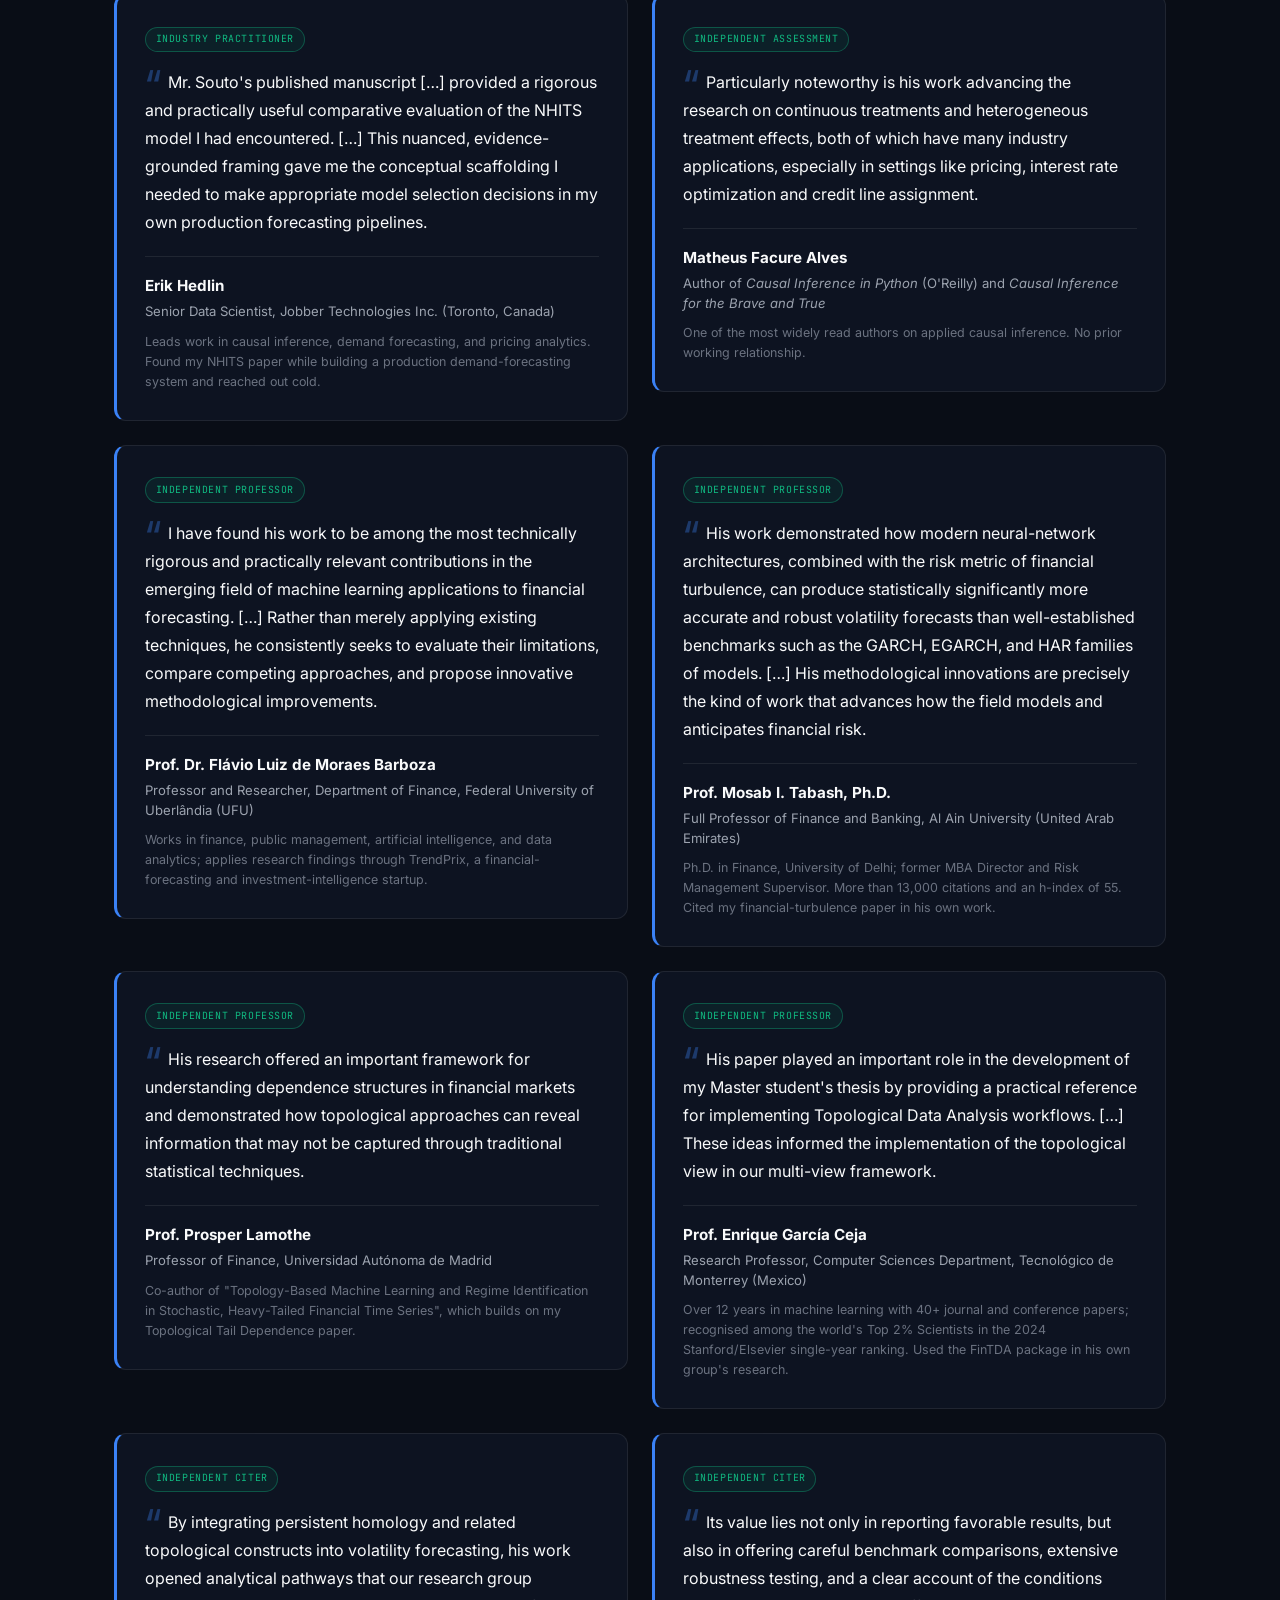
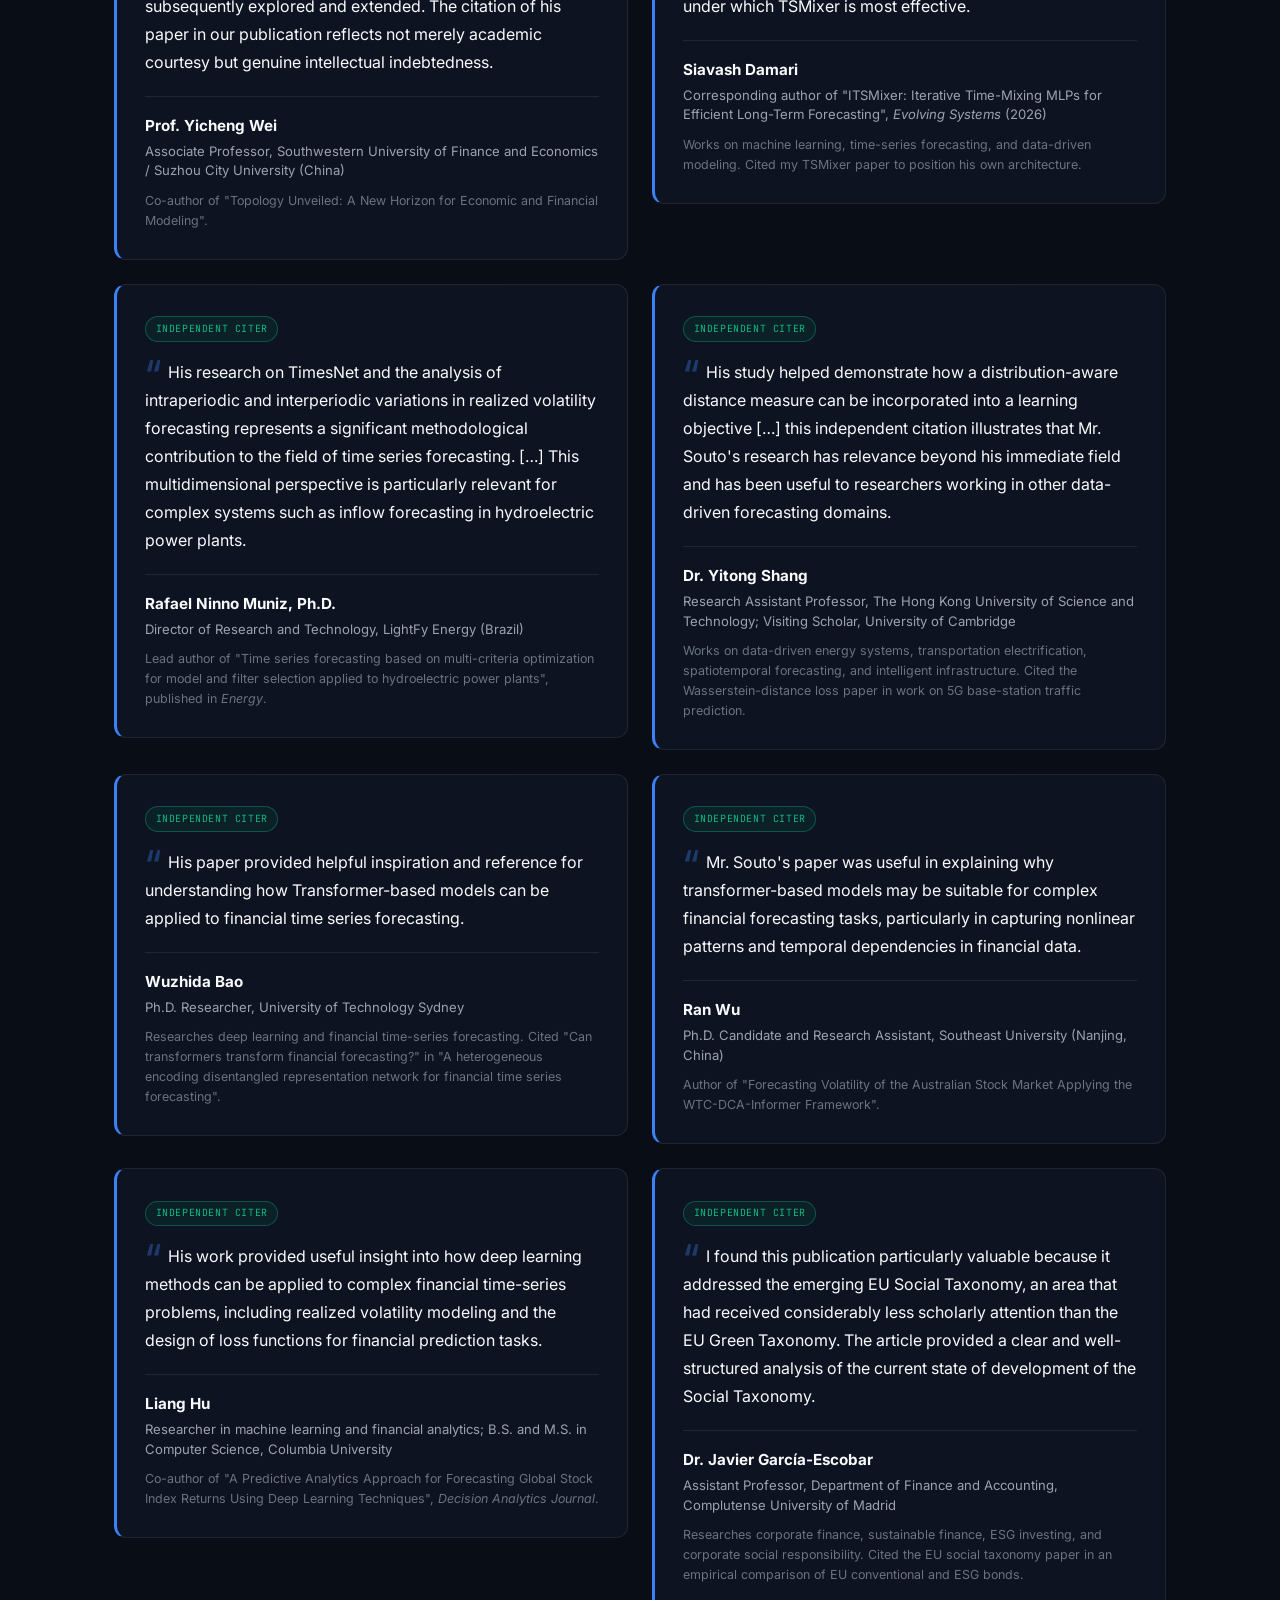
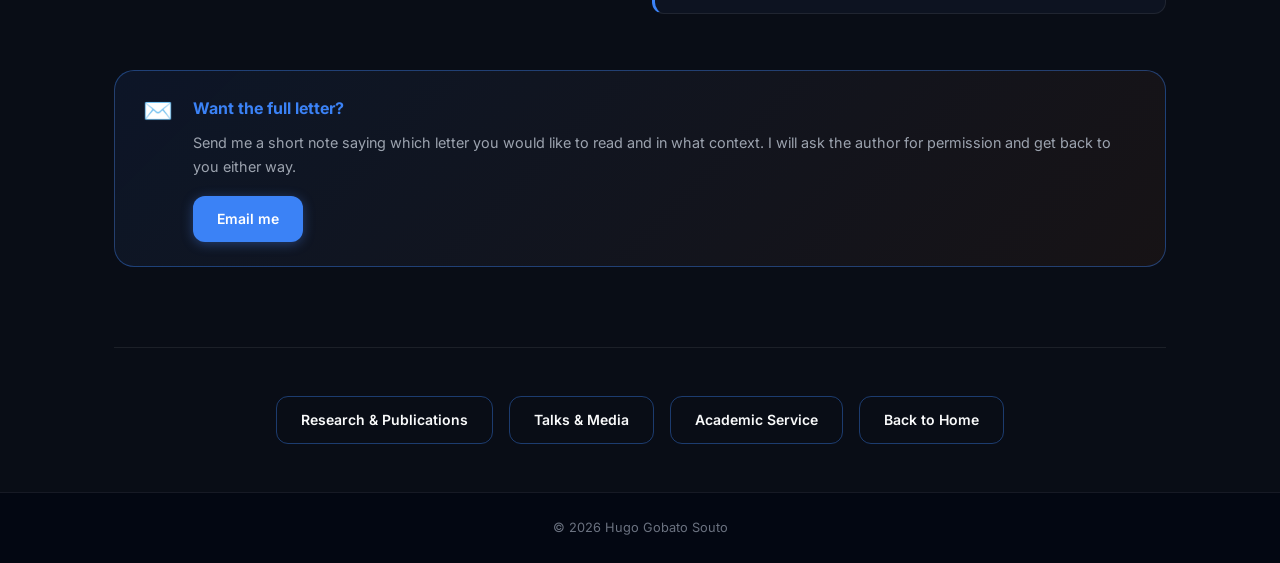
==== commit aca9eb9f: "Correcing stuff" ====
--- a/endorsements.html
+++ b/endorsements.html
@@ -8,8 +8,8 @@
     <link rel="preconnect" href="https://fonts.googleapis.com">
     <link rel="preconnect" href="https://fonts.gstatic.com" crossorigin>
     <link href="https://fonts.googleapis.com/css2?family=Inter:wght@300;400;500;600;700;800;900&family=JetBrains+Mono:wght@400;500&display=swap" rel="stylesheet">
-    <link rel="stylesheet" href="assets/css/style.css?v=1.2.0">
-    <link rel="stylesheet" href="assets/css/pages.css?v=1.2.0">
+    <link rel="stylesheet" href="assets/css/style.css?v=1.3.0">
+    <link rel="stylesheet" href="assets/css/pages.css?v=1.3.0">
 </head>
 <body>
     <canvas id="topology-canvas"></canvas>
@@ -44,7 +44,7 @@
                 <li><a href="talks.html" class="nav-link" data-i18n="nav_talks">Talks &amp; Media</a></li>
                 <li><a href="service.html" class="nav-link" data-i18n="nav_service">Service</a></li>
                 <li><a href="index.html#contact" class="nav-link" data-i18n="nav_contact">Contact</a></li>
-                <li><a href="https://calendar.app.google/HU95zSFkF8h31QZu7" target="_blank" rel="noopener" class="nav-cta"><svg width="14" height="14" viewBox="0 0 24 24" fill="none" stroke="currentColor" stroke-width="2" aria-hidden="true"><rect x="3" y="4" width="18" height="18" rx="2" ry="2"></rect><line x1="16" y1="2" x2="16" y2="6"></line><line x1="8" y1="2" x2="8" y2="6"></line><line x1="3" y1="10" x2="21" y2="10"></line></svg> <span data-i18n="nav_book">Book a Meeting</span></a></li>
+                <li><a href="https://calendar.app.google/HU95zSFkF8h31QZu7" target="_blank" rel="noopener" class="nav-cta"><svg width="14" height="14" viewBox="0 0 24 24" fill="none" stroke="currentColor" stroke-width="2" aria-hidden="true"><rect x="3" y="4" width="18" height="18" rx="2" ry="2"></rect><line x1="16" y1="2" x2="16" y2="6"></line><line x1="8" y1="2" x2="8" y2="6"></line><line x1="3" y1="10" x2="21" y2="10"></line></svg> <span data-i18n="nav_book">Book a Call</span></a></li>
             </ul>
         </div>
     </nav>
@@ -689,7 +689,7 @@
         <p class="lightbox-caption" id="lightbox-caption"></p>
     </div>
 
-    <script src="assets/js/translations.js?v=1.2.0"></script>
-    <script src="assets/js/main.js?v=1.2.0"></script>
+    <script src="assets/js/translations.js?v=1.3.0"></script>
+    <script src="assets/js/main.js?v=1.3.0"></script>
 </body>
 </html>
